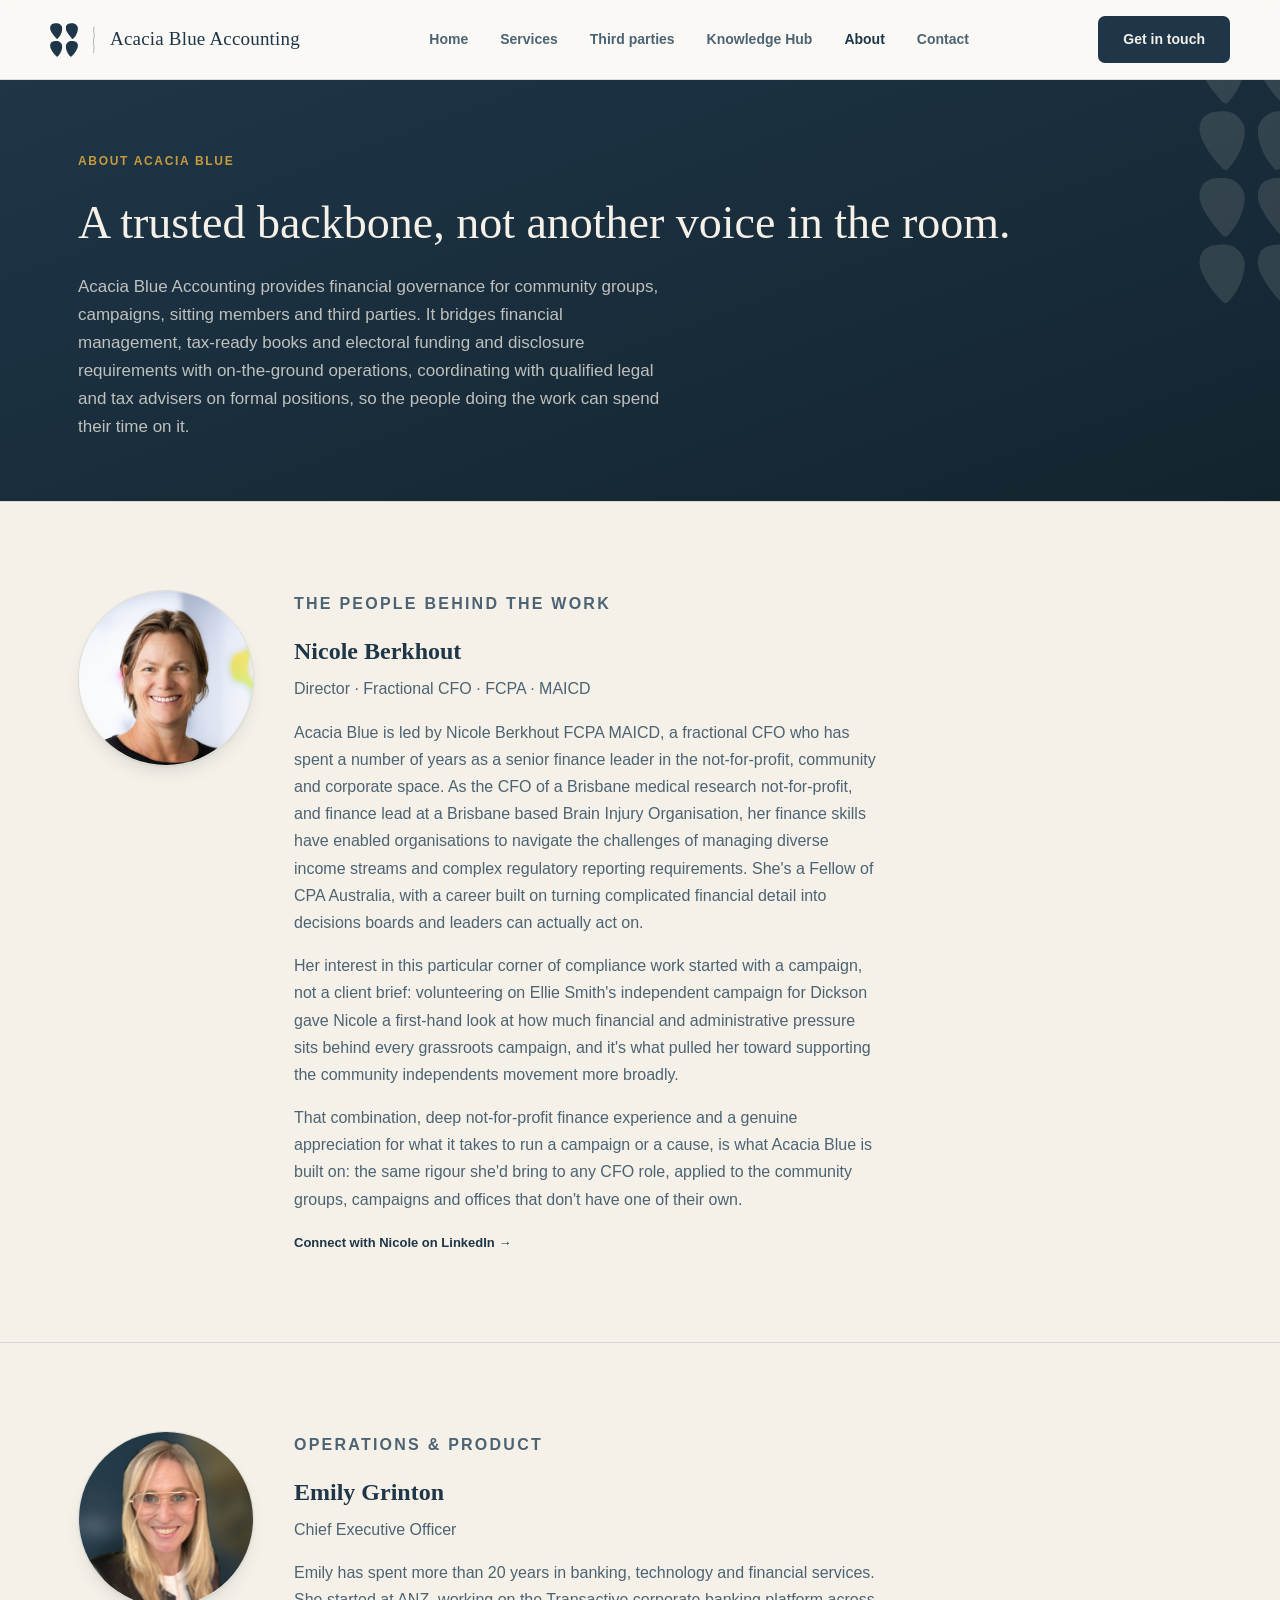
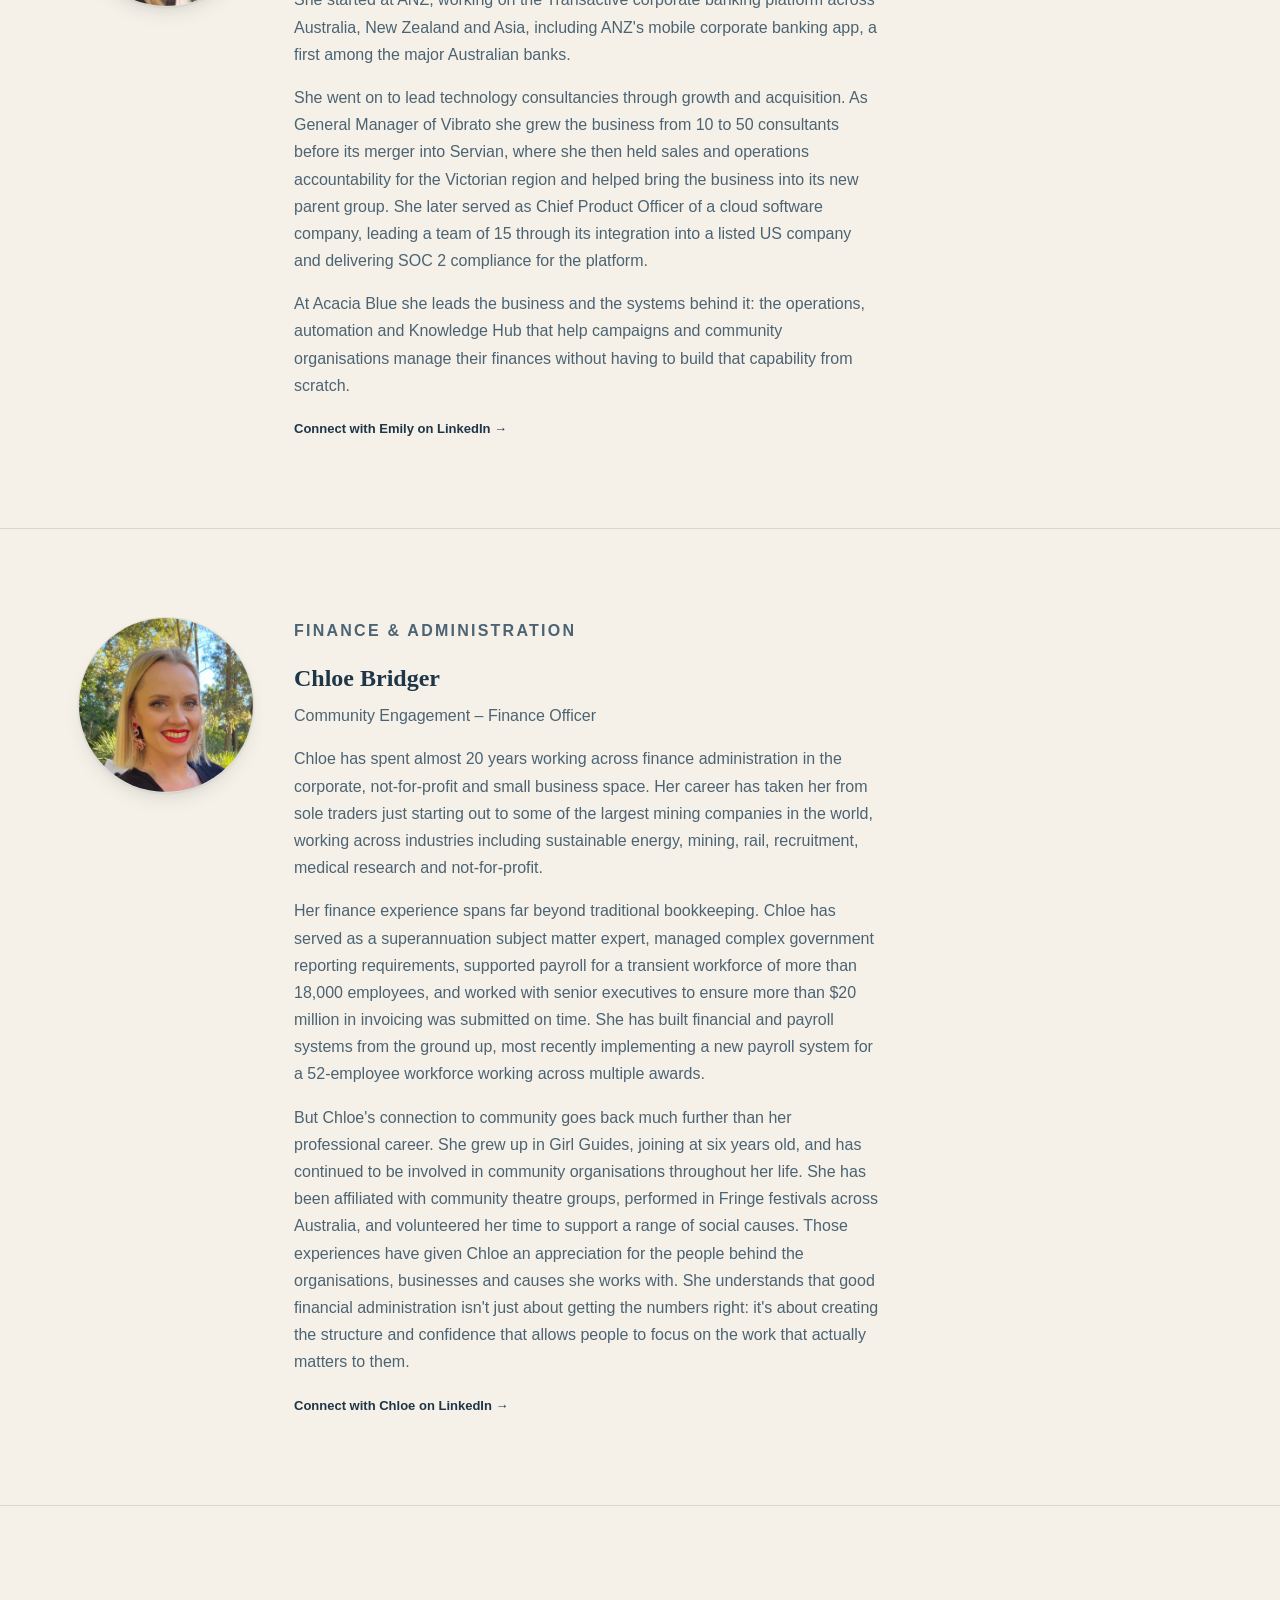
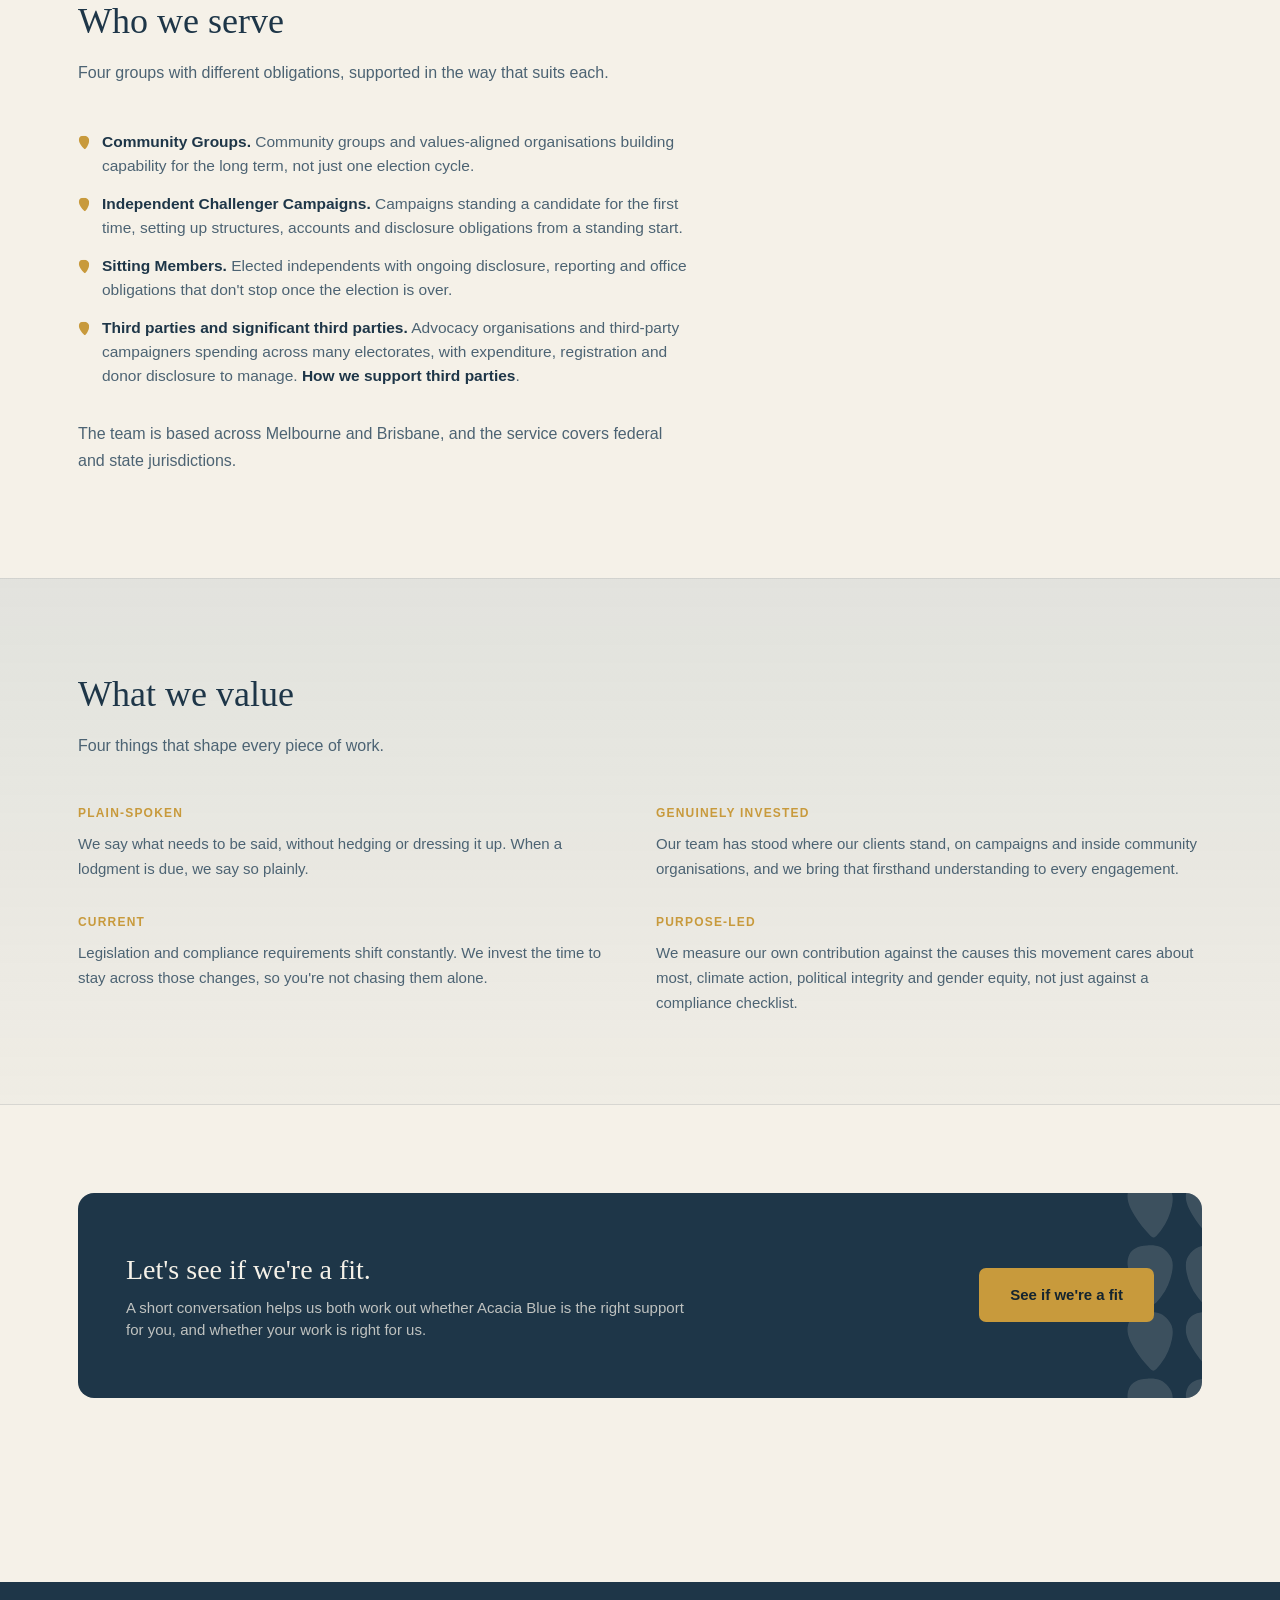
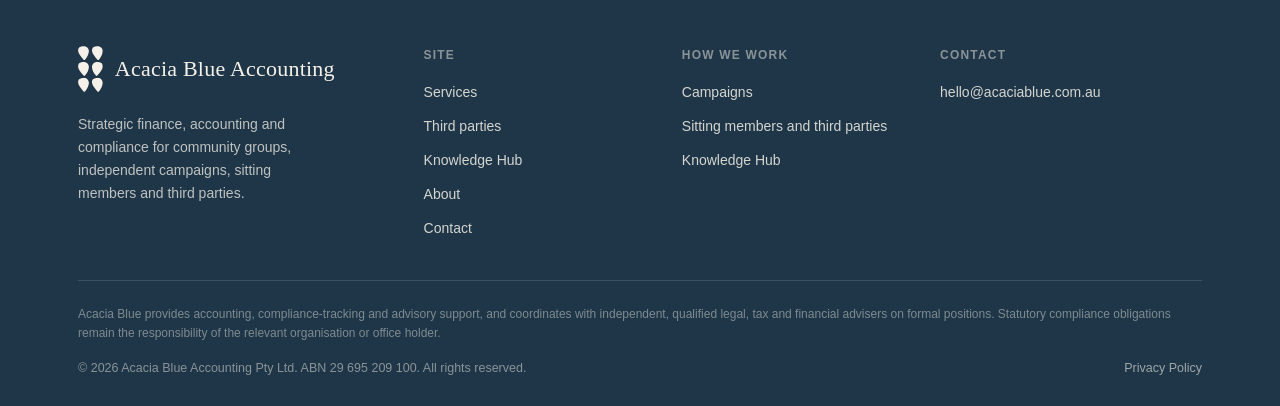
==== about.html @ 7ba52c96 "Add Emily Grinton bio and photo to the About page Drafted from her LinkedIn experience, keeping to t" ====
<!DOCTYPE html>
<html lang="en">
<head>
<meta charset="UTF-8">
<meta name="viewport" content="width=device-width, initial-scale=1.0">
<title>About &middot; Acacia Blue Accounting</title>
<meta name="description" content="Acacia Blue's mission, positioning and approach: strategic finance, accounting and compliance for community groups, campaigns, sitting members and third parties.">
<link rel="icon" type="image/svg+xml" href="assets/img/favicon.svg">
<link rel="icon" type="image/png" href="assets/img/favicon-32.png">
<link rel="apple-touch-icon" href="assets/img/apple-touch-icon.png">
<link rel="stylesheet" href="assets/css/style.css">
</head>
<body>

<svg width="0" height="0" style="position:absolute" aria-hidden="true">
  <defs>
    <symbol id="petal" viewBox="-6 -6 112 142">
      <path d="M42.780,-5.831 c-22.772 1.040 -37.005 8.485 -43.300 22.717 -8.485 19.159 -4.379 38.975 13.959 68.042 10.674 16.915 21.458 30.600 35.034 44.559 10.182 10.510 12.481 9.580 28.903 -12.317 12.590 -16.696 21.568 -36.950 25.509 -57.696 4.106 -21.349 1.642 -33.392 -9.580 -46.803 -12.645 -15.108 -24.962 -19.652 -50.525 -18.502Z"/>
    </symbol>
    <symbol id="petal-b" viewBox="-6 -6 112 142">
      <path d="M42.780,-5.831 c-22.772 1.040 -37.005 8.485 -43.300 22.717 -8.485 19.159 -4.379 38.975 13.959 68.042 10.674 16.915 21.458 30.600 35.034 44.559 10.182 10.510 12.481 9.580 28.903 -12.317 12.590 -16.696 21.568 -36.950 25.509 -57.696 4.106 -21.349 1.642 -33.392 -9.580 -46.803 -12.645 -15.108 -24.962 -19.652 -50.525 -18.502Z"/>
    </symbol>
    <symbol id="petal-c" viewBox="-6 -6 112 142">
      <path d="M42.780,-5.831 c-22.772 1.040 -37.005 8.485 -43.300 22.717 -8.485 19.159 -4.379 38.975 13.959 68.042 10.674 16.915 21.458 30.600 35.034 44.559 10.182 10.510 12.481 9.580 28.903 -12.317 12.590 -16.696 21.568 -36.950 25.509 -57.696 4.106 -21.349 1.642 -33.392 -9.580 -46.803 -12.645 -15.108 -24.962 -19.652 -50.525 -18.502Z"/>
    </symbol>
    <symbol id="petal-c2" viewBox="-6 -6 112 142">
      <path d="M42.780,-5.831 c-22.772 1.040 -37.005 8.485 -43.300 22.717 -8.485 19.159 -4.379 38.975 13.959 68.042 10.674 16.915 21.458 30.600 35.034 44.559 10.182 10.510 12.481 9.580 28.903 -12.317 12.590 -16.696 21.568 -36.950 25.509 -57.696 4.106 -21.349 1.642 -33.392 -9.580 -46.803 -12.645 -15.108 -24.962 -19.652 -50.525 -18.502Z"/>
    </symbol>
    <symbol id="petal-flat" viewBox="-6 -6 112 142">
      <path d="M42.780,-5.831 c-22.772 1.040 -37.005 8.485 -43.300 22.717 -8.485 19.159 -4.379 38.975 13.959 68.042 10.674 16.915 21.458 30.600 35.034 44.559 10.182 10.510 12.481 9.580 28.903 -12.317 12.590 -16.696 21.568 -36.950 25.509 -57.696 4.106 -21.349 1.642 -33.392 -9.580 -46.803 -12.645 -15.108 -24.962 -19.652 -50.525 -18.502Z"/>
    </symbol>
    <symbol id="petal-b-flat" viewBox="-6 -6 112 142">
      <path d="M42.780,-5.831 c-22.772 1.040 -37.005 8.485 -43.300 22.717 -8.485 19.159 -4.379 38.975 13.959 68.042 10.674 16.915 21.458 30.600 35.034 44.559 10.182 10.510 12.481 9.580 28.903 -12.317 12.590 -16.696 21.568 -36.950 25.509 -57.696 4.106 -21.349 1.642 -33.392 -9.580 -46.803 -12.645 -15.108 -24.962 -19.652 -50.525 -18.502Z"/>
    </symbol>
    <symbol id="petal-c-flat" viewBox="-6 -6 112 142">
      <path d="M42.780,-5.831 c-22.772 1.040 -37.005 8.485 -43.300 22.717 -8.485 19.159 -4.379 38.975 13.959 68.042 10.674 16.915 21.458 30.600 35.034 44.559 10.182 10.510 12.481 9.580 28.903 -12.317 12.590 -16.696 21.568 -36.950 25.509 -57.696 4.106 -21.349 1.642 -33.392 -9.580 -46.803 -12.645 -15.108 -24.962 -19.652 -50.525 -18.502Z"/>
    </symbol>
    <symbol id="petal-c2-flat" viewBox="-6 -6 112 142">
      <path d="M42.780,-5.831 c-22.772 1.040 -37.005 8.485 -43.300 22.717 -8.485 19.159 -4.379 38.975 13.959 68.042 10.674 16.915 21.458 30.600 35.034 44.559 10.182 10.510 12.481 9.580 28.903 -12.317 12.590 -16.696 21.568 -36.950 25.509 -57.696 4.106 -21.349 1.642 -33.392 -9.580 -46.803 -12.645 -15.108 -24.962 -19.652 -50.525 -18.502Z"/>
    </symbol>
    <symbol id="divider-organic" viewBox="0 0 14 56">
      <path d="M7,2 C4.5,10 9.5,17 6.5,26 C4,34 9,41 6.5,49 C5.3,52.5 7,54 7,54" fill="none" stroke="currentColor" stroke-width="1.6" stroke-linecap="round"/>
    </symbol>
  </defs>
</svg>

<header class="site-header">
  <div class="container nav-row">
    <a class="brand-lockup" href="index.html">
      <svg class="mark mark-compact" viewBox="0 0 226 274" fill="currentColor" aria-hidden="true">
        <use href="#petal" width="100" height="130" x="0" y="0"/><use href="#petal-b" width="100" height="130" x="126" y="0"/>
        <use href="#petal-c" width="100" height="130" x="0" y="144"/><use href="#petal" width="100" height="130" x="126" y="144" transform="translate(352,0) scale(-1,1)"/>
      </svg>
      <svg class="divider" viewBox="0 0 14 56" preserveAspectRatio="none"><use href="#divider-organic"/></svg>
      <span class="word">Acacia Blue Accounting</span>
    </a>
    <nav class="nav-links" id="nav-links">
      <a href="index.html">Home</a>
      <a href="services.html">Services</a>
      <a href="third-parties.html">Third parties</a>
      <a href="knowledge-hub.html">Knowledge Hub</a>
      <a href="about.html" aria-current="page">About</a>
      <a href="contact.html">Contact</a>
    </nav>
    <div class="nav-actions">
      <a class="btn btn-primary" href="contact.html">Get in touch</a>
      <button class="nav-toggle" aria-label="Toggle menu" aria-expanded="false"><span></span><span></span><span></span></button>
    </div>
  </div>
</header>

<section class="page-hero">
      <svg class="ph-watermark mark" viewBox="0 0 226 562" fill="currentColor" aria-hidden="true">
        <use href="#petal-flat" width="100" height="130" x="0" y="0"/><use href="#petal-b-flat" width="100" height="130" x="126" y="0"/>
        <use href="#petal-c-flat" width="100" height="130" x="0" y="144"/><use href="#petal-flat" width="100" height="130" x="126" y="144" transform="translate(352,0) scale(-1,1)"/>
        <use href="#petal-b-flat" width="100" height="130" x="0" y="288"/><use href="#petal-c2-flat" width="100" height="130" x="126" y="288"/>
        <use href="#petal-flat" width="100" height="130" x="0" y="432"/><use href="#petal-b-flat" width="100" height="130" x="126" y="432"/>
      </svg>
  <div class="container">
    <p class="eyebrow">About Acacia Blue</p>
    <h1 class="serif">A trusted backbone, not another voice in the room.</h1>
    <p class="dek">Acacia Blue Accounting provides financial governance for community groups, campaigns, sitting members and third parties. It bridges financial management, tax-ready books and electoral funding and disclosure requirements with on-the-ground operations, coordinating with qualified legal and tax advisers on formal positions, so the people doing the work can spend their time on it.</p>
  </div>
</section>

<section class="section section-border-top">
  <div class="container">
    <div class="profile-row">
      <img class="profile-photo" src="assets/img/nicole-berkhout.jpg" alt="Nicole Berkhout">
      <div class="profile-info">
        <p class="eyebrow">The people behind the work</p>
        <h2 class="serif">Nicole Berkhout</h2>
        <p class="profile-title">Director &middot; Fractional CFO &middot; FCPA &middot; MAICD</p>
        <p>Acacia Blue is led by Nicole Berkhout FCPA MAICD, a fractional CFO who has spent a number of years as a senior finance leader in the not-for-profit, community and corporate space. As the CFO of a Brisbane medical research not-for-profit, and finance lead at a Brisbane based Brain Injury Organisation, her finance skills have enabled organisations to navigate the challenges of managing diverse income streams and complex regulatory reporting requirements. She's a Fellow of CPA Australia, with a career built on turning complicated financial detail into decisions boards and leaders can actually act on.</p>
        <p>Her interest in this particular corner of compliance work started with a campaign, not a client brief: volunteering on Ellie Smith's independent campaign for Dickson gave Nicole a first-hand look at how much financial and administrative pressure sits behind every grassroots campaign, and it's what pulled her toward supporting the community independents movement more broadly.</p>
        <p>That combination, deep not-for-profit finance experience and a genuine appreciation for what it takes to run a campaign or a cause, is what Acacia Blue is built on: the same rigour she'd bring to any CFO role, applied to the community groups, campaigns and offices that don't have one of their own.</p>
        <a class="case-link" href="https://www.linkedin.com/in/nicole-berkhout-36295417a/" target="_blank" rel="noopener">Connect with Nicole on LinkedIn &rarr;</a>
      </div>
    </div>
  </div>
</section>

<section class="section section-border-top">
  <div class="container">
    <div class="profile-row">
      <img class="profile-photo" src="assets/img/emily-grinton.jpg" alt="Emily Grinton">
      <div class="profile-info">
        <p class="eyebrow">Operations &amp; product</p>
        <h2 class="serif">Emily Grinton</h2>
        <p class="profile-title">Chief Executive Officer</p>
        <p>Emily has spent more than 20 years in banking, technology and financial services. She started at ANZ, working on the Transactive corporate banking platform across Australia, New Zealand and Asia, including ANZ's mobile corporate banking app, a first among the major Australian banks.</p>
        <p>She went on to lead technology consultancies through growth and acquisition. As General Manager of Vibrato she grew the business from 10 to 50 consultants before its merger into Servian, where she then held sales and operations accountability for the Victorian region and helped bring the business into its new parent group. She later served as Chief Product Officer of a cloud software company, leading a team of 15 through its integration into a listed US company and delivering SOC 2 compliance for the platform.</p>
        <p>At Acacia Blue she leads the business and the systems behind it: the operations, automation and Knowledge Hub that help campaigns and community organisations manage their finances without having to build that capability from scratch.</p>
        <a class="case-link" href="https://www.linkedin.com/in/emilygrinton/" target="_blank" rel="noopener">Connect with Emily on LinkedIn &rarr;</a>
      </div>
    </div>
  </div>
</section>


<section class="section section-border-top">
  <div class="container">
    <div class="profile-row">
      <img class="profile-photo" src="assets/img/chloe-bridger.jpg" alt="Chloe Bridger">
      <div class="profile-info">
        <p class="eyebrow">Finance &amp; administration</p>
        <h2 class="serif">Chloe Bridger</h2>
        <p class="profile-title">Community Engagement &ndash; Finance Officer</p>
        <p>Chloe has spent almost 20 years working across finance administration in the corporate, not-for-profit and small business space. Her career has taken her from sole traders just starting out to some of the largest mining companies in the world, working across industries including sustainable energy, mining, rail, recruitment, medical research and not-for-profit.</p>
        <p>Her finance experience spans far beyond traditional bookkeeping. Chloe has served as a superannuation subject matter expert, managed complex government reporting requirements, supported payroll for a transient workforce of more than 18,000 employees, and worked with senior executives to ensure more than $20 million in invoicing was submitted on time. She has built financial and payroll systems from the ground up, most recently implementing a new payroll system for a 52-employee workforce working across multiple awards.</p>
        <p>But Chloe's connection to community goes back much further than her professional career. She grew up in Girl Guides, joining at six years old, and has continued to be involved in community organisations throughout her life. She has been affiliated with community theatre groups, performed in Fringe festivals across Australia, and volunteered her time to support a range of social causes. Those experiences have given Chloe an appreciation for the people behind the organisations, businesses and causes she works with. She understands that good financial administration isn't just about getting the numbers right: it's about creating the structure and confidence that allows people to focus on the work that actually matters to them.</p>
        <a class="case-link" href="https://www.linkedin.com/in/chloe-bridger-239b80133/" target="_blank" rel="noopener">Connect with Chloe on LinkedIn &rarr;</a>
      </div>
    </div>
  </div>
</section>


<section class="section section-border-top">
  <div class="container">
    <div class="sec-head">
      <h2 class="serif">Who we serve</h2>
      <p>Four groups with different obligations, supported in the way that suits each.</p>
    </div>
    <ul class="leaf-list" style="max-width:70ch; margin-bottom:32px;">
      <li><svg viewBox="-6 -6 112 142" fill="currentColor" aria-hidden="true"><use href="#petal" width="100" height="130"/></svg><span><strong>Community Groups.</strong> Community groups and values-aligned organisations building capability for the long term, not just one election cycle.</span></li>
      <li><svg viewBox="-6 -6 112 142" fill="currentColor" aria-hidden="true"><use href="#petal" width="100" height="130"/></svg><span><strong>Independent Challenger Campaigns.</strong> Campaigns standing a candidate for the first time, setting up structures, accounts and disclosure obligations from a standing start.</span></li>
      <li><svg viewBox="-6 -6 112 142" fill="currentColor" aria-hidden="true"><use href="#petal" width="100" height="130"/></svg><span><strong>Sitting Members.</strong> Elected independents with ongoing disclosure, reporting and office obligations that don't stop once the election is over.</span></li>
      <li><svg viewBox="-6 -6 112 142" fill="currentColor" aria-hidden="true"><use href="#petal" width="100" height="130"/></svg><span><strong>Third parties and significant third parties.</strong> Advocacy organisations and third-party campaigners spending across many electorates, with expenditure, registration and donor disclosure to manage. <a href="third-parties.html">How we support third parties</a>.</span></li>
    </ul>
    <p style="max-width:66ch; font-size:16px; line-height:1.7; color:var(--ink-soft);">The team is based across Melbourne and Brisbane, and the service covers federal and state jurisdictions.</p>
  </div>
</section>

<section class="section section-border-top section-slate">
  <div class="container">
    <div class="sec-head">
      <h2 class="serif">What we value</h2>
      <p>Four things that shape every piece of work.</p>
    </div>
    <div class="found-grid">
      <div class="fg-item">
        <h4>Plain-spoken</h4>
        <p>We say what needs to be said, without hedging or dressing it up. When a lodgment is due, we say so plainly.</p>
      </div>
      <div class="fg-item">
        <h4>Genuinely invested</h4>
        <p>Our team has stood where our clients stand, on campaigns and inside community organisations, and we bring that firsthand understanding to every engagement.</p>
      </div>
      <div class="fg-item">
        <h4>Current</h4>
        <p>Legislation and compliance requirements shift constantly. We invest the time to stay across those changes, so you're not chasing them alone.</p>
      </div>
      <div class="fg-item">
        <h4>Purpose-led</h4>
        <p>We measure our own contribution against the causes this movement cares about most, climate action, political integrity and gender equity, not just against a compliance checklist.</p>
      </div>
    </div>
  </div>
</section>

<section class="section section-border-top">
  <div class="container">
    <div class="cta-band">
      <svg class="cb-watermark mark" viewBox="0 0 226 562" fill="currentColor" aria-hidden="true">
        <use href="#petal-flat" width="100" height="130" x="0" y="0"/><use href="#petal-b-flat" width="100" height="130" x="126" y="0"/>
        <use href="#petal-c-flat" width="100" height="130" x="0" y="144"/><use href="#petal-flat" width="100" height="130" x="126" y="144" transform="translate(352,0) scale(-1,1)"/>
        <use href="#petal-b-flat" width="100" height="130" x="0" y="288"/><use href="#petal-c2-flat" width="100" height="130" x="126" y="288"/>
        <use href="#petal-flat" width="100" height="130" x="0" y="432"/><use href="#petal-b-flat" width="100" height="130" x="126" y="432"/>
      </svg>
      <div class="cb-content">
        <div>
          <h3 class="serif">Let's see if we're a fit.</h3>
          <p>A short conversation helps us both work out whether Acacia Blue is the right support for you, and whether your work is right for us.</p>
        </div>
        <a class="btn btn-on-dark btn-lg" href="contact.html">See if we're a fit</a>
      </div>
    </div>
  </div>
</section>

<footer class="site-footer">
  <div class="container">
    <div class="footer-grid">
      <div class="footer-col">
        <a class="brand-lockup footer-mark on-dark" href="index.html">
          <svg class="mark mark-signature" viewBox="0 0 226 418" fill="currentColor" aria-hidden="true">
            <use href="#petal" width="100" height="130" x="0" y="0"/><use href="#petal-b" width="100" height="130" x="126" y="0"/>
            <use href="#petal-c" width="100" height="130" x="0" y="144"/><use href="#petal" width="100" height="130" x="126" y="144" transform="translate(352,0) scale(-1,1)"/>
            <use href="#petal-b" width="100" height="130" x="0" y="288"/><use href="#petal-c2" width="100" height="130" x="126" y="288"/>
          </svg>
          <span class="word">Acacia Blue Accounting</span>
        </a>
        <p>Strategic finance, accounting and compliance for community groups, independent campaigns, sitting members and third parties.</p>
      </div>
      <div class="footer-col">
        <h5>Site</h5>
        <ul>
          <li><a href="services.html">Services</a></li>
          <li><a href="third-parties.html">Third parties</a></li>
          <li><a href="knowledge-hub.html">Knowledge Hub</a></li>
          <li><a href="about.html">About</a></li>
          <li><a href="contact.html">Contact</a></li>
        </ul>
      </div>
      <div class="footer-col">
        <h5>How we work</h5>
        <ul>
          <li><a href="services.html#campaigns">Campaigns</a></li>
          <li><a href="services.html#ongoing">Sitting members and third parties</a></li>
          <li><a href="knowledge-hub.html">Knowledge Hub</a></li>
        </ul>
      </div>
      <div class="footer-col">
        <h5>Contact</h5>
        <ul>
          <li><a href="mailto:hello@acaciablue.com.au">hello@acaciablue.com.au</a></li>
        </ul>
      </div>
    </div>
    <div class="footer-bottom">
      <p class="footer-legal">Acacia Blue provides accounting, compliance-tracking and advisory support, and coordinates with independent, qualified legal, tax and financial advisers on formal positions. Statutory compliance obligations remain the responsibility of the relevant organisation or office holder.</p>
      <div class="footer-bottom-row">
        <span>&copy; 2026 Acacia Blue Accounting Pty Ltd. ABN 29 695 209 100. All rights reserved.</span>
        <a href="privacy-policy.html">Privacy Policy</a>
      </div>
    </div>
  </div>
</footer>

<script src="assets/js/main.js"></script>
</body>
</html>
---- assets/css/style.css ----
/* Acacia Blue - site stylesheet
   Built from the hand-drawn brand guide (assets/brand-guide/acacia-blue-brand-guide-hand-drawn.html).
   Tokens, logo construction and component patterns below are drawn directly from that guide;
   keep this file in sync with it if the brand system changes. */

:root {
  --paper: #f5f1e8;
  --paper-raised: #fbfaf6;
  --navy: #1e3648;
  --navy-deep: #14242f;
  --gold: #c89a3c;
  --slate: #7e97a6;
  --grey: #c6cbce;
  --ink: #1e3648;
  --ink-soft: #4c6373;
  --ink-faint: #7c8d97;
  --line: rgba(30,54,72,0.14);
  --card-line: rgba(30,54,72,0.11);
  --shadow: 0 1px 2px rgba(20,36,47,0.06), 0 10px 24px -14px rgba(20,36,47,0.28);

  --display: "Iowan Old Style", "Palatino Linotype", "Book Antiqua", Palatino, Georgia, serif;
  --body-font: -apple-system, BlinkMacSystemFont, "Segoe UI", Roboto, Helvetica, Arial, sans-serif;
}

* { box-sizing: border-box; }
html { scroll-behavior: smooth; }
body {
  margin: 0;
  background: var(--paper);
  color: var(--ink);
  font-family: var(--body-font);
  -webkit-font-smoothing: antialiased;
  line-height: 1.5;
}
a { color: inherit; }
a:focus-visible, button:focus-visible, input:focus-visible, textarea:focus-visible, select:focus-visible {
  outline: 2px solid var(--gold); outline-offset: 2px;
}
img { max-width: 100%; display: block; }
.serif { font-family: var(--display); }

.container { max-width: 1180px; margin: 0 auto; padding: 0 28px; }
.section { padding: 88px 0; }
.section-tight { padding: 56px 0; }
.section-border-top { border-top: 1px solid var(--line); }

.eyebrow {
  font-size: 12px; letter-spacing: 0.14em; text-transform: uppercase;
  color: var(--gold); font-weight: 700; margin: 0 0 18px;
}

/* ---------- logo mark (six-leaflet, hand-drawn) ---------- */
.mark { width: auto; height: auto; display: block; }
.brand-lockup { display: inline-flex; align-items: center; gap: 12px; text-decoration: none; }
.brand-lockup .divider { width: 8px; height: 28px; color: rgba(30,54,72,0.4); flex: 0 0 auto; }
.brand-lockup .word { font-family: var(--display); font-size: 19px; color: var(--navy); letter-spacing: 0.01em; }
.brand-lockup.on-dark .word { color: var(--paper); }
.brand-lockup.on-dark .divider { color: rgba(245,241,232,0.5); }
.brand-lockup .mark-compact { height: 34px; color: var(--navy); }
.brand-lockup.on-dark .mark-compact { color: var(--paper); }
.brand-lockup.footer-mark .mark-signature { height: 46px; color: var(--paper); }
.brand-lockup.footer-mark .word { font-size: 22px; }

/* ---------- header / nav ---------- */
.site-header {
  position: sticky; top: 0; z-index: 40;
  background: rgba(251,250,246,0.92); backdrop-filter: blur(6px);
  border-bottom: 1px solid var(--line);
}
.nav-row { display: flex; align-items: center; justify-content: space-between; padding: 16px 0; }
.nav-links { display: flex; align-items: center; gap: 32px; }
.nav-links a {
  font-size: 14px; text-decoration: none; color: var(--ink-soft); font-weight: 600;
  transition: color 0.15s ease;
}
.nav-links a:hover, .nav-links a[aria-current="page"] { color: var(--navy); }
.nav-actions { display: flex; align-items: center; gap: 22px; }
.nav-toggle {
  display: none; background: none; border: none; cursor: pointer; padding: 6px;
  flex-direction: column; gap: 4px;
}
.nav-toggle span { width: 22px; height: 2px; background: var(--navy); display: block; }

@media (max-width: 820px) {
  .nav-links { position: absolute; top: 100%; left: 0; right: 0; background: var(--paper-raised);
    flex-direction: column; align-items: flex-start; gap: 0; border-bottom: 1px solid var(--line);
    box-shadow: var(--shadow); display: none; padding: 8px 28px 20px; }
  .nav-links.open { display: flex; }
  .nav-links a { padding: 12px 0; width: 100%; border-bottom: 1px solid var(--line); }
  .nav-actions .btn { display: none; }
  .nav-toggle { display: flex; }
}

/* ---------- buttons ---------- */
.btn {
  font-family: var(--body-font); font-size: 14px; font-weight: 600; padding: 12px 24px;
  border-radius: 7px; border: 1px solid transparent; cursor: pointer; text-decoration: none;
  display: inline-flex; align-items: center; gap: 8px; transition: opacity 0.15s ease, background 0.15s ease;
}
.btn-primary { background: var(--navy); color: var(--paper); }
.btn-primary:hover { opacity: 0.88; }
.btn-secondary { background: transparent; color: var(--navy); border-color: var(--navy); }
.btn-secondary:hover { background: rgba(30,54,72,0.06); }
.btn-on-dark { background: var(--gold); color: var(--navy-deep); }
.btn-on-dark:hover { opacity: 0.9; }
.btn-ghost-on-dark { background: transparent; color: var(--paper); border-color: rgba(245,241,232,0.4); }
.btn-ghost-on-dark:hover { border-color: var(--paper); }
.btn-lg { padding: 15px 30px; font-size: 15px; }

/* ---------- hero (home) ---------- */
.hero {
  position: relative; overflow: hidden; background: var(--navy);
}
.hero .hero-bg {
  position: absolute; inset: 0;
}
.hero .hero-content { position: relative; z-index: 1; padding: 120px 0 96px; max-width: 720px; }
.hero .dek { font-size: 19px; line-height: 1.6; color: rgba(245,241,232,0.82); max-width: 56ch; margin: 0 0 36px; }
.hero h1 {
  font-family: var(--display); font-weight: 400; color: var(--paper);
  font-size: clamp(38px, 6vw, 58px); line-height: 1.06; margin: 0 0 24px; letter-spacing: -0.01em;
}
.hero-actions { display: flex; gap: 14px; flex-wrap: wrap; }
@media (max-width: 820px) {
  .hero .hero-content { padding: 72px 20px 64px; }
  .hero h1 { font-size: 34px; line-height: 1.12; margin-bottom: 20px; }
  .hero .dek { font-size: 17px; margin-bottom: 28px; }
}

/* ---------- page hero (inner pages) ---------- */
.page-hero {
  position: relative; overflow: hidden;
  background: linear-gradient(160deg, var(--navy) 0%, var(--navy-deep) 100%);
  padding: 72px 0 60px;
}
.page-hero .container { position: relative; z-index: 1; }
.page-hero .ph-watermark { position: absolute; right: -24px; top: -36px; height: 260px; opacity: 0.12; color: var(--paper); }
.page-hero h1 { font-family: var(--display); font-weight: 400; font-size: clamp(32px, 5vw, 46px); margin: 0 0 16px; color: var(--paper); }
.page-hero .dek { font-size: 17px; line-height: 1.65; color: rgba(245,241,232,0.75); max-width: 62ch; margin: 0; }
.page-hero .hero-actions { margin-top: 32px; }

/* ---------- attribute chips ---------- */
.attr-row { display: flex; flex-wrap: wrap; gap: 12px; }
.attr-chip {
  font-size: 14px; padding: 10px 18px; border-radius: 100px;
  background: var(--navy); color: var(--paper); font-family: var(--display);
}

/* ---------- pillar cards ---------- */
.section-slate { background: linear-gradient(180deg, rgba(126,151,166,0.16) 0%, rgba(126,151,166,0.05) 100%); }
.pillar-grid { display: grid; grid-template-columns: repeat(3, 1fr); gap: 24px; }
.pillar-card {
  background: var(--paper-raised); border: 1px solid var(--card-line); border-radius: 12px;
  padding: 32px 28px; box-shadow: var(--shadow); display: flex; flex-direction: column; gap: 14px;
}
.pillar-card .pc-mark { height: 30px; color: var(--gold); }
.pillar-card h3 { font-family: var(--display); font-weight: 400; font-size: 22px; margin: 0; }
.pillar-card p { font-size: 14.5px; line-height: 1.65; color: var(--ink-soft); margin: 0; flex: 1; }
.pillar-card .pc-link { font-size: 13.5px; font-weight: 700; color: var(--navy); text-decoration: none; }
.pillar-card .pc-link:hover { text-decoration: underline; }

@media (max-width: 900px) { .pillar-grid { grid-template-columns: 1fr; } }

/* ---------- leaf list ---------- */
.leaf-list { list-style: none; margin: 0; padding: 0; display: flex; flex-direction: column; gap: 14px; }
.leaf-list li { display: flex; align-items: flex-start; gap: 12px; font-size: 15.5px; line-height: 1.55; color: var(--ink-soft); }
.leaf-list li svg { width: 12px; height: 15px; flex-shrink: 0; margin-top: 5px; color: var(--gold); }
.leaf-list li strong { color: var(--ink); }

/* ---------- section heads ---------- */
.sec-head { max-width: 62ch; margin-bottom: 44px; }
.sec-head h2 { font-family: var(--display); font-weight: 400; font-size: clamp(26px, 3.6vw, 36px); margin: 0 0 12px; }
.sec-head p { font-size: 16px; line-height: 1.65; color: var(--ink-soft); margin: 0; }
.sec-head.center { text-align: center; margin-left: auto; margin-right: auto; }

/* ---------- leaf divider ---------- */
.leaf-divider { display: flex; align-items: center; gap: 14px; margin: 0 0 56px; }
.leaf-divider .ld-line { flex: 1; height: 1px; background: var(--line); }
.leaf-divider .ld-leaves { display: flex; gap: 6px; }
.leaf-divider .ld-leaves svg { width: 12px; height: 15px; color: var(--gold); }

/* ---------- two-column feature rows (services page) ---------- */
.feature-row { display: grid; grid-template-columns: 1fr 1fr; gap: 56px; align-items: center; }
.feature-row.reverse { direction: rtl; }
.feature-row.reverse > * { direction: ltr; }
.feature-row .fr-photo { border-radius: 14px; overflow: hidden; box-shadow: var(--shadow); aspect-ratio: 4/3; }
.feature-row .fr-photo img { width: 100%; height: 100%; object-fit: cover; }
.feature-row .fr-eyebrow { font-family: var(--display); font-size: 14px; color: var(--gold); margin: 0 0 8px; }
.feature-row h3 { font-family: var(--display); font-weight: 400; font-size: 28px; margin: 0 0 14px; }
.feature-row > div > p.fr-lede { font-size: 16px; line-height: 1.65; color: var(--ink-soft); margin: 0 0 24px; }

@media (max-width: 900px) {
  .feature-row, .feature-row.reverse { grid-template-columns: 1fr; direction: ltr; }
}

/* ---------- stepper (how it works) ---------- */
.stepper { display: flex; align-items: flex-start; gap: 0; }
.stepper .step { display: flex; flex-direction: column; align-items: center; gap: 12px; flex: 1; text-align: center; padding: 0 12px; }
.stepper .step svg { width: 20px; height: 25px; color: var(--navy); }
.stepper .step .st-num { font-family: var(--display); font-size: 13px; color: var(--gold); }
.stepper .step .st-label { font-size: 15px; font-weight: 600; color: var(--navy); }
.stepper .step .st-desc { font-size: 13.5px; color: var(--ink-faint); line-height: 1.5; }
.stepper .st-line { flex: 0 0 auto; width: 60px; height: 14px; color: var(--slate); margin-top: 4px; }

@media (max-width: 760px) {
  .stepper { flex-direction: column; align-items: stretch; }
  .stepper .st-line { display: none; }
  .stepper .step { text-align: left; flex-direction: row; align-items: flex-start; padding: 14px 0; border-bottom: 1px solid var(--line); }
  .stepper .step > div { text-align: left; }
}

/* ---------- callout ---------- */
.callout {
  background: var(--paper-raised); border: 1px solid var(--card-line); border-left: 3px solid var(--gold);
  border-radius: 8px; padding: 22px 26px; display: flex; gap: 16px; align-items: flex-start;
}
.callout p { margin: 0; font-size: 14.5px; line-height: 1.65; color: var(--ink-soft); }
.callout strong { color: var(--ink); }

/* ---------- quote / mission statement ---------- */
.mission-statement {
  font-family: var(--display); font-weight: 400; font-size: clamp(24px, 3.2vw, 32px);
  line-height: 1.4; color: var(--navy); max-width: 46ch; margin: 0;
}

/* ---------- found grid (values) ---------- */
.found-grid { display: grid; grid-template-columns: repeat(2, 1fr); gap: 32px; }
.found-grid .fg-item h4 { font-size: 12px; letter-spacing: 0.1em; text-transform: uppercase; color: var(--gold); margin: 0 0 10px; }
.found-grid .fg-item p { font-size: 15px; line-height: 1.65; color: var(--ink-soft); margin: 0; }
@media (max-width: 760px) { .found-grid { grid-template-columns: 1fr; } }

/* ---------- CTA band ---------- */
.cta-band {
  position: relative; background: var(--navy); overflow: hidden; border-radius: 16px;
}
.cta-band .cb-watermark { position: absolute; right: -30px; bottom: -40px; height: 260px; opacity: 0.14; color: var(--paper); }
.cta-band .cb-content { position: relative; z-index: 1; padding: 56px 48px; display: flex; align-items: center; justify-content: space-between; gap: 32px; flex-wrap: wrap; }
.cta-band h3 { font-family: var(--display); font-weight: 400; color: var(--paper); font-size: 28px; margin: 0 0 6px; }
.cta-band p { color: rgba(245,241,232,0.75); margin: 0; font-size: 15px; }

/* ---------- footer ---------- */
.site-footer { background: var(--navy); color: rgba(245,241,232,0.75); padding: 64px 0 28px; margin-top: 96px; }
.footer-grid { display: grid; grid-template-columns: 1.4fr 1fr 1fr 1.2fr; gap: 40px; padding-bottom: 40px; border-bottom: 1px solid rgba(245,241,232,0.14); }
.footer-grid p { font-size: 14px; line-height: 1.65; margin: 14px 0 0; max-width: 32ch; }
.footer-col h5 { font-size: 12px; letter-spacing: 0.1em; text-transform: uppercase; color: rgba(245,241,232,0.5); margin: 0 0 16px; }
.footer-col ul { list-style: none; margin: 0; padding: 0; display: flex; flex-direction: column; gap: 10px; }
.footer-col a { color: rgba(245,241,232,0.85); text-decoration: none; font-size: 14px; }
.footer-col a:hover { text-decoration: underline; }
.footer-bottom { display: flex; flex-direction: column; gap: 16px; padding-top: 24px; font-size: 12.5px; color: rgba(245,241,232,0.5); }
.footer-legal { font-size: 12px; line-height: 1.6; color: rgba(245,241,232,0.45); max-width: none; margin: 0; }
.footer-bottom-row { display: flex; justify-content: space-between; align-items: center; flex-wrap: wrap; gap: 12px; }
.footer-bottom-row a { color: rgba(245,241,232,0.6); text-decoration: none; }
.footer-bottom-row a:hover { color: rgba(245,241,232,0.9); text-decoration: underline; }
@media (max-width: 900px) { .footer-grid { grid-template-columns: 1fr 1fr; } }

/* ---------- legal content (privacy policy, etc.) ---------- */
.legal-content { max-width: 760px; }
.legal-content .legal-meta { font-size: 13px; color: var(--ink-faint); margin: 0 0 32px; }
.legal-content h2 { font-family: var(--display); font-weight: 400; font-size: 23px; color: var(--navy); margin: 40px 0 14px; }
.legal-content h2:first-of-type { margin-top: 0; }
.legal-content p { font-size: 15.5px; line-height: 1.7; color: var(--ink-soft); margin: 0 0 16px; }
.legal-content ul { margin: 0 0 16px; padding-left: 22px; }
.legal-content li { font-size: 15.5px; line-height: 1.7; color: var(--ink-soft); margin-bottom: 6px; }
.legal-content strong { color: var(--ink); }
.legal-content a { color: var(--navy); font-weight: 600; }
@media (max-width: 560px) { .footer-grid { grid-template-columns: 1fr; } }

/* ---------- contact page ---------- */
.contact-grid { display: grid; grid-template-columns: 1fr 1.2fr; gap: 56px; }
.contact-info h3 { font-family: var(--display); font-weight: 400; font-size: 22px; margin: 24px 0 8px; }
.contact-info h3:first-child { margin-top: 0; }
.contact-info p, .contact-info a { font-size: 15px; line-height: 1.6; color: var(--ink-soft); }
.contact-info a { text-decoration: none; color: var(--navy); font-weight: 600; }

.form-card { background: var(--paper-raised); border: 1px solid var(--card-line); border-radius: 14px; padding: 36px; box-shadow: var(--shadow); }
.field-row { display: grid; grid-template-columns: 1fr 1fr; gap: 18px; }
.field { display: flex; flex-direction: column; gap: 7px; margin-bottom: 20px; }
.field label { font-size: 12.5px; font-weight: 600; color: var(--navy); }
.field input, .field textarea, .field select {
  font-family: var(--body-font); font-size: 14.5px; padding: 11px 13px; border-radius: 7px;
  border: 1px solid var(--card-line); background: var(--paper); color: var(--ink); width: 100%;
}
.field input:focus, .field textarea:focus, .field select:focus {
  border-color: var(--gold); box-shadow: 0 0 0 3px rgba(200,154,60,0.18); outline: none;
}
.field textarea { resize: vertical; min-height: 120px; font-family: var(--body-font); }
.field .helper { font-size: 11.5px; color: var(--ink-faint); }
.field-checkbox { display: flex; align-items: flex-start; gap: 10px; margin-bottom: 22px; }
.field-checkbox input[type="checkbox"] { width: 17px; height: 17px; margin-top: 2px; flex-shrink: 0; accent-color: var(--navy); }
.field-checkbox label { font-size: 13.5px; color: var(--ink-soft); font-weight: 500; }
.form-status { margin-top: 16px; font-family: var(--body-font); font-size: 14px; line-height: 1.5; }
.form-status:empty { display: none; }
.form-status-success { padding: 14px 16px; border-radius: 8px; background: rgba(200,154,60,0.12); border: 1px solid rgba(200,154,60,0.35); color: var(--navy); font-weight: 600; }
.form-status-error { padding: 14px 16px; border-radius: 8px; background: rgba(163,56,44,0.08); border: 1px solid rgba(163,56,44,0.3); color: #a3382c; }
@media (max-width: 760px) { .contact-grid { grid-template-columns: 1fr; } .field-row { grid-template-columns: 1fr; } }

@media (max-width: 760px) {
  .section { padding: 60px 0; }
  .container { padding: 0 20px; }
}


/* ---------- audience grid (who we work with) ---------- */
.audience-grid { display: grid; grid-template-columns: repeat(4, 1fr); gap: 32px; }
.audience-item h3 { font-family: var(--display); font-weight: 400; font-size: 20px; margin: 0 0 10px; color: var(--navy); }
.audience-item p { font-size: 14.5px; line-height: 1.6; color: var(--ink-soft); margin: 0; }
@media (max-width: 1100px) { .audience-grid { grid-template-columns: repeat(2, 1fr); } }
@media (max-width: 900px) { .audience-grid { grid-template-columns: 1fr; gap: 24px; } }


/* ---------- partner strip ---------- */
.partner-grid { display: flex; align-items: center; justify-content: center; padding: 12px 0; }
.partner-item { flex: 1; padding: 28px 24px; text-align: center; }
.partner-divider { width: 14px; height: 96px; color: var(--slate); flex: 0 0 auto; opacity: 0.55; }
.partner-logo { display: block; height: 60px; width: auto; max-width: 190px; margin: 0 auto 16px; object-fit: contain; }
.partner-name { font-family: var(--display); font-weight: 400; font-size: 20px; color: var(--navy); margin: 0 0 6px; }
.partner-desc { font-size: 13px; color: var(--ink-soft); margin: 0; }
@media (max-width: 760px) {
  .partner-grid { flex-direction: column; padding: 0; }
  .partner-item { width: 100%; }
  .partner-divider { width: 56px; height: 14px; transform: rotate(90deg); margin: 6px auto; }
}


/* ---------- case studies ---------- */
.case-grid { display: grid; grid-template-columns: repeat(3, 1fr); gap: 28px; }
.case-item { background: var(--paper-raised); border: 1px solid var(--card-line); border-radius: 12px; padding: 28px 26px; box-shadow: var(--shadow); }
.case-media {
  width: 100%;
  height: 150px;
  border-radius: 8px;
  overflow: hidden;
  margin: 0 0 18px;
  background: var(--paper-raised);
  border: 1px solid var(--card-line);
  display: flex;
  align-items: center;
  justify-content: center;
}
.case-media img {
  width: 100%;
  height: 100%;
  object-fit: contain;
  padding: 14px;
}
.case-media.media-cover img { object-fit: cover; padding: 0; object-position: left center; }
.case-media.media-dark { background: var(--navy); }
.case-media.media-fill-cyan { background: #3bc6e4; }
.case-tag { font-size: 11.5px; letter-spacing: 0.1em; text-transform: uppercase; color: var(--gold); font-weight: 700; margin: 0 0 8px; }
.case-name { font-size: 18px; font-weight: 400; color: var(--navy); margin: 0 0 10px; line-height: 1.3; }
.case-body { font-size: 14px; line-height: 1.65; color: var(--ink-soft); margin: 0 0 14px; }
.case-link { font-size: 13px; font-weight: 700; color: var(--navy); text-decoration: none; }
.case-link:hover { text-decoration: underline; }
@media (max-width: 900px) { .case-grid { grid-template-columns: 1fr; } }


/* ---------- founder profile ---------- */
.profile-row { display: flex; gap: 40px; align-items: flex-start; }
.profile-photo { width: 176px; height: 176px; border-radius: 50%; object-fit: cover; flex: 0 0 auto; border: 1px solid var(--card-line); box-shadow: var(--shadow); }
.profile-info { max-width: 66ch; }
.profile-info h2 { margin: 4px 0 6px; }
.profile-title { font-size: 14px; color: var(--ink-faint); margin: 0 0 18px; }
.profile-info p { font-size: 16px; line-height: 1.7; color: var(--ink-soft); margin: 0 0 16px; }
.profile-info .case-link { display: inline-block; margin-top: 4px; }
@media (max-width: 760px) {
  .profile-row { flex-direction: column; align-items: center; text-align: center; }
  .profile-info { max-width: 100%; }
}

/* ---------- segment links ---------- */
.audience-link { display: inline-block; margin-top: 12px; font-size: 13.5px; font-weight: 700; color: var(--navy); text-decoration: none; }
.audience-link:hover { text-decoration: underline; }
.segment-links { text-align: center; margin: 48px 0 0; font-size: 15px; color: var(--ink-soft); }
.segment-links a { color: var(--navy); font-weight: 700; text-decoration: none; }
.segment-links a:hover { text-decoration: underline; }
.leaf-list li a { color: var(--navy); font-weight: 700; text-decoration: none; }
.leaf-list li a:hover { text-decoration: underline; }

/* ---------- tiers table (third parties) ---------- */
.table-wrap { overflow-x: auto; border: 1px solid var(--card-line); border-radius: 12px; background: var(--paper-raised); box-shadow: var(--shadow); }
.tiers-table { width: 100%; border-collapse: collapse; font-size: 14.5px; line-height: 1.55; min-width: 640px; }
.tiers-table th, .tiers-table td { text-align: left; vertical-align: top; padding: 16px 20px; border-bottom: 1px solid var(--line); }
.tiers-table th { font-size: 12px; letter-spacing: 0.1em; text-transform: uppercase; color: var(--gold); font-weight: 700; }
.tiers-table td { color: var(--ink-soft); }
.tiers-table td:first-child { color: var(--navy); font-weight: 600; }
.tiers-table tr:last-child td { border-bottom: none; }
.table-note { font-size: 13.5px; line-height: 1.6; color: var(--ink-faint); margin: 20px 0 0; max-width: 70ch; }

/* ---------- tailored retainer (services) ---------- */
.fit-grid { display: grid; grid-template-columns: repeat(2, 1fr); gap: 24px; }
.fit-grid .pillar-card h3 { margin-bottom: 4px; }
.fit-note { font-size: 14.5px; line-height: 1.6; color: var(--ink-faint); margin: 24px 0 0; max-width: 70ch; }
@media (max-width: 760px) { .fit-grid { grid-template-columns: 1fr; } }

/* ---------- brand guide status tokens (info only; used for notices and accent panels) ---------- */
:root { --info: #4F6E80; --info-bg: #E2EAEE; }

/* ---------- notice (brand guide "Notice": flat tint, 8px radius) ---------- */
.notice-panel { background: var(--info-bg); border-radius: 8px; padding: 16px 20px; }
.notice-panel p { margin: 0; font-size: 14.5px; line-height: 1.65; color: var(--ink); }
.notice-panel strong { color: var(--navy); }

/* ---------- accent panel (the Notice at section scale, with the card leaf motif at 13%) ---------- */
.accent-section { padding: 48px 0; }
.accent-panel { position: relative; overflow: hidden; display: flex; align-items: center; justify-content: space-between; gap: 28px; flex-wrap: wrap; background: var(--info-bg); border-radius: 10px; padding: 28px 32px; }
.accent-panel .ap-mark { position: absolute; right: -14px; top: -34px; height: 210px; color: var(--navy); opacity: 0.13; pointer-events: none; }
.accent-panel .ap-body { position: relative; max-width: 64ch; }
.accent-panel .ap-eyebrow { font-size: 12px; letter-spacing: 0.14em; text-transform: uppercase; font-weight: 700; color: var(--info); margin: 0 0 8px; }
.accent-panel h2, .accent-panel h3 { font-family: var(--display); font-weight: 400; font-size: 26px; line-height: 1.2; margin: 0 0 6px; color: var(--navy); }
.accent-panel .ap-text { font-size: 15px; line-height: 1.6; color: var(--ink); margin: 0; }
.accent-panel .ap-link { position: relative; font-size: 13.5px; font-weight: 700; color: var(--navy); text-decoration: underline; text-underline-offset: 3px; white-space: nowrap; margin-right: 72px; }
@media (max-width: 760px) { .accent-panel { padding: 24px; } .accent-panel .ap-link { margin-right: 0; } }

/* ---------- NSW campaign finance landing page ---------- */
.key-facts { list-style: none; display: flex; flex-wrap: wrap; gap: 12px; margin: 28px 0 0; padding: 0; }
.key-fact { display: inline-flex; align-items: baseline; gap: 10px; padding: 9px 18px; border: 1px solid rgba(245,241,232,0.28); border-radius: 100px; background: rgba(245,241,232,0.06); }
.key-fact .kf-label { font-size: 11px; letter-spacing: 0.1em; text-transform: uppercase; color: rgba(245,241,232,0.62); }
.key-fact .kf-value { font-family: var(--display); font-size: 17px; color: var(--paper); }

.inc-grid { display: grid; grid-template-columns: repeat(3, 1fr); gap: 24px; }
.inc-card { background: var(--paper-raised); border: 1px solid var(--card-line); border-radius: 12px; padding: 32px 28px; box-shadow: var(--shadow); }
.inc-card h3 { font-family: var(--display); font-weight: 400; font-size: 24px; margin: 0 0 20px; color: var(--navy); }
.inc-card h3 .inc-num { color: var(--gold); margin-right: 10px; }
.inc-card h4 { font-size: 15px; font-weight: 600; color: var(--navy); margin: 0 0 6px; }
.inc-card p { font-size: 14.5px; line-height: 1.65; color: var(--ink-soft); margin: 0 0 20px; }
.inc-card p:last-child { margin-bottom: 0; }
.tool-chips { display: flex; flex-wrap: wrap; gap: 8px; list-style: none; margin: 0; padding: 0; }
.tool-chips li { font-size: 12.5px; font-weight: 600; color: var(--ink-soft); background: rgba(126,151,166,0.2); border-radius: 100px; padding: 5px 12px; }
@media (max-width: 900px) { .inc-grid { grid-template-columns: 1fr; } }

.train-grid { display: grid; grid-template-columns: repeat(2, 1fr); gap: 24px; }
.train-card { background: var(--paper-raised); border: 1px solid var(--card-line); border-radius: 12px; padding: 32px 30px; box-shadow: var(--shadow); }
.train-card.wide { grid-column: 1 / -1; }
.train-label { font-size: 12px; letter-spacing: 0.14em; text-transform: uppercase; font-weight: 700; color: var(--gold); margin: 0 0 12px; }
.train-card h3 { font-family: var(--display); font-weight: 400; font-size: 26px; margin: 0 0 8px; color: var(--navy); }
.train-card .tc-lede { font-size: 15px; line-height: 1.6; color: var(--ink-soft); margin: 0 0 22px; }
.leaf-list.two-col { display: grid; grid-template-columns: 1fr 1fr; gap: 14px 32px; }
.train-card.dark { background: var(--navy); border-color: transparent; padding: 0; overflow: hidden; }
.train-card.dark .td-main { padding: 32px 30px; }
.train-card.dark h3 { color: var(--paper); }
.train-card.dark .tc-lede { color: rgba(245,241,232,0.75); }
.train-card.dark .leaf-list li { color: rgba(245,241,232,0.88); }
.fund-note { font-size: 12.5px; line-height: 1.6; color: rgba(245,241,232,0.62); margin: 14px 0 0; }
@media (max-width: 900px) {
  .train-grid { grid-template-columns: 1fr; }
  .leaf-list.two-col { grid-template-columns: 1fr; }
}

/* ---------- small fixes ---------- */
.sec-head .eyebrow { font-size: 12px; line-height: 1.4; letter-spacing: 0.14em; color: var(--info); margin: 0 0 14px; }
.cta-band .cb-content > div { flex: 1 1 340px; max-width: 64ch; }
.section > .container > .eyebrow { color: var(--info); }

/* ---------- election panels, form privacy line ---------- */
.election-row { display: grid; grid-template-columns: 1fr 1fr; gap: 24px; margin-top: 4px; }
.election-row .accent-panel { flex-direction: column; align-items: flex-start; justify-content: flex-start; gap: 16px; }
.election-row .accent-panel .ap-link { margin-right: 0; }
@media (max-width: 760px) { .election-row { grid-template-columns: 1fr; } }
.form-privacy { font-size: 12.5px; line-height: 1.6; color: var(--ink-faint); margin: 0 0 18px; }
.form-privacy a { color: var(--navy); font-weight: 600; }
.election-row .accent-panel .ap-mark { height: 150px; right: -22px; top: -20px; }
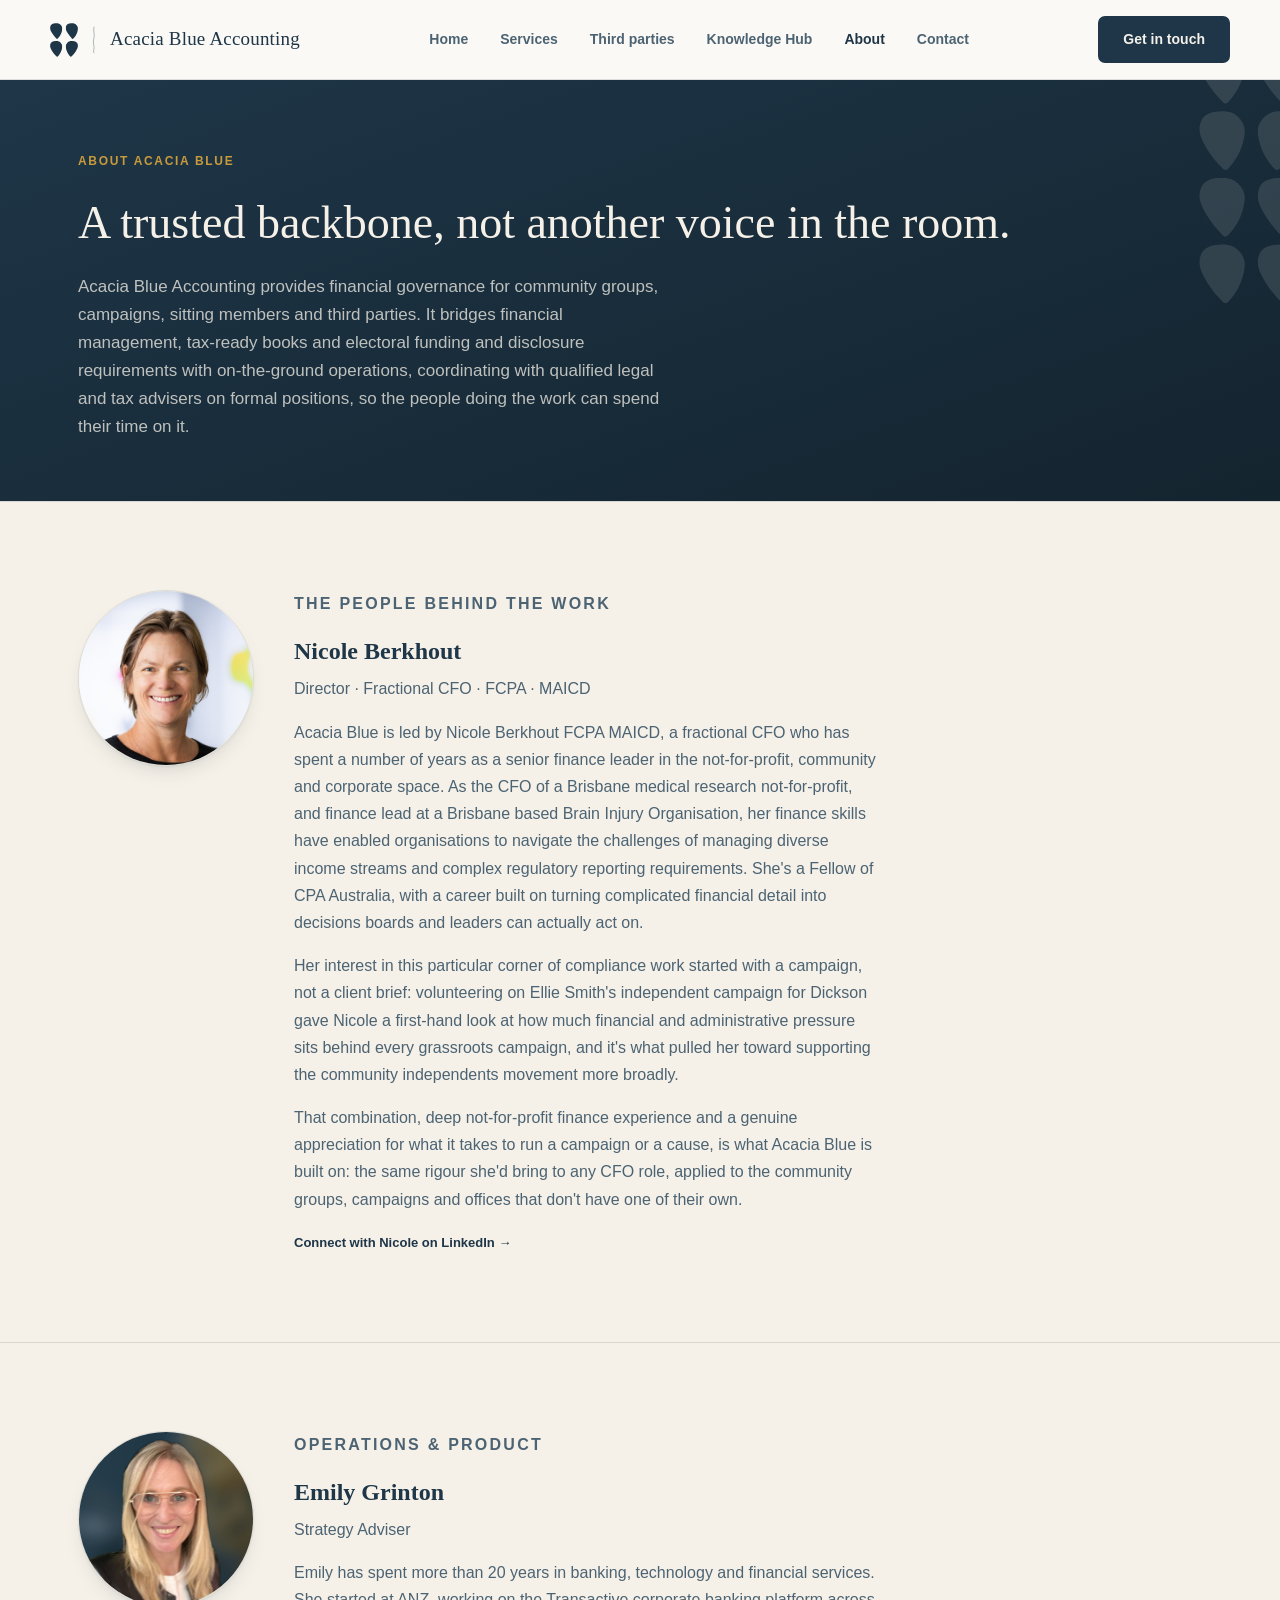
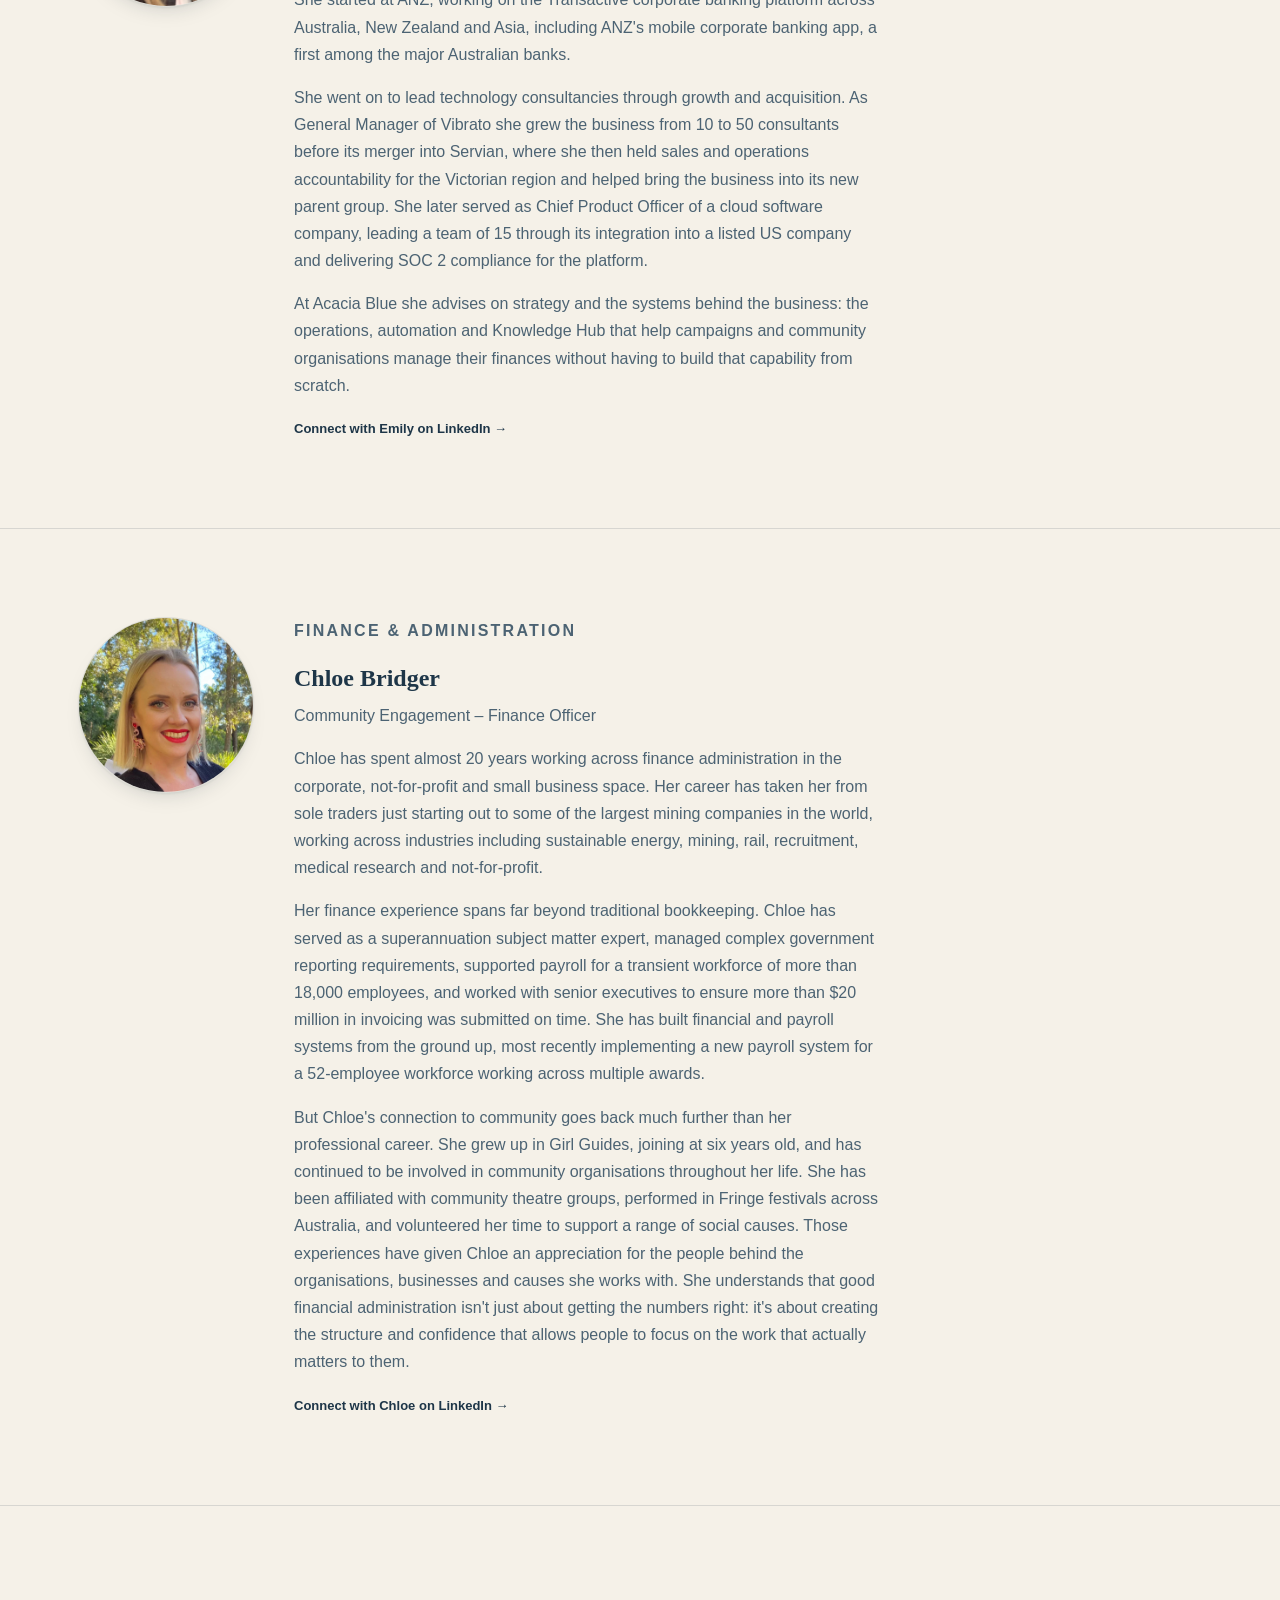
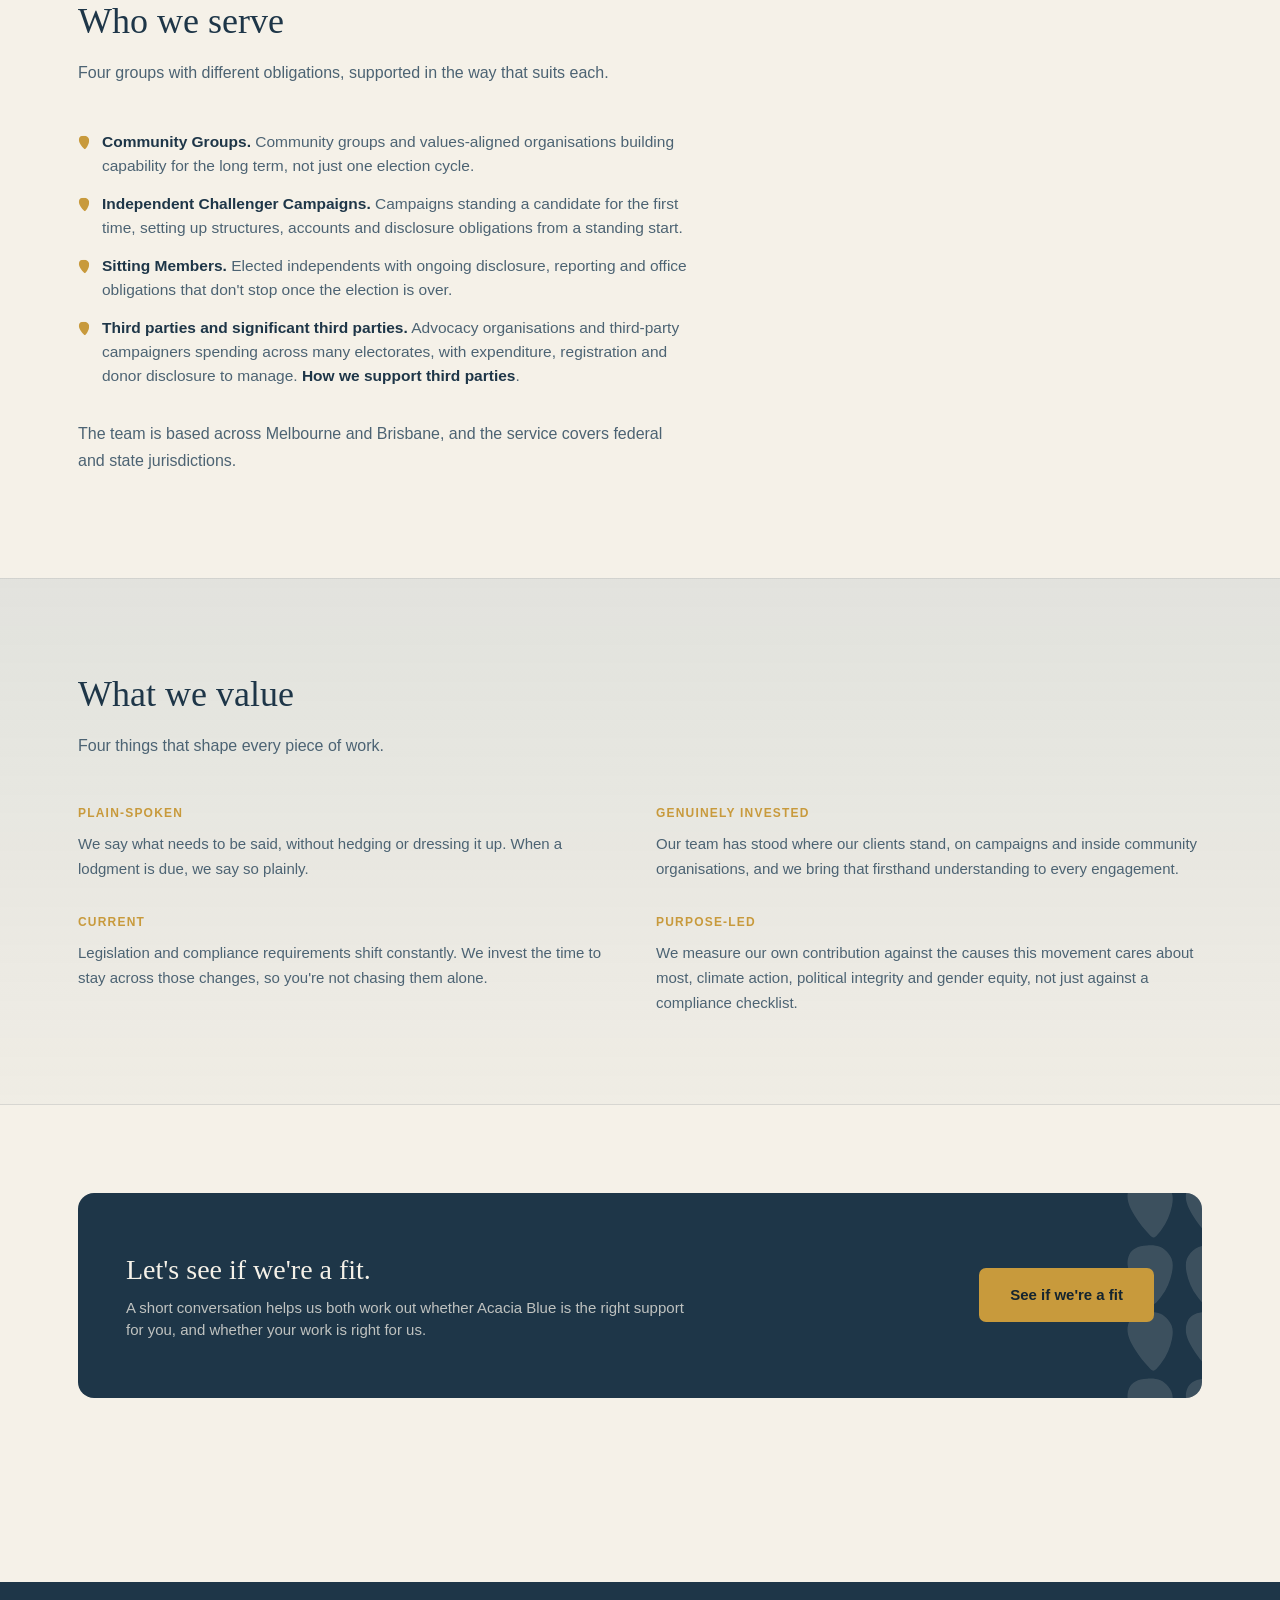
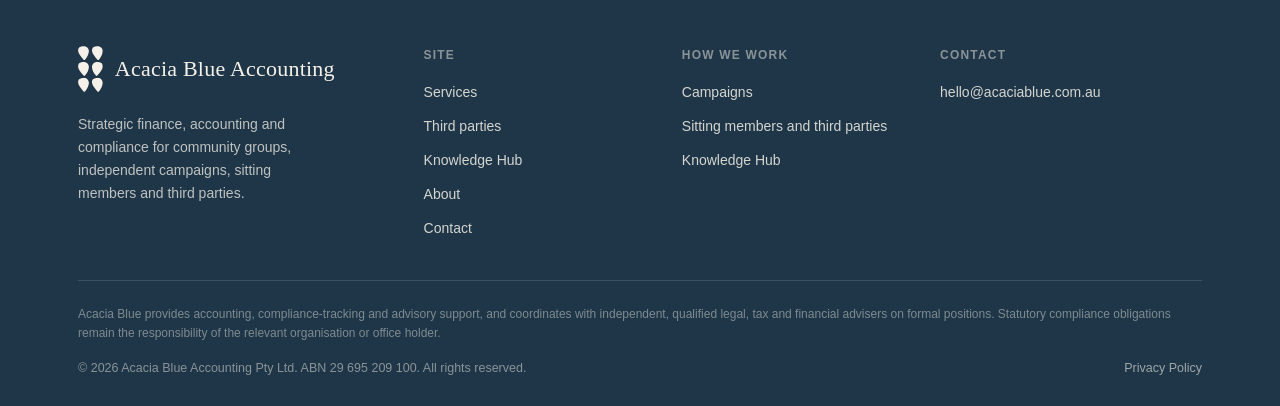
==== commit aa06ca54: "Set Emily's About title to Strategy Adviser Co-Authored-By: Claude Sonnet 5.5 <noreply@anthropic.com" ====
--- a/about.html
+++ b/about.html
@@ -107,10 +107,10 @@
       <div class="profile-info">
         <p class="eyebrow">Operations &amp; product</p>
         <h2 class="serif">Emily Grinton</h2>
-        <p class="profile-title">Chief Executive Officer</p>
+        <p class="profile-title">Strategy Adviser</p>
         <p>Emily has spent more than 20 years in banking, technology and financial services. She started at ANZ, working on the Transactive corporate banking platform across Australia, New Zealand and Asia, including ANZ's mobile corporate banking app, a first among the major Australian banks.</p>
         <p>She went on to lead technology consultancies through growth and acquisition. As General Manager of Vibrato she grew the business from 10 to 50 consultants before its merger into Servian, where she then held sales and operations accountability for the Victorian region and helped bring the business into its new parent group. She later served as Chief Product Officer of a cloud software company, leading a team of 15 through its integration into a listed US company and delivering SOC 2 compliance for the platform.</p>
-        <p>At Acacia Blue she leads the business and the systems behind it: the operations, automation and Knowledge Hub that help campaigns and community organisations manage their finances without having to build that capability from scratch.</p>
+        <p>At Acacia Blue she advises on strategy and the systems behind the business: the operations, automation and Knowledge Hub that help campaigns and community organisations manage their finances without having to build that capability from scratch.</p>
         <a class="case-link" href="https://www.linkedin.com/in/emilygrinton/" target="_blank" rel="noopener">Connect with Emily on LinkedIn &rarr;</a>
       </div>
     </div>
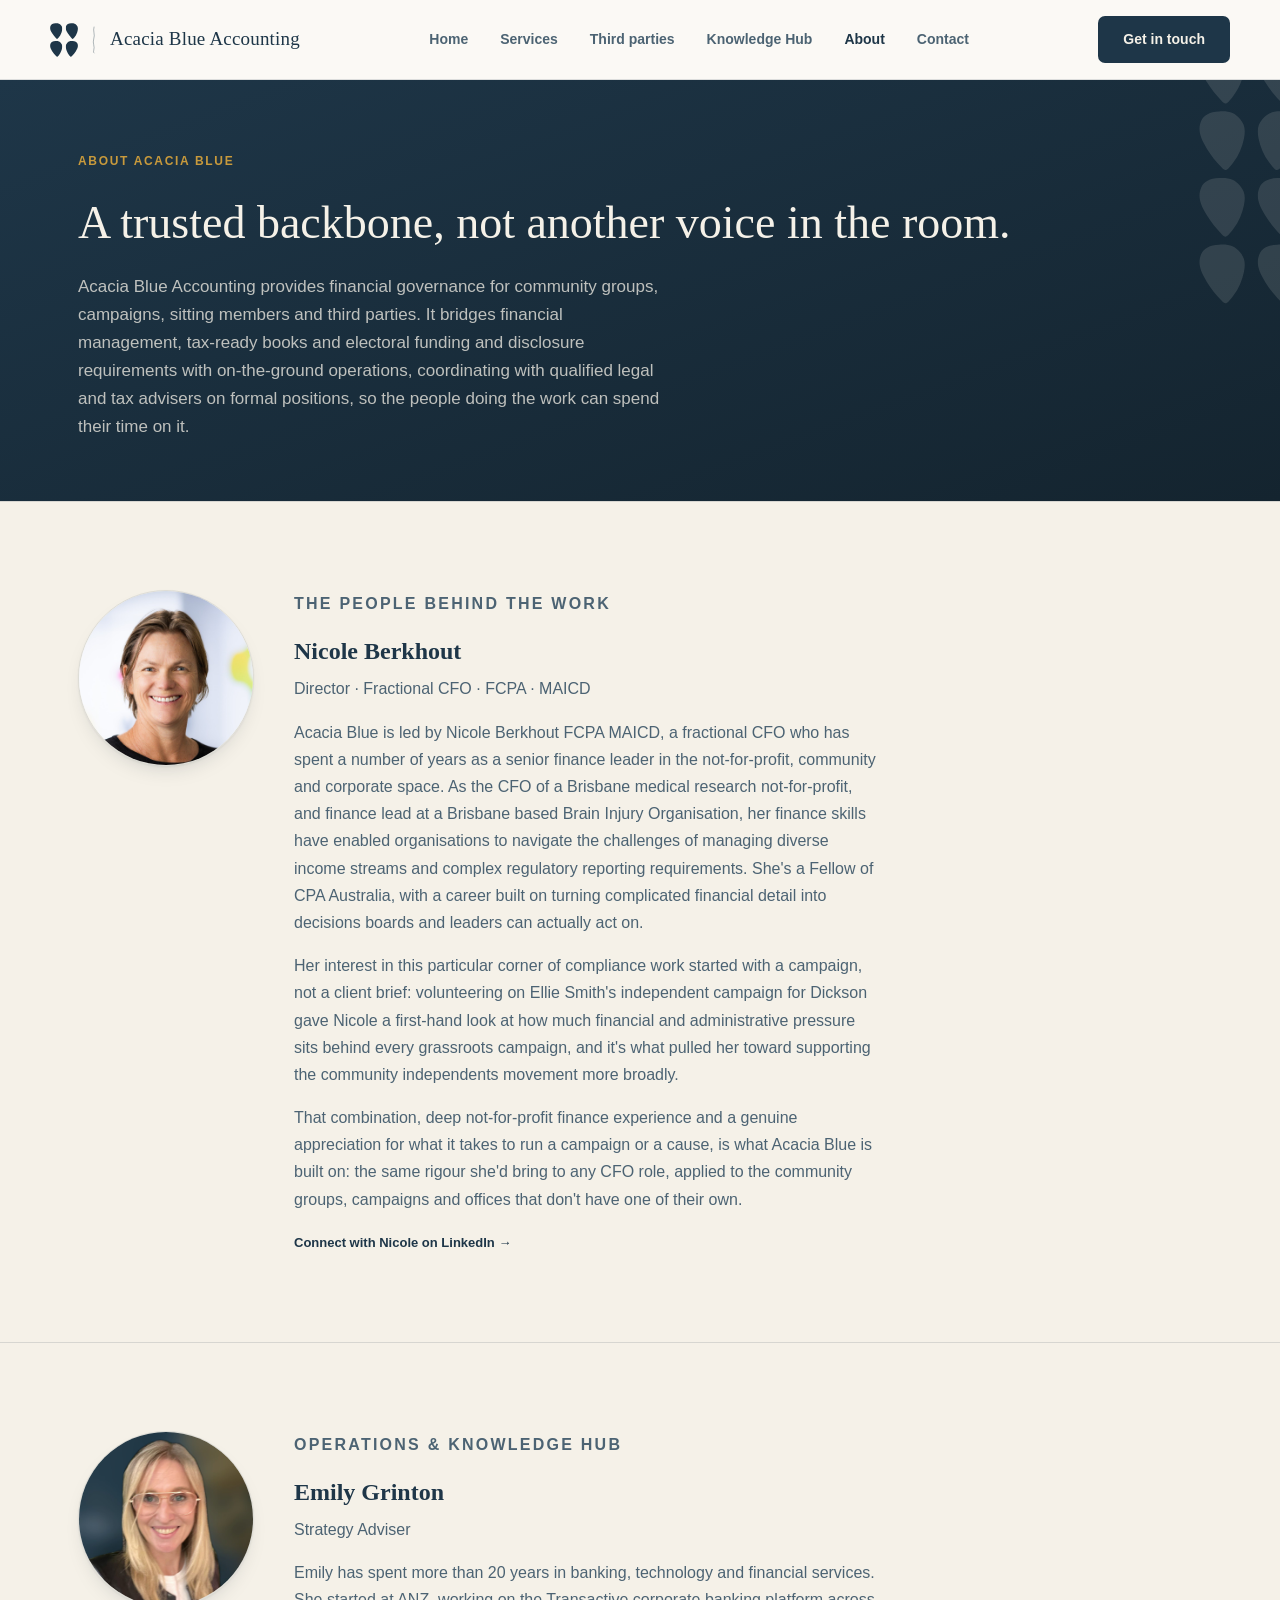
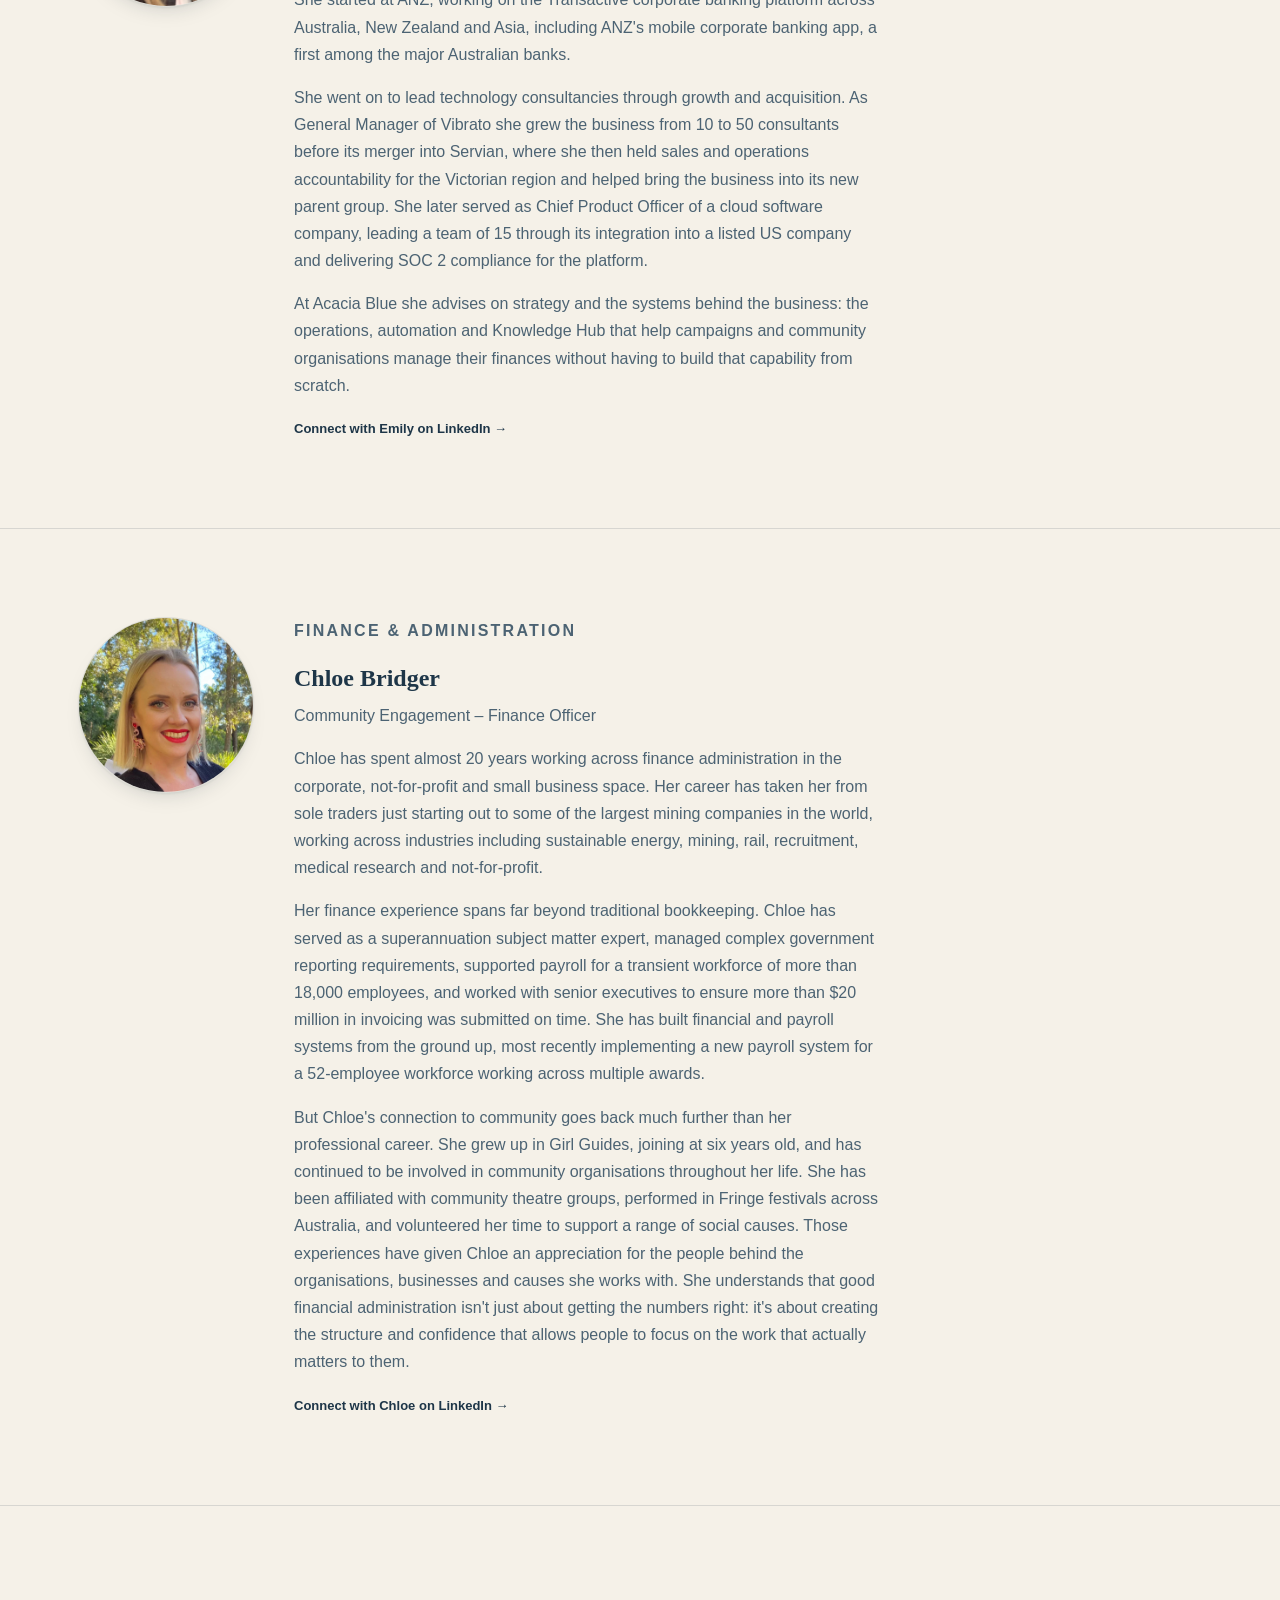
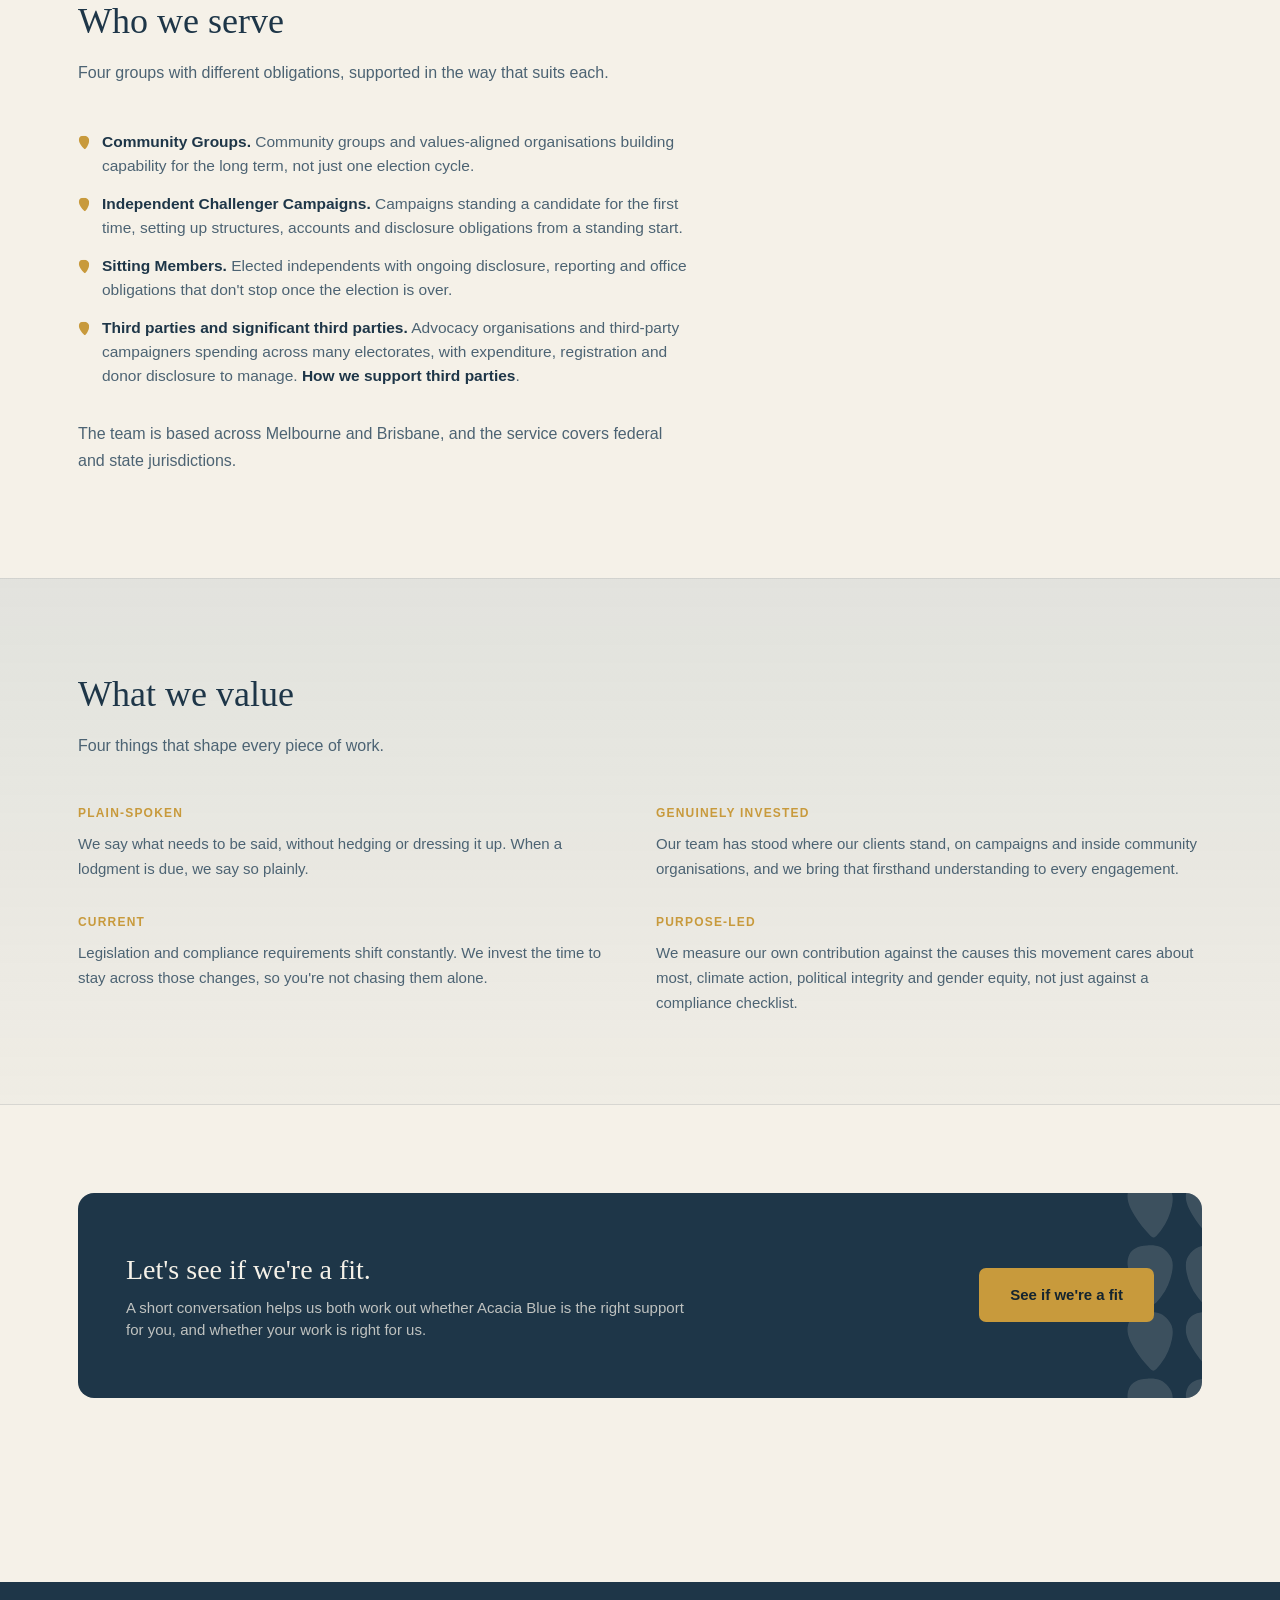
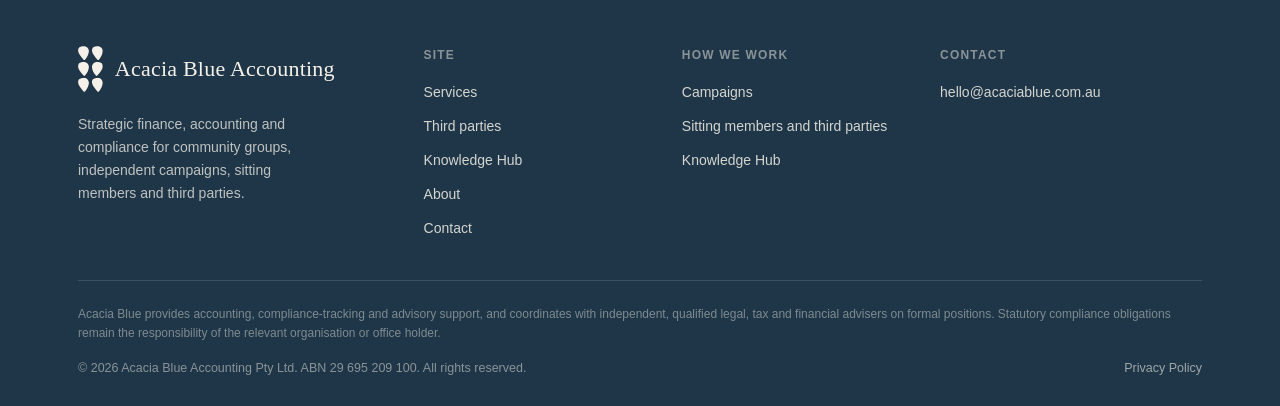
==== commit f4513f3e: "Set Emily's About label to Operations & Knowledge Hub Co-Authored-By: Claude Sonnet 5.5 <noreply@ant" ====
--- a/about.html
+++ b/about.html
@@ -105,7 +105,7 @@
     <div class="profile-row">
       <img class="profile-photo" src="assets/img/emily-grinton.jpg" alt="Emily Grinton">
       <div class="profile-info">
-        <p class="eyebrow">Operations &amp; product</p>
+        <p class="eyebrow">Operations &amp; Knowledge Hub</p>
         <h2 class="serif">Emily Grinton</h2>
         <p class="profile-title">Strategy Adviser</p>
         <p>Emily has spent more than 20 years in banking, technology and financial services. She started at ANZ, working on the Transactive corporate banking platform across Australia, New Zealand and Asia, including ANZ's mobile corporate banking app, a first among the major Australian banks.</p>
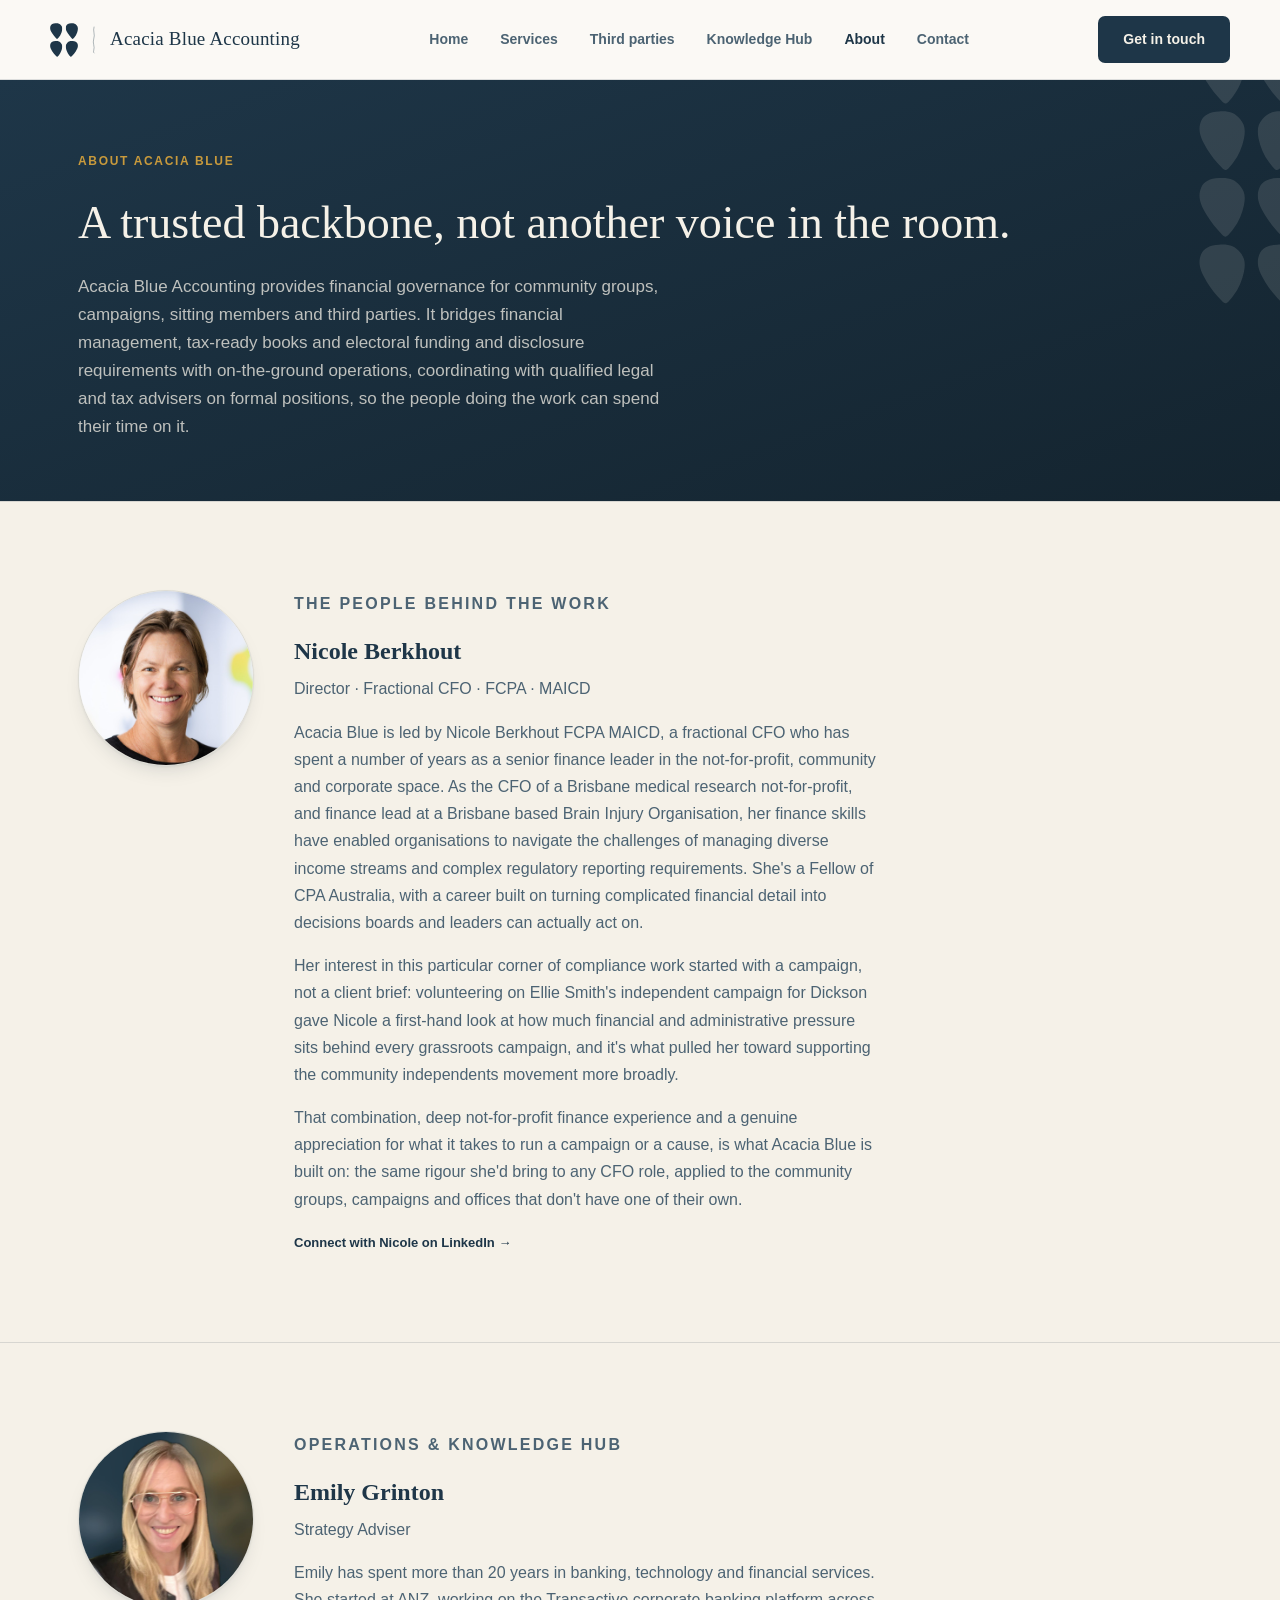
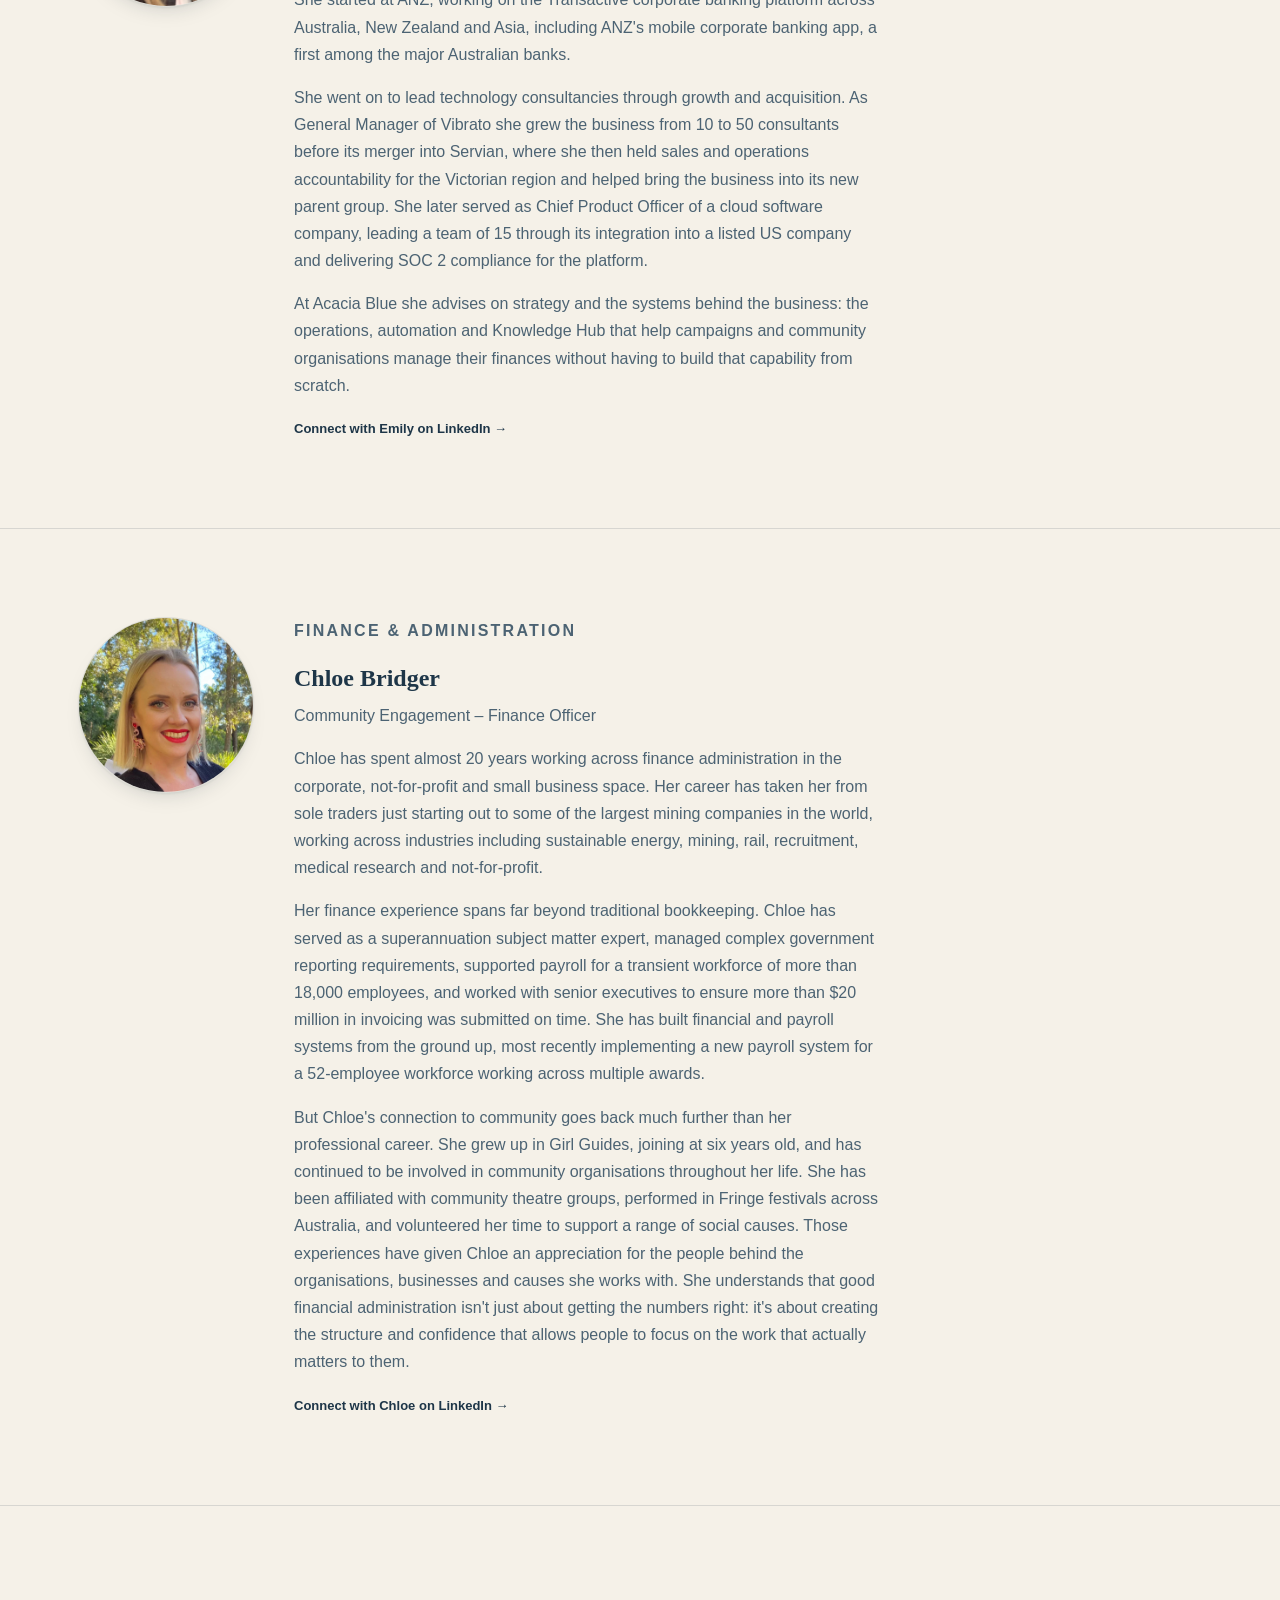
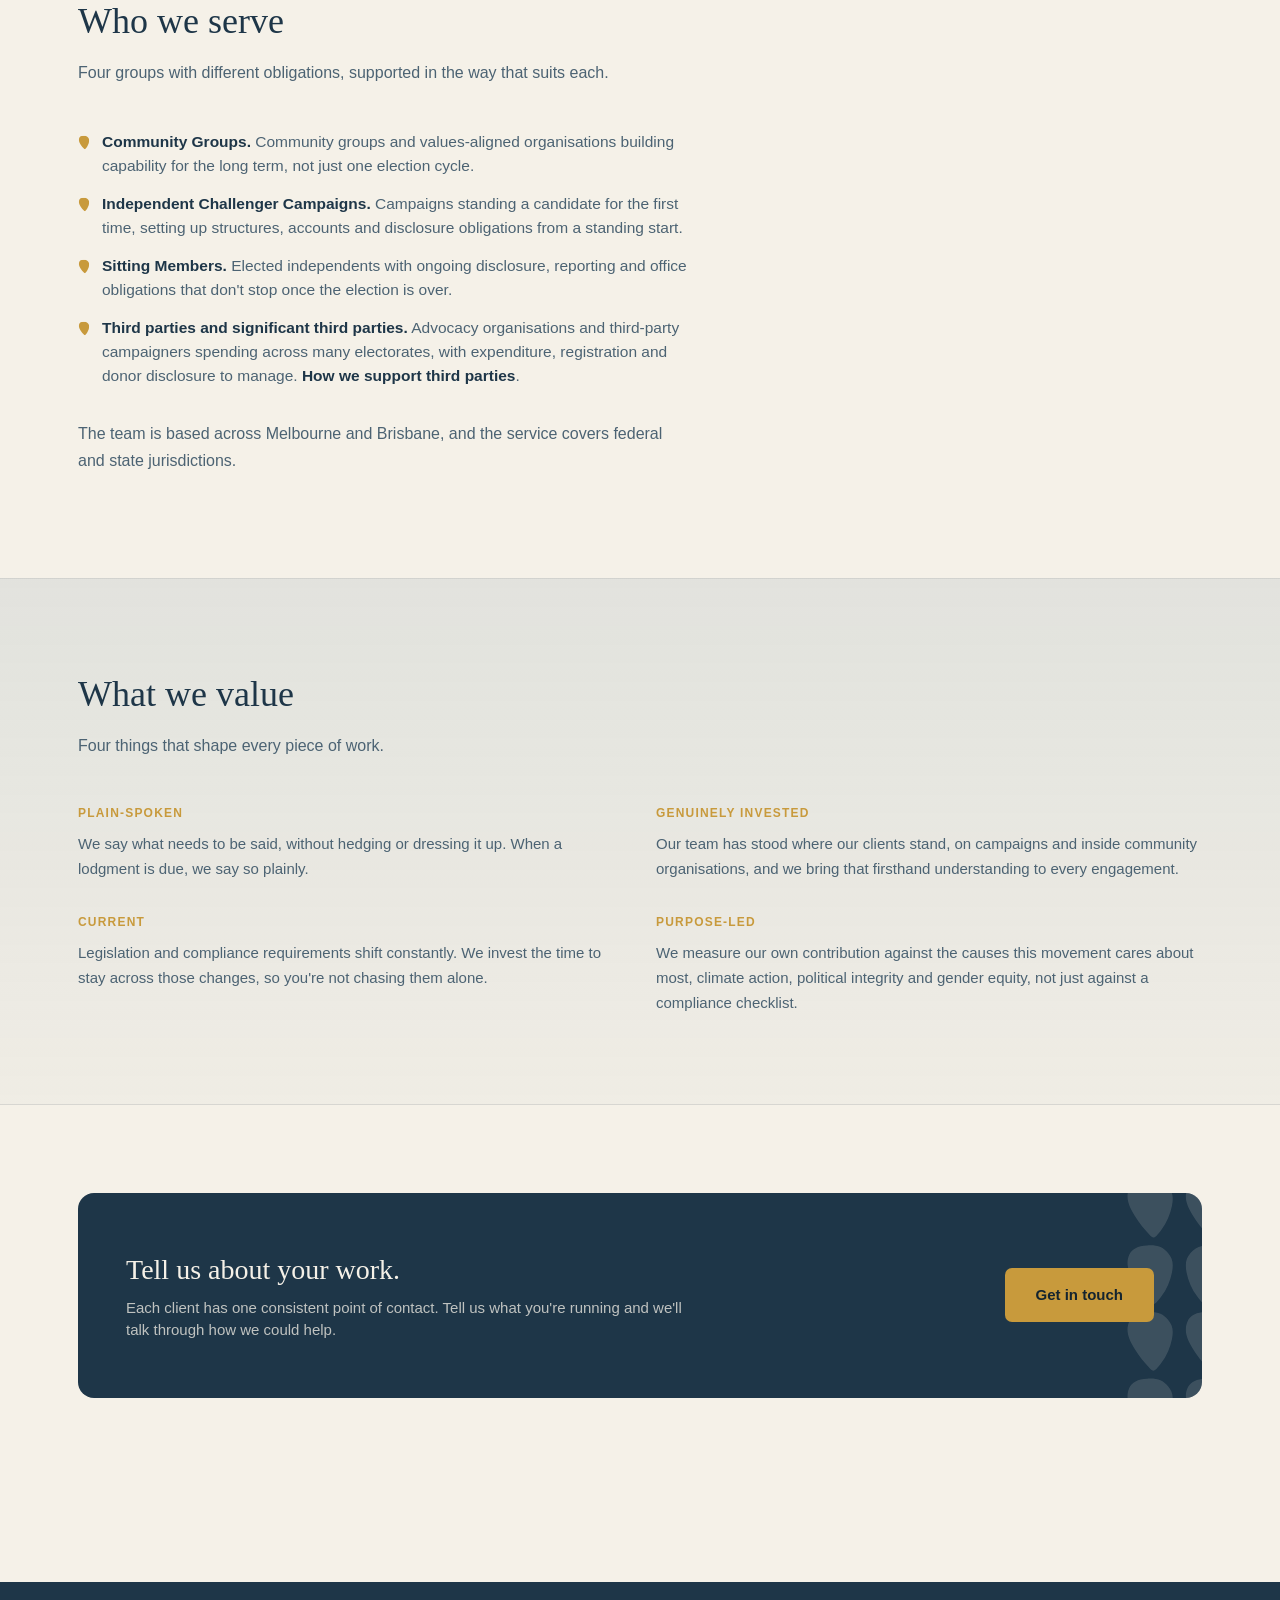
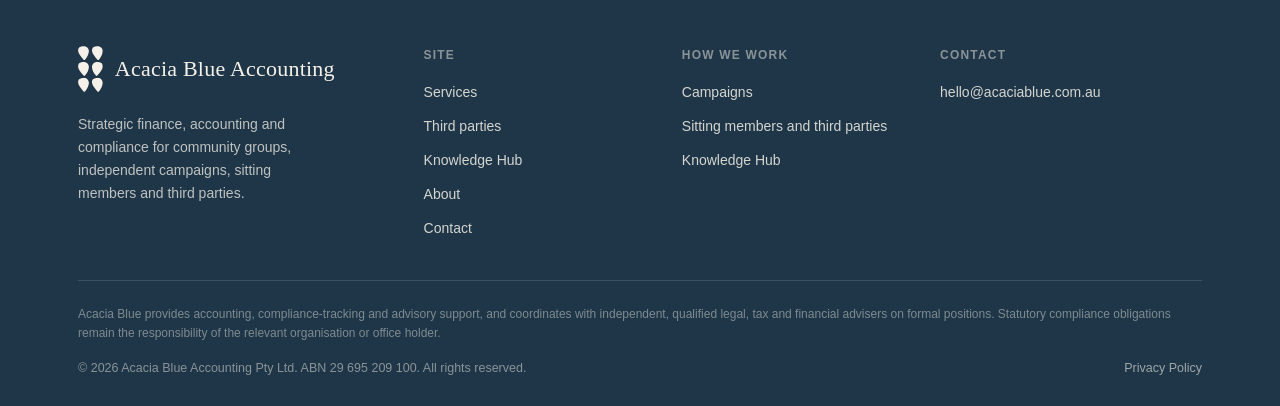
==== commit d1b204d0: "Vary the call-to-action wording so the fit message is not repeated verbatim Co-Authored-By: Claude S" ====
--- a/about.html
+++ b/about.html
@@ -190,10 +190,10 @@
       </svg>
       <div class="cb-content">
         <div>
-          <h3 class="serif">Let's see if we're a fit.</h3>
-          <p>A short conversation helps us both work out whether Acacia Blue is the right support for you, and whether your work is right for us.</p>
+          <h3 class="serif">Tell us about your work.</h3>
+          <p>Each client has one consistent point of contact. Tell us what you're running and we'll talk through how we could help.</p>
         </div>
-        <a class="btn btn-on-dark btn-lg" href="contact.html">See if we're a fit</a>
+        <a class="btn btn-on-dark btn-lg" href="contact.html">Get in touch</a>
       </div>
     </div>
   </div>
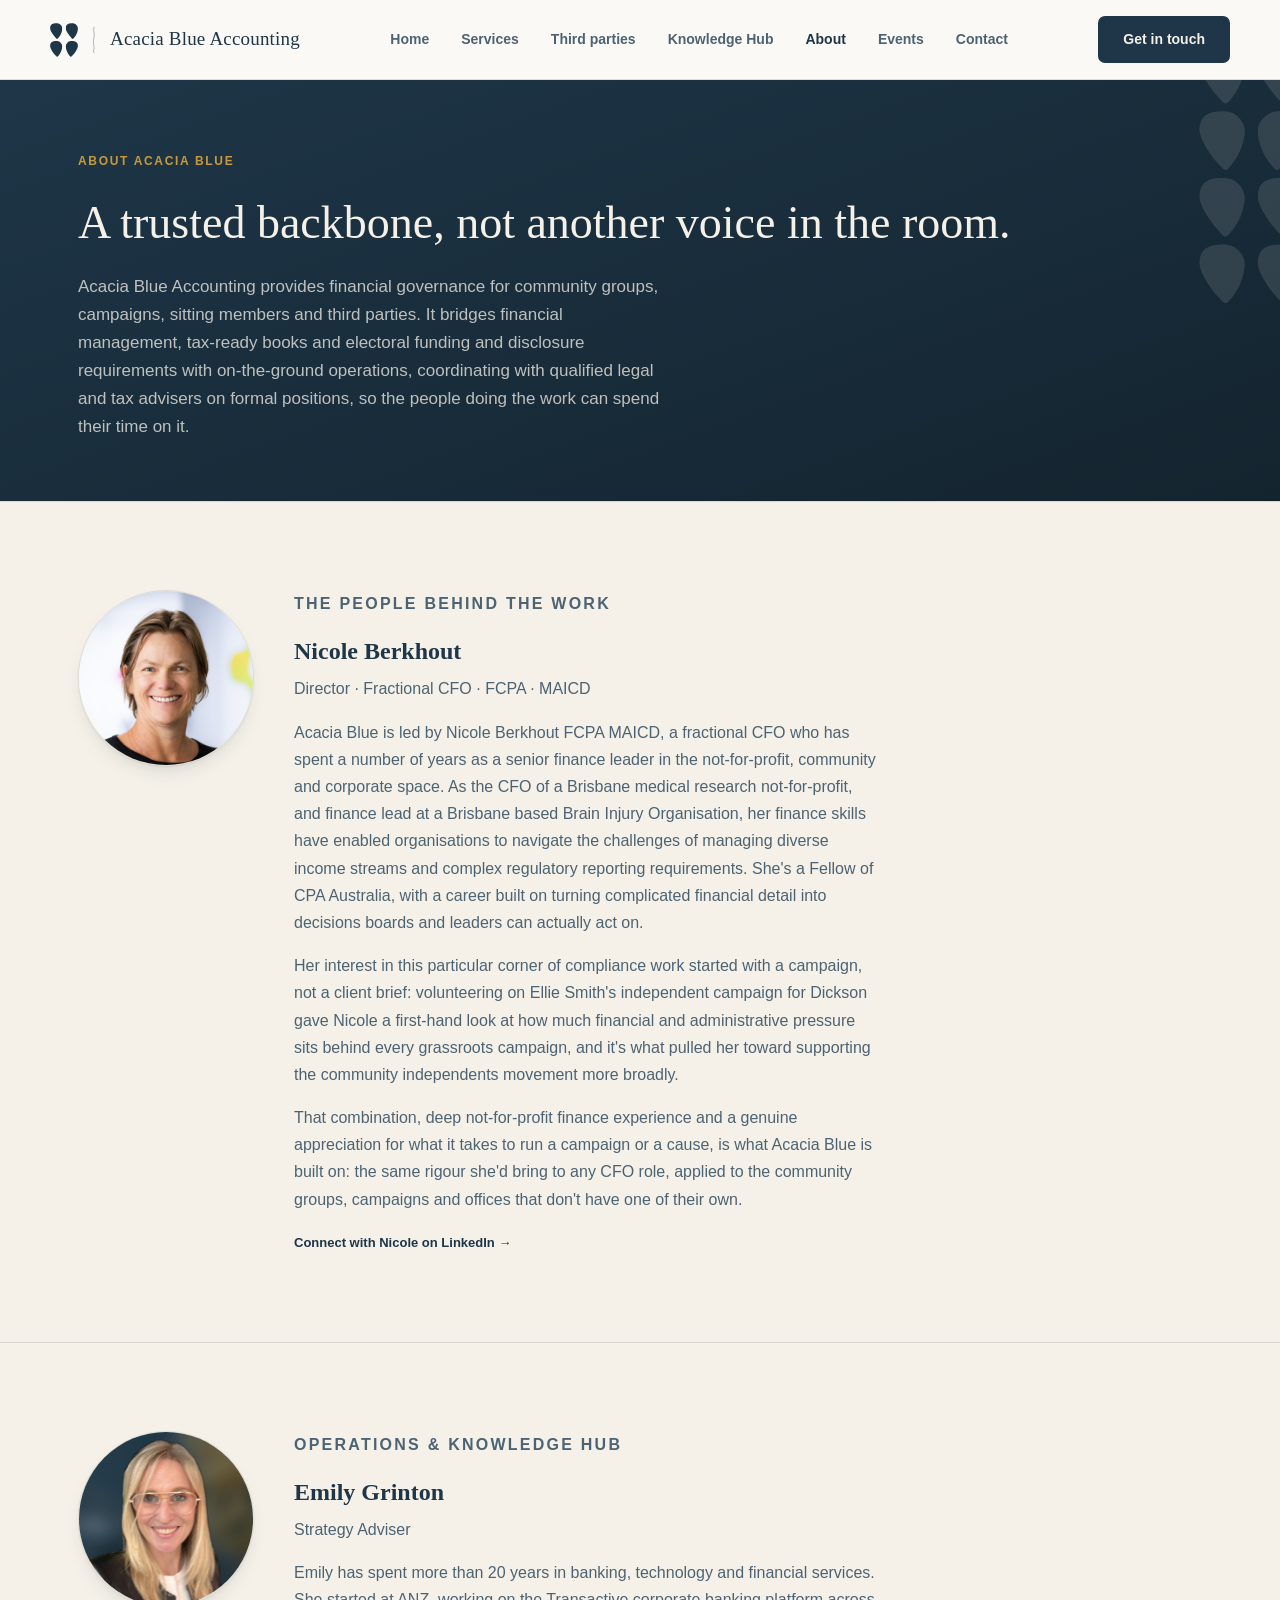
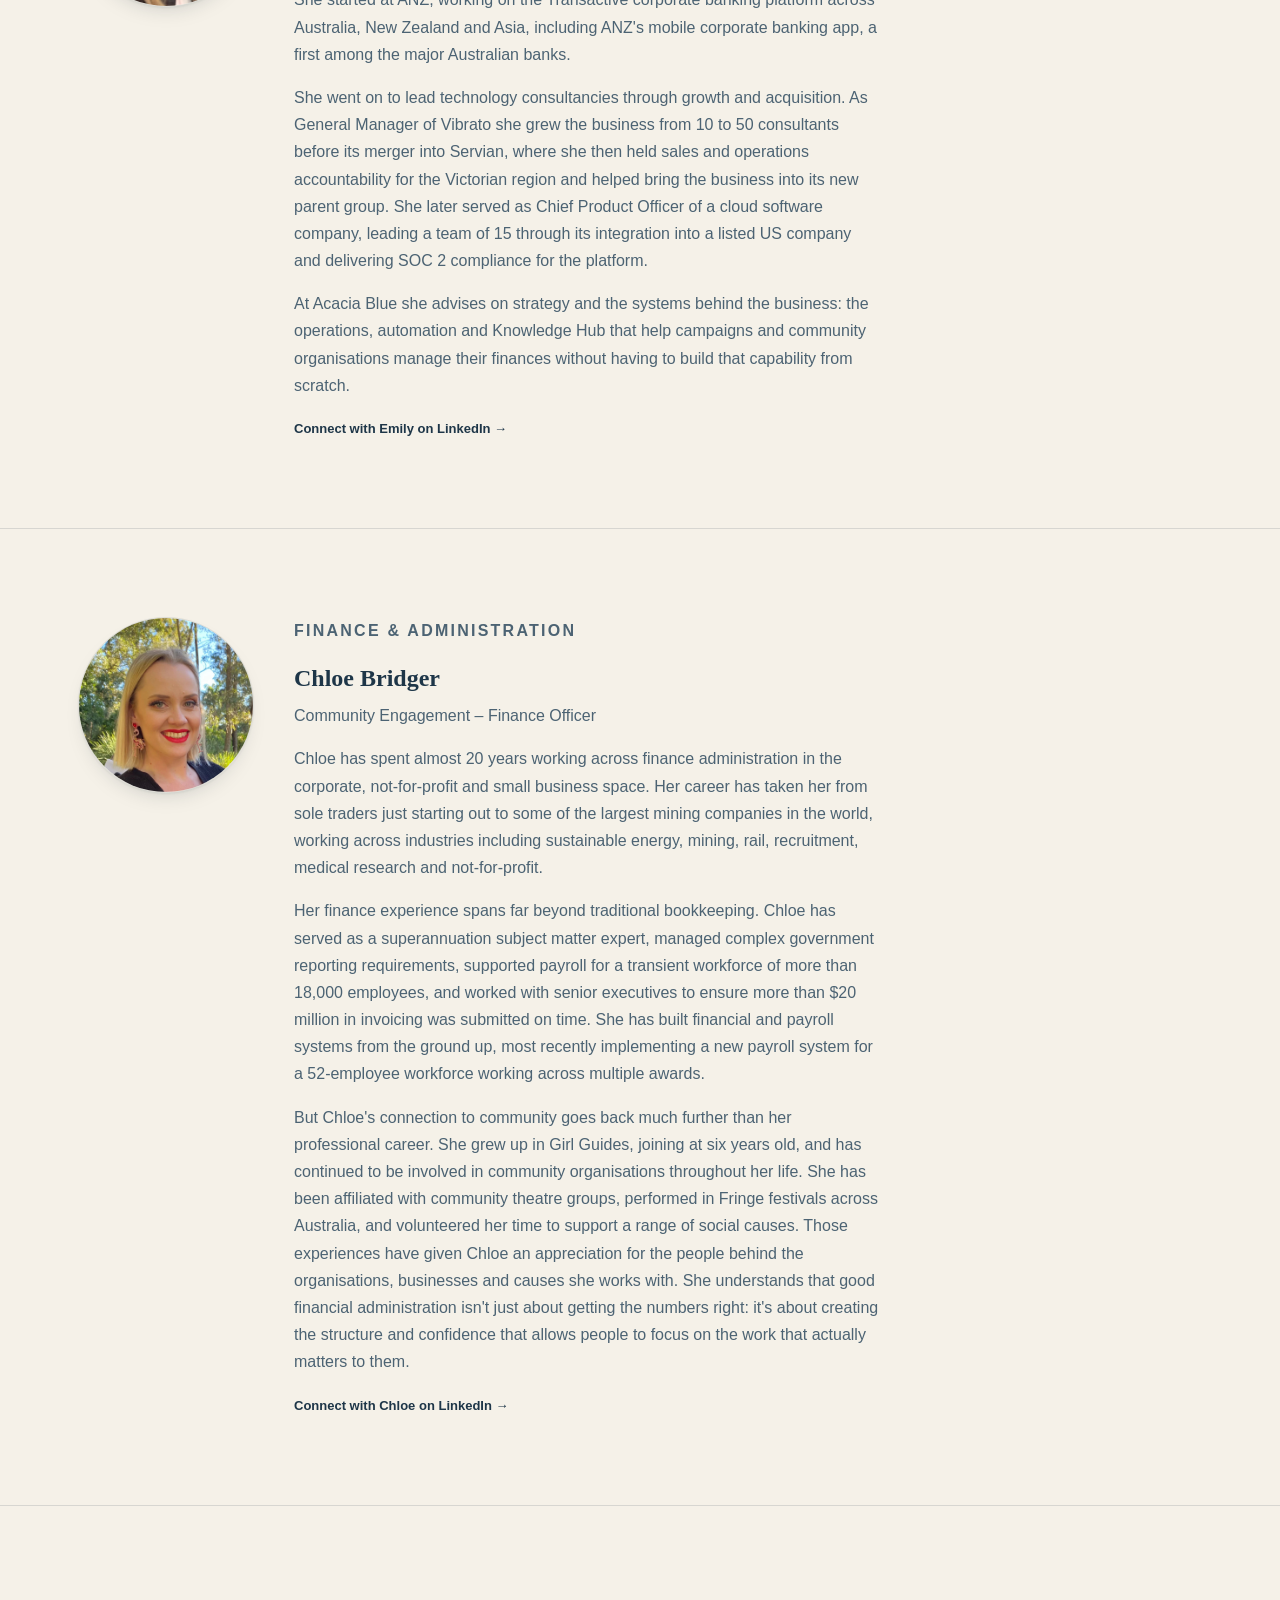
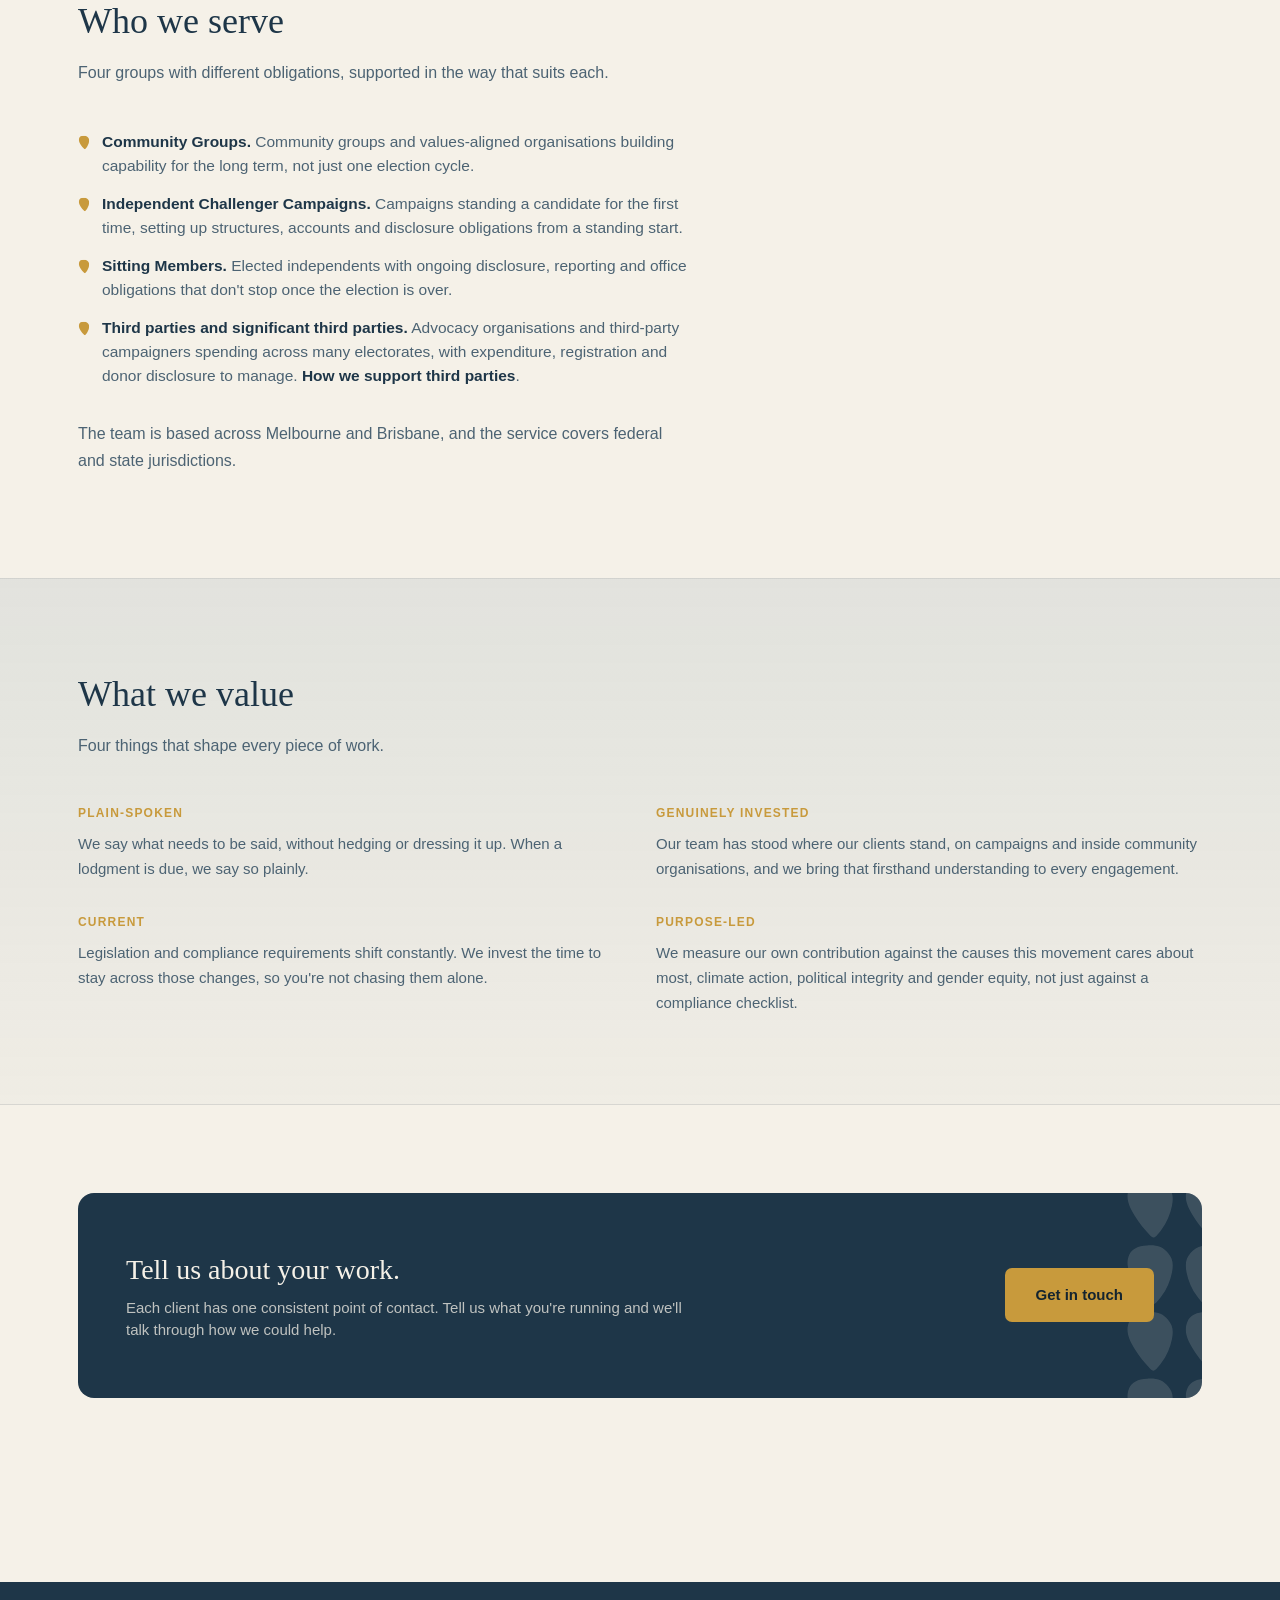
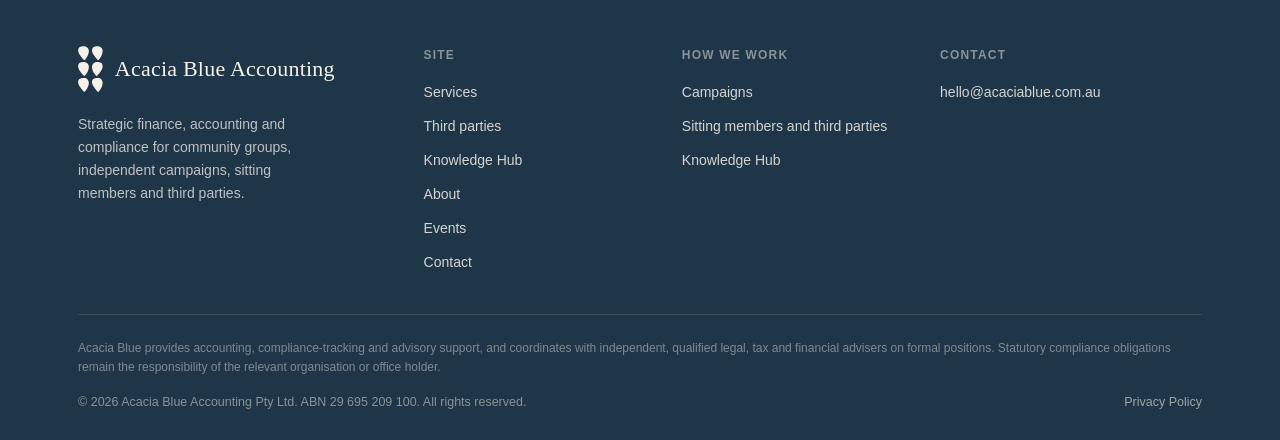
==== commit ca6d8115: "Add Events page fed by Humanitix New events.html lists upcoming public events from Humanitix, with a" ====
--- a/about.html
+++ b/about.html
@@ -60,6 +60,7 @@
       <a href="third-parties.html">Third parties</a>
       <a href="knowledge-hub.html">Knowledge Hub</a>
       <a href="about.html" aria-current="page">About</a>
+      <a href="events.html">Events</a>
       <a href="contact.html">Contact</a>
     </nav>
     <div class="nav-actions">
@@ -220,6 +221,7 @@
           <li><a href="third-parties.html">Third parties</a></li>
           <li><a href="knowledge-hub.html">Knowledge Hub</a></li>
           <li><a href="about.html">About</a></li>
+          <li><a href="events.html">Events</a></li>
           <li><a href="contact.html">Contact</a></li>
         </ul>
       </div>
--- a/assets/css/style.css
+++ b/assets/css/style.css
@@ -459,3 +459,48 @@
 .form-privacy { font-size: 12.5px; line-height: 1.6; color: var(--ink-faint); margin: 0 0 18px; }
 .form-privacy a { color: var(--navy); font-weight: 600; }
 .election-row .accent-panel .ap-mark { height: 150px; right: -22px; top: -20px; }
+
+
+/* ---------- events page ---------- */
+.events-list { display: flex; flex-direction: column; gap: 22px; }
+.events-status { color: var(--ink-faint); font-size: 15px; margin: 0; }
+.events-demo-note {
+  background: #E2EAEE; color: #4F6E80; border-radius: 8px; padding: 12px 16px;
+  font-size: 13.5px; font-weight: 600; margin: 0 0 28px;
+}
+.event-card {
+  display: grid; grid-template-columns: 88px 1fr; gap: 28px; align-items: start;
+  background: var(--paper-raised); border: 1px solid var(--card-line); border-radius: 12px;
+  padding: 28px; box-shadow: var(--shadow);
+}
+.event-card.has-image { grid-template-columns: 88px 1fr 240px; }
+.event-date {
+  display: flex; flex-direction: column; align-items: center; padding: 12px 0 14px;
+  border-radius: 10px; background: var(--navy); color: var(--paper); text-align: center;
+}
+.event-date .ed-month { font-size: 11.5px; letter-spacing: 0.12em; text-transform: uppercase; color: var(--gold); font-weight: 700; }
+.event-date .ed-day { font-family: var(--display); font-size: 34px; line-height: 1.1; }
+.event-date .ed-weekday { font-size: 12px; color: rgba(245,241,232,0.7); }
+.event-name { font-family: var(--display); font-weight: 400; font-size: 24px; line-height: 1.25; margin: 0 0 6px; color: var(--navy); }
+.event-meta { font-size: 14px; color: var(--ink-faint); margin: 0 0 12px; white-space: pre-wrap; }
+.event-summary { font-size: 15px; line-height: 1.65; color: var(--ink-soft); margin: 0 0 18px; max-width: 64ch; }
+.event-foot { display: flex; align-items: center; flex-wrap: wrap; gap: 14px; }
+.event-foot .btn { margin-left: auto; }
+.event-price { font-size: 14px; font-weight: 600; color: var(--navy); }
+.event-more { font-size: 13px; color: var(--ink-faint); }
+.event-badge { font-size: 12px; font-weight: 600; padding: 4px 10px; border-radius: 100px; background: #F3E8D2; color: #A3762B; }
+.event-image { width: 100%; aspect-ratio: 16/9; object-fit: cover; border-radius: 8px; border: 1px solid var(--card-line); }
+.events-empty { max-width: 62ch; }
+.events-empty h2 { font-weight: 400; font-size: 26px; margin: 0 0 10px; }
+.events-empty p { font-size: 16px; line-height: 1.65; color: var(--ink-soft); margin: 0; }
+.events-empty a { color: var(--navy); font-weight: 600; }
+@media (max-width: 900px) {
+  .event-card.has-image { grid-template-columns: 88px 1fr; }
+  .event-card.has-image .event-image { grid-column: 1 / -1; grid-row: 1; }
+}
+@media (max-width: 560px) {
+  .event-card, .event-card.has-image { grid-template-columns: 1fr; gap: 16px; padding: 22px; }
+  .event-date { flex-direction: row; gap: 8px; justify-content: center; padding: 8px 12px; align-self: start; justify-self: start; }
+  .event-date .ed-day { font-size: 20px; }
+  .event-foot .btn { margin-left: 0; width: 100%; justify-content: center; }
+}
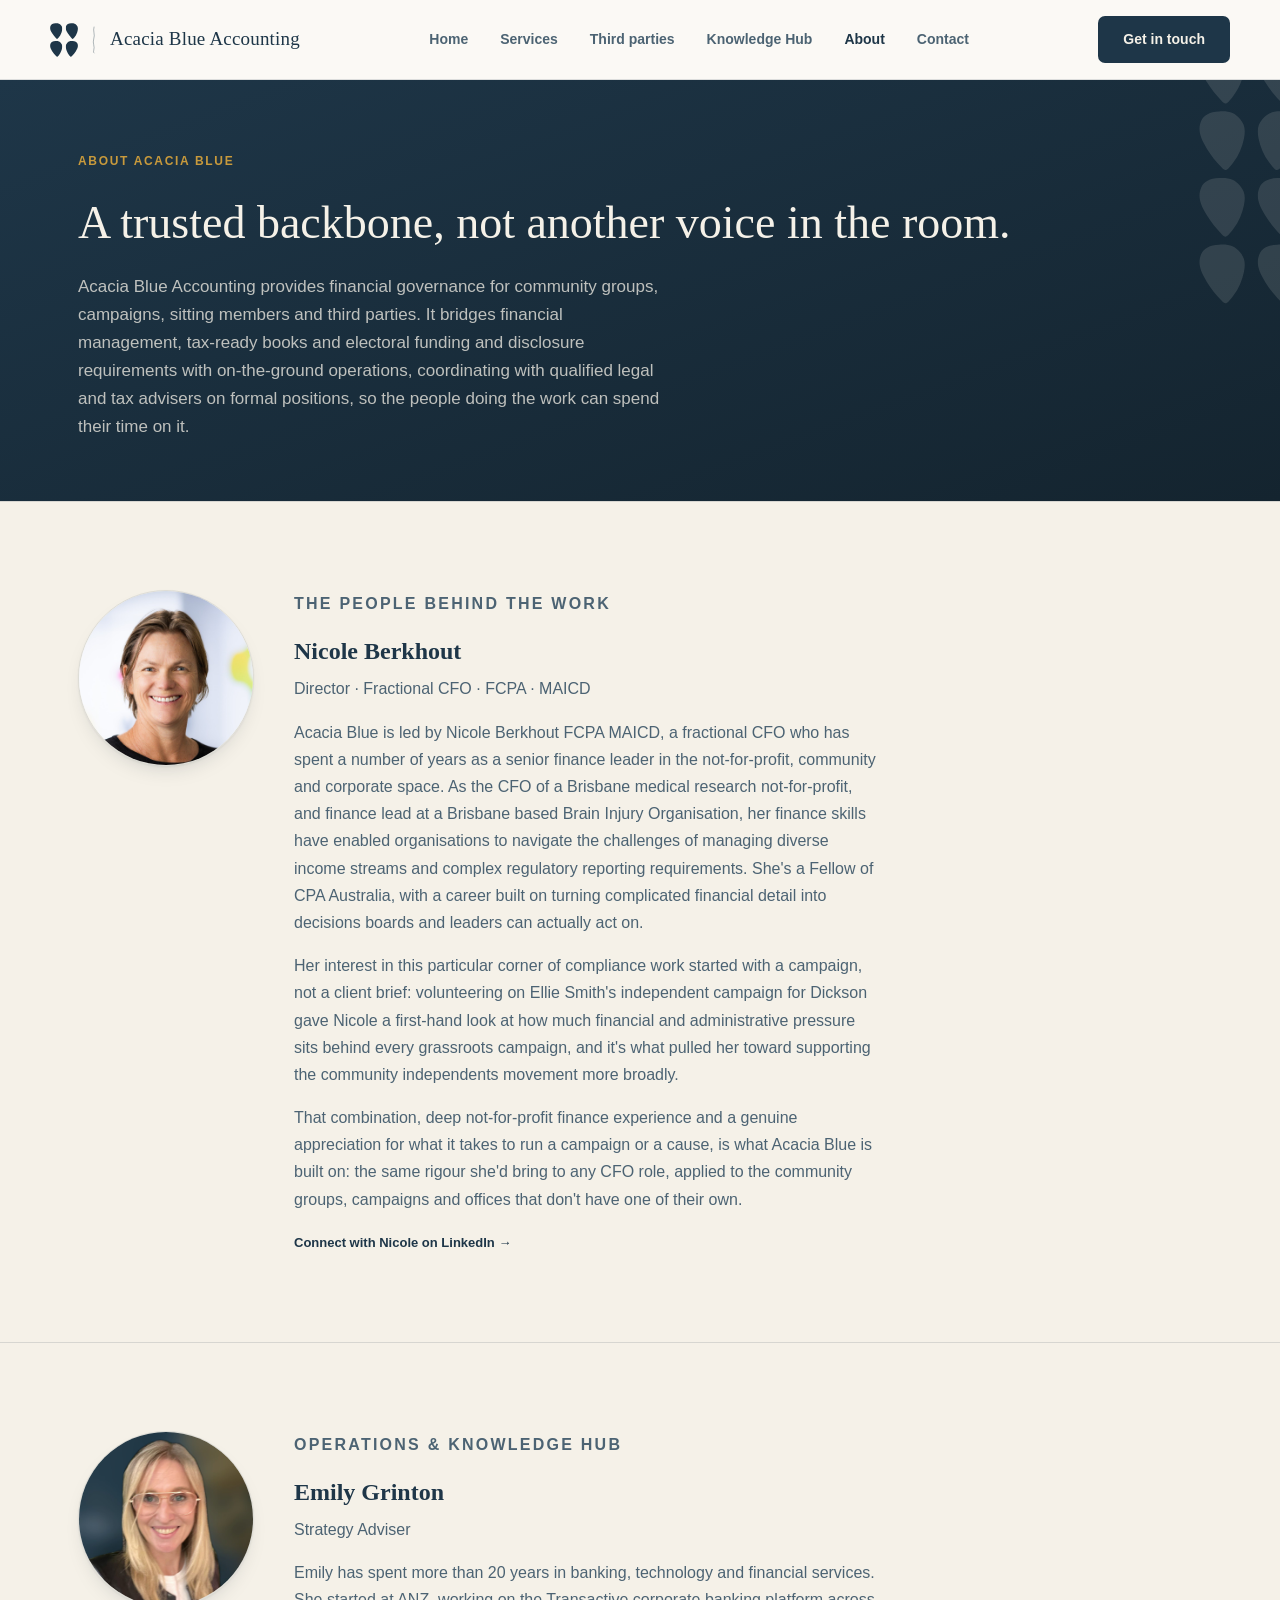
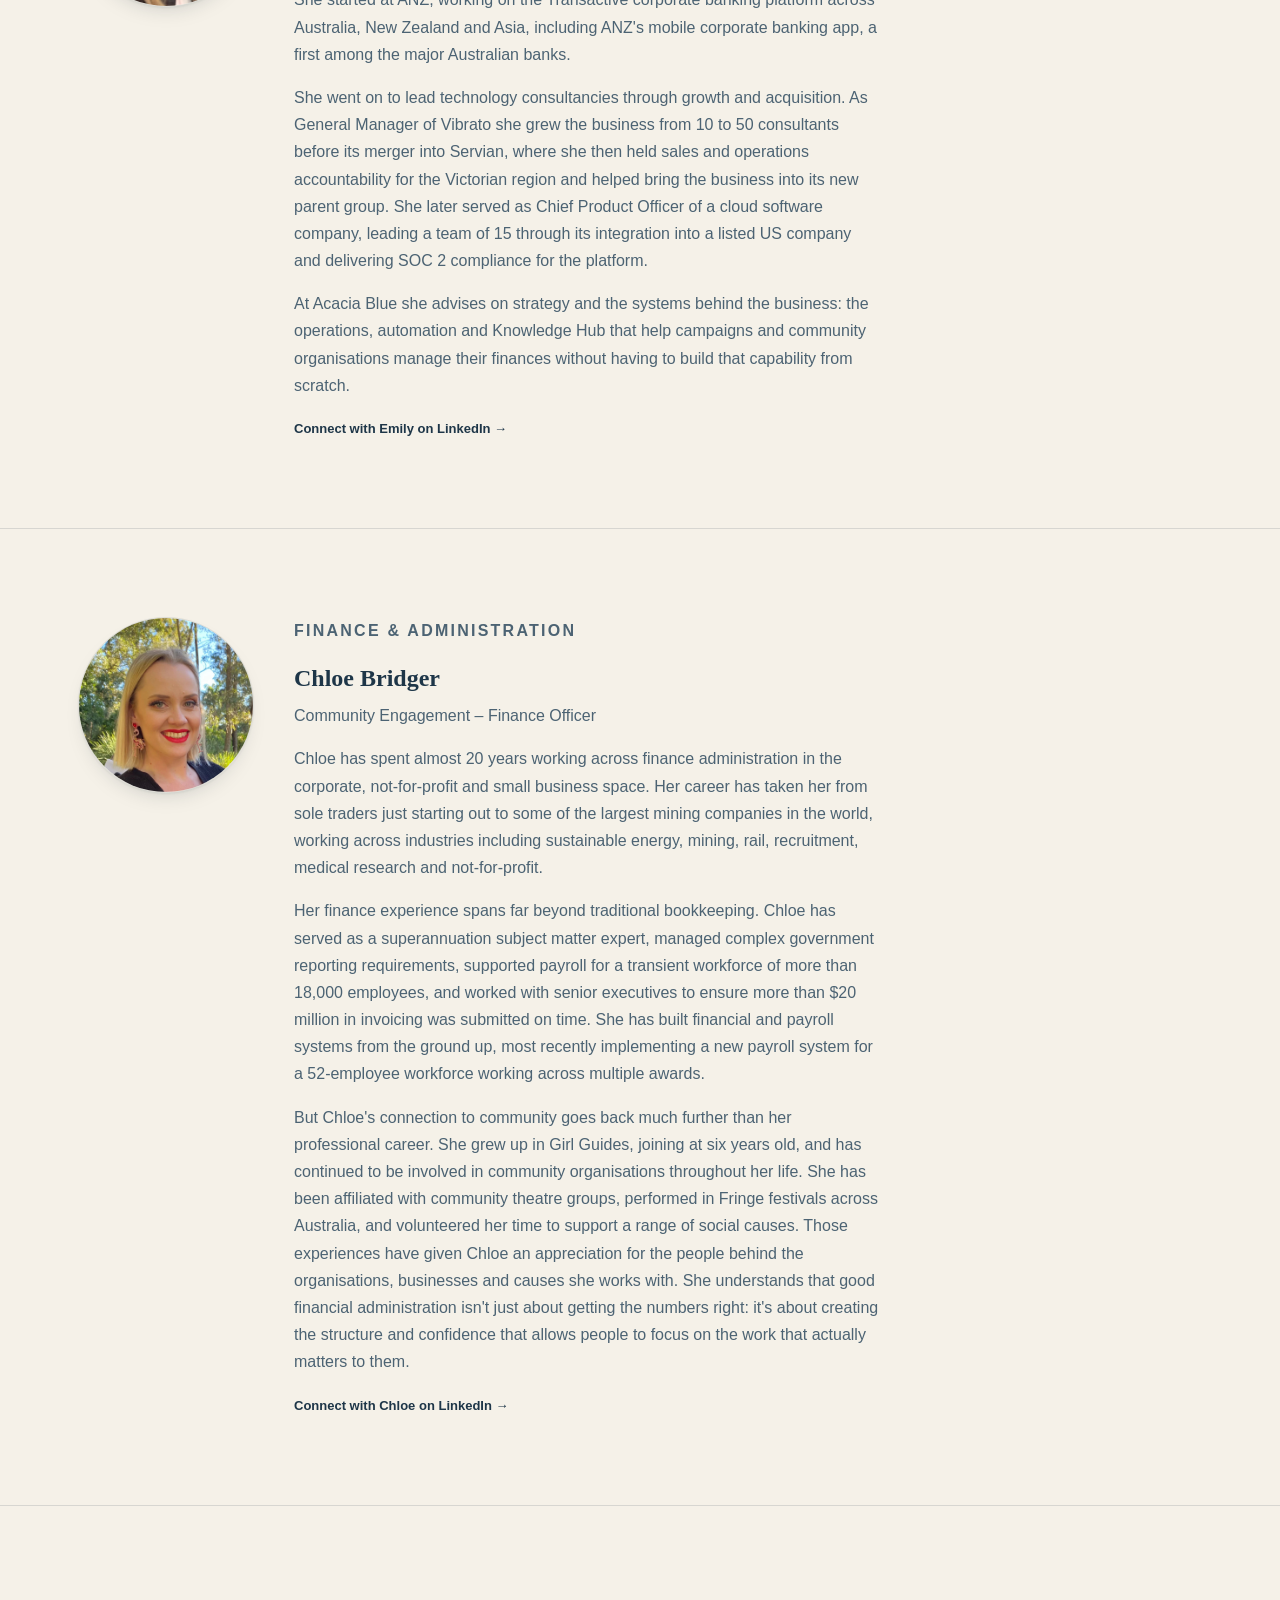
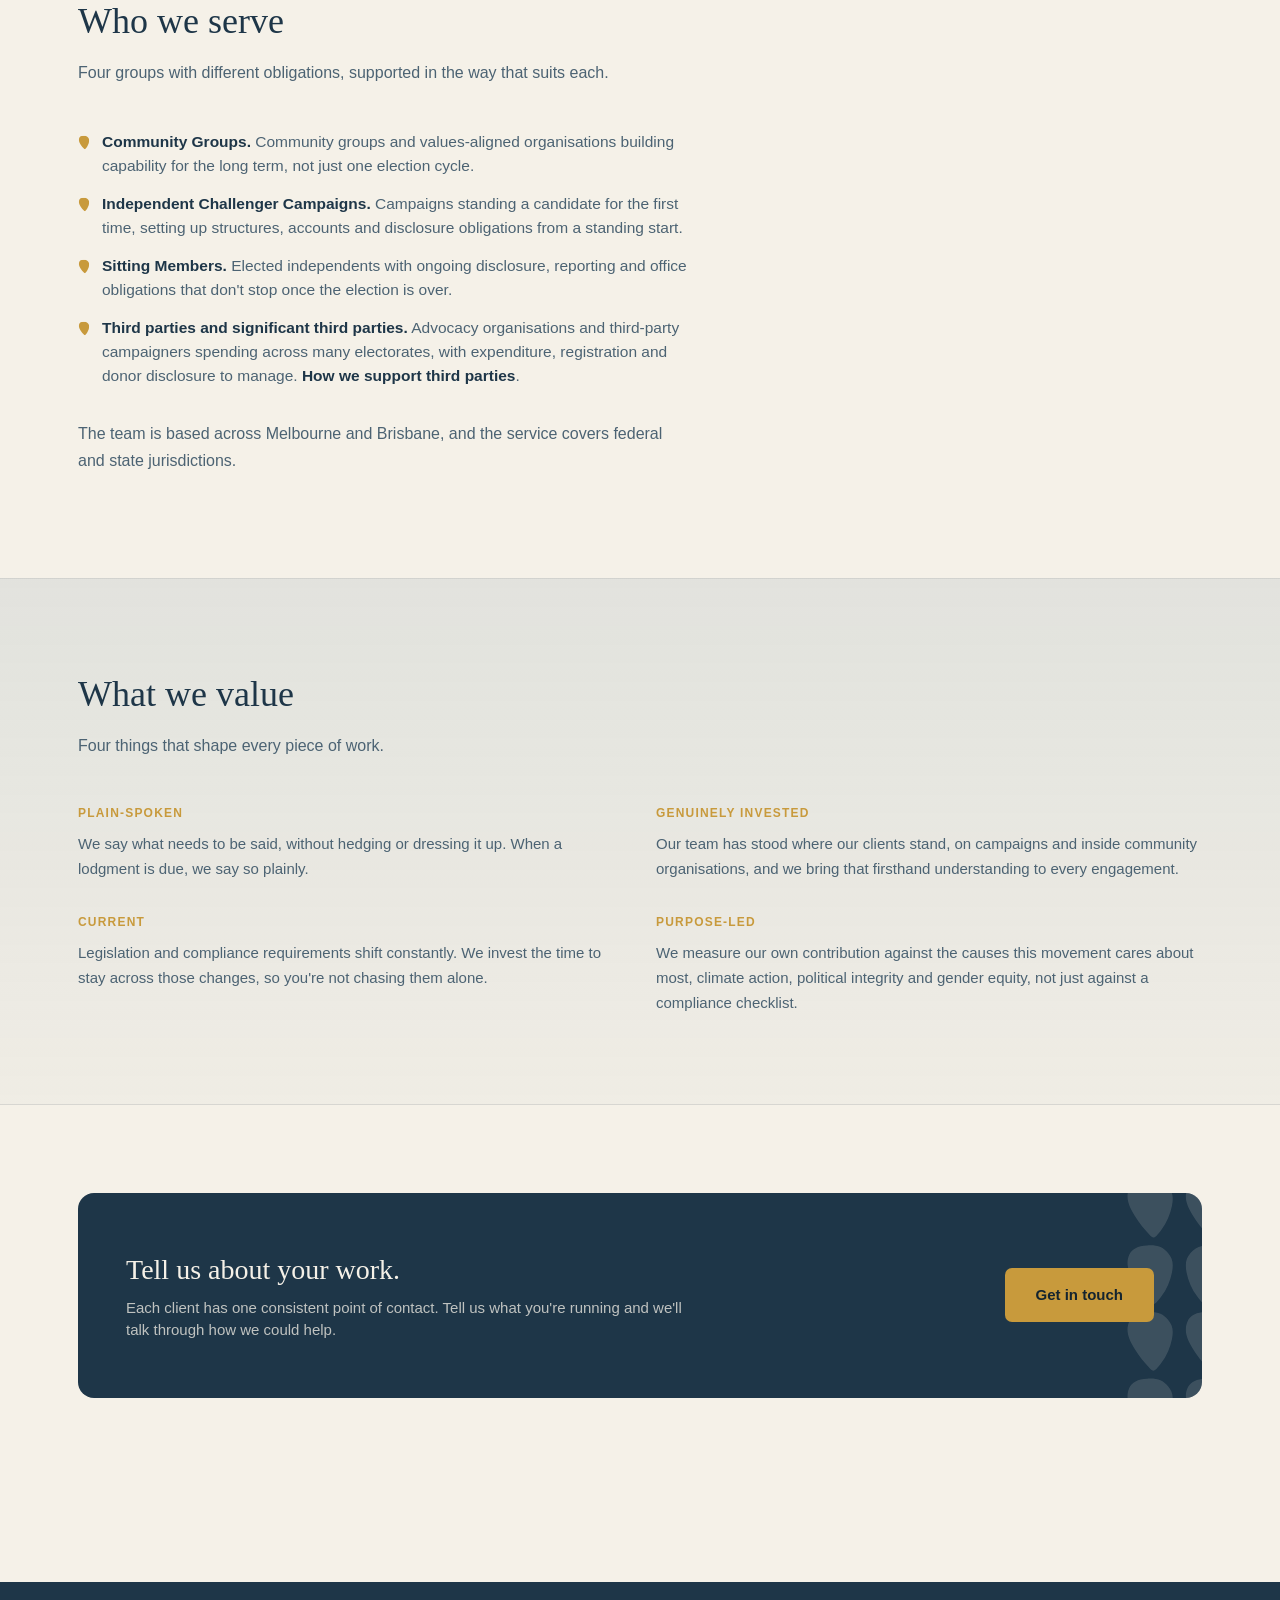
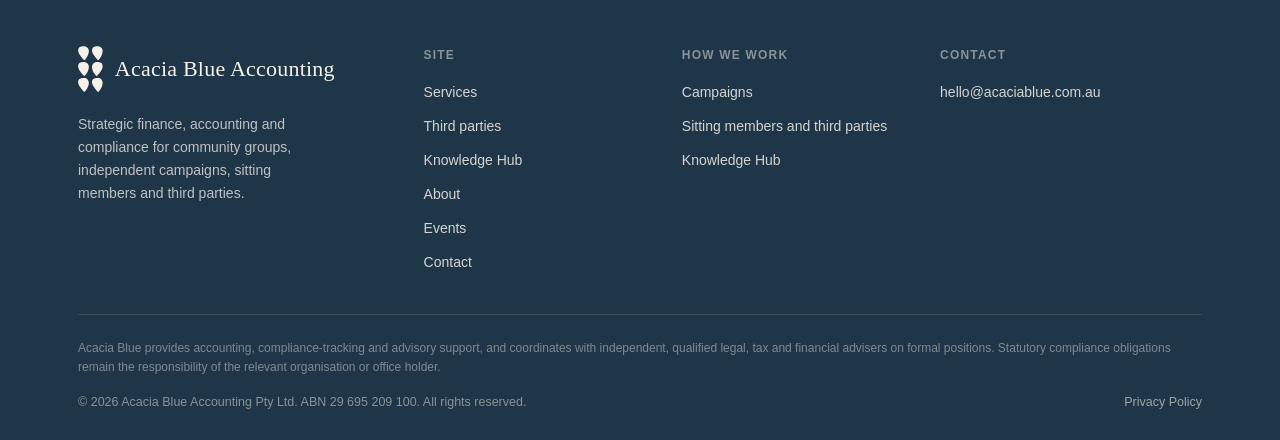
==== commit b9925fe1: "Move Events link to the footer only Keeps the header menu at six items so it doesn't wrap further at" ====
--- a/about.html
+++ b/about.html
@@ -60,7 +60,6 @@
       <a href="third-parties.html">Third parties</a>
       <a href="knowledge-hub.html">Knowledge Hub</a>
       <a href="about.html" aria-current="page">About</a>
-      <a href="events.html">Events</a>
       <a href="contact.html">Contact</a>
     </nav>
     <div class="nav-actions">
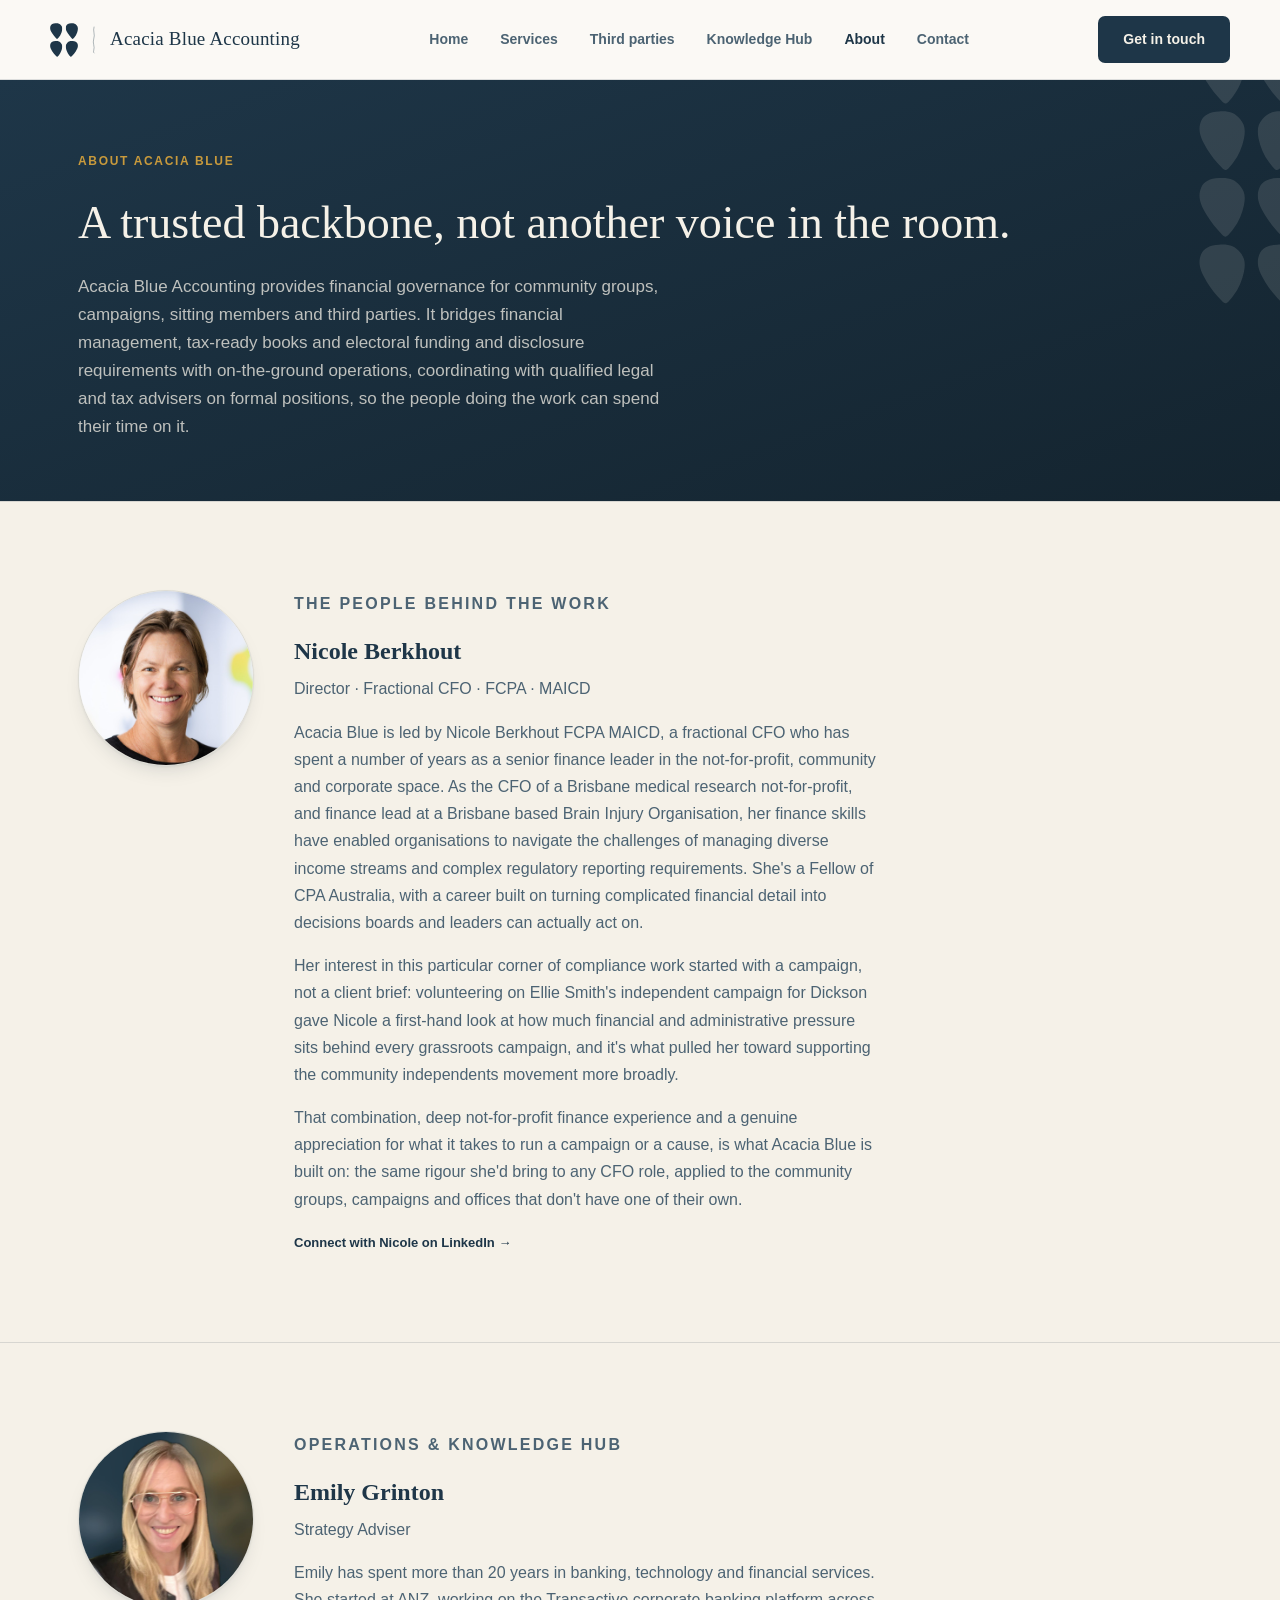
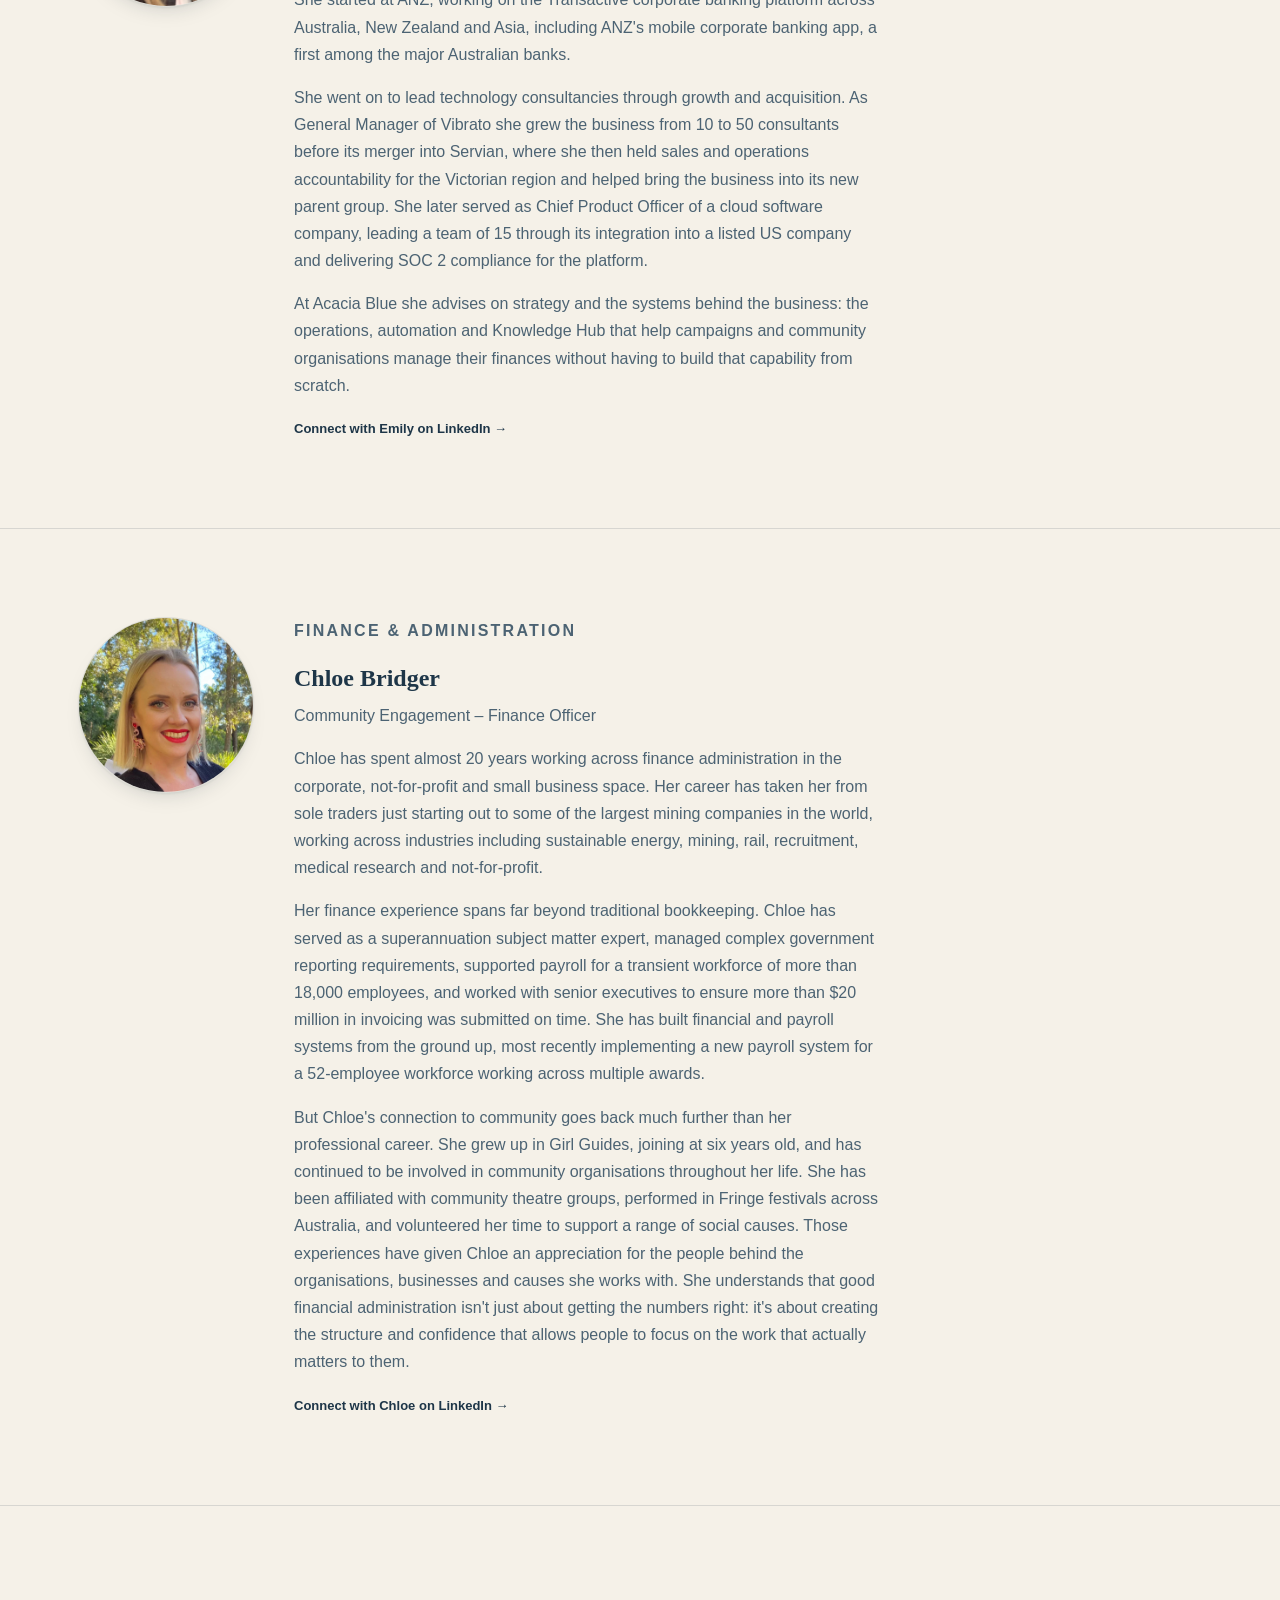
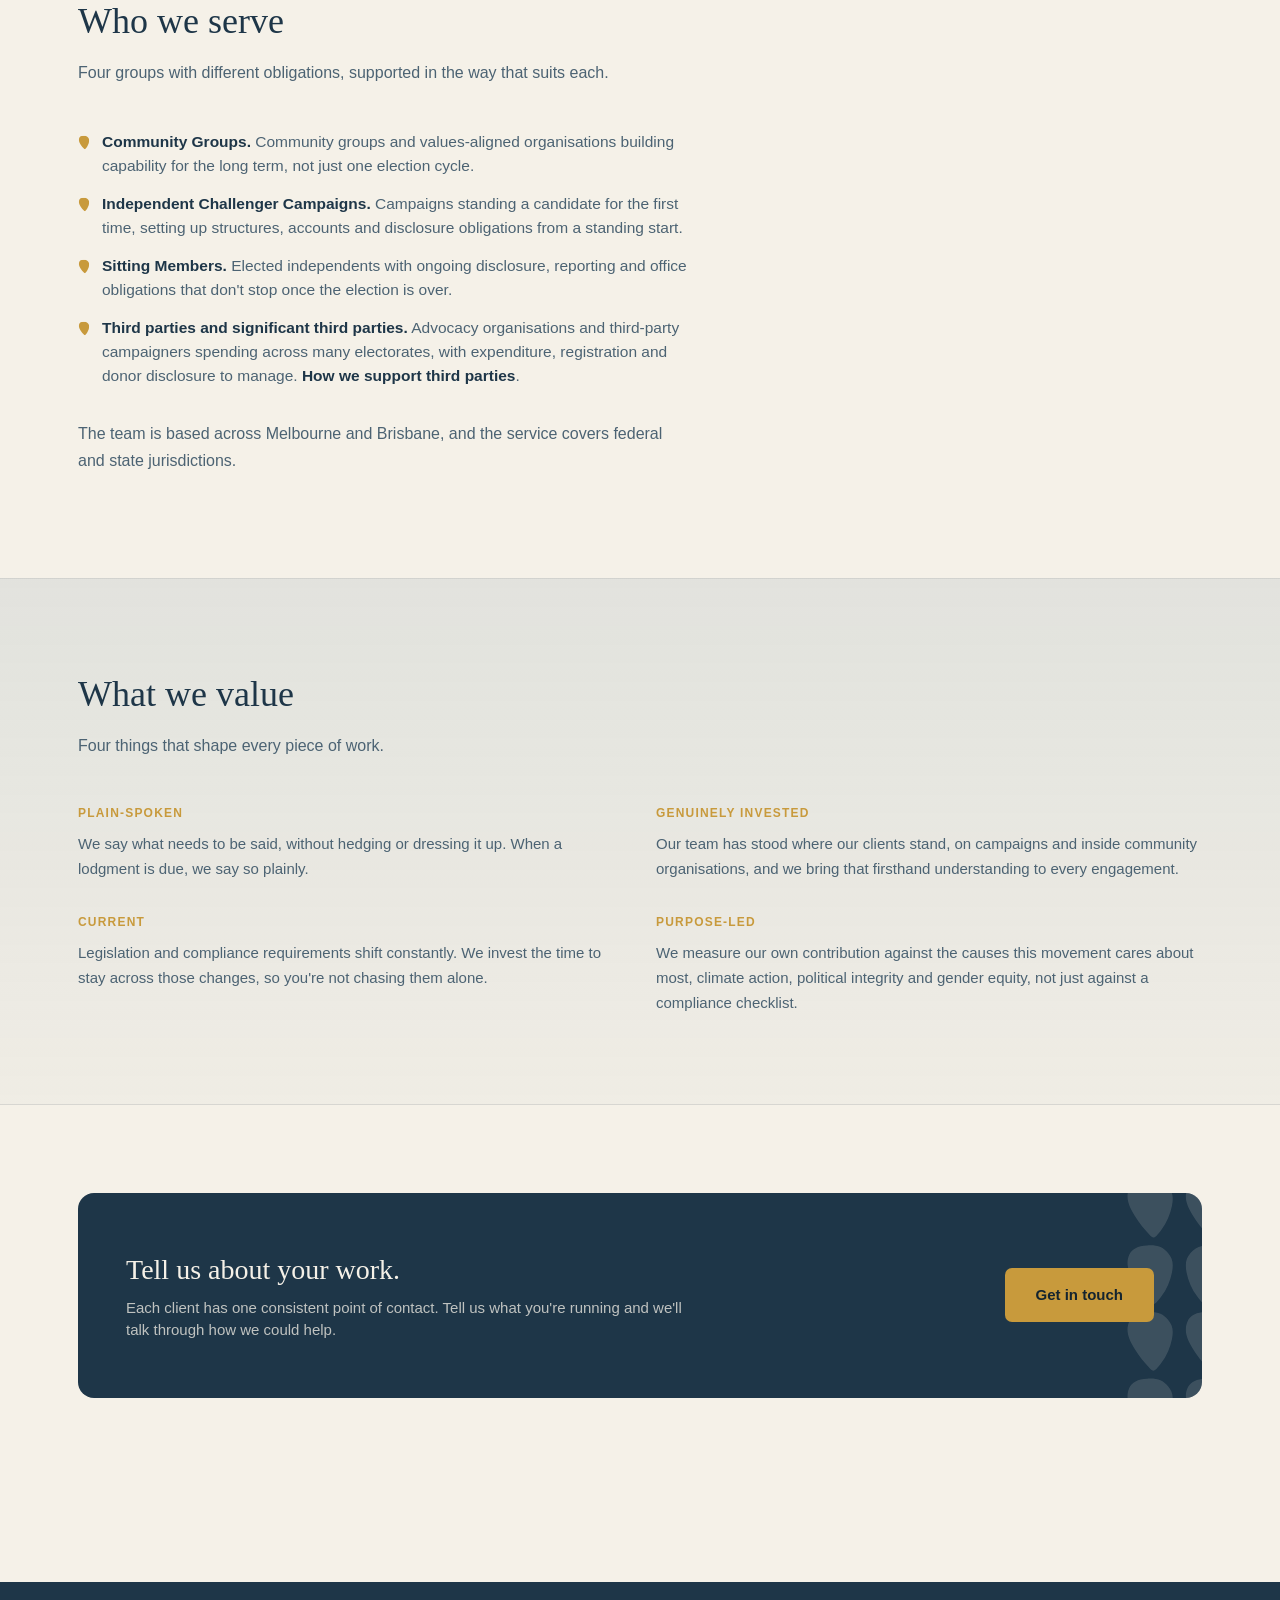
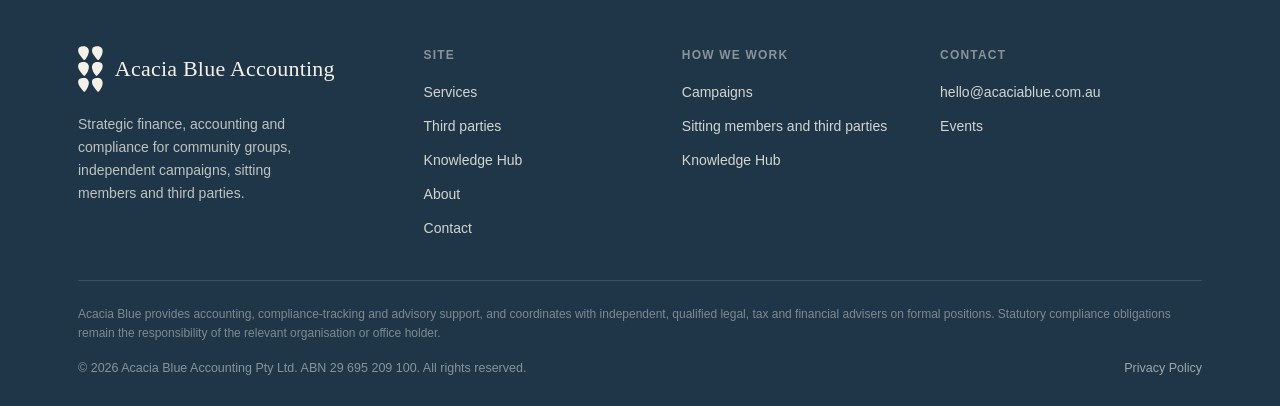
==== commit acecc17f: "Move Events link to the footer Contact column Co-Authored-By: Claude Opus 5.5 <noreply@anthropic.com" ====
--- a/about.html
+++ b/about.html
@@ -220,7 +220,6 @@
           <li><a href="third-parties.html">Third parties</a></li>
           <li><a href="knowledge-hub.html">Knowledge Hub</a></li>
           <li><a href="about.html">About</a></li>
-          <li><a href="events.html">Events</a></li>
           <li><a href="contact.html">Contact</a></li>
         </ul>
       </div>
@@ -236,6 +235,7 @@
         <h5>Contact</h5>
         <ul>
           <li><a href="mailto:hello@acaciablue.com.au">hello@acaciablue.com.au</a></li>
+          <li><a href="events.html">Events</a></li>
         </ul>
       </div>
     </div>
--- a/assets/css/style.css
+++ b/assets/css/style.css
@@ -473,7 +473,7 @@
   background: var(--paper-raised); border: 1px solid var(--card-line); border-radius: 12px;
   padding: 28px; box-shadow: var(--shadow);
 }
-.event-card.has-image { grid-template-columns: 88px 1fr 240px; }
+.event-card.has-image { grid-template-columns: 88px 1fr 360px; }
 .event-date {
   display: flex; flex-direction: column; align-items: center; padding: 12px 0 14px;
   border-radius: 10px; background: var(--navy); color: var(--paper); text-align: center;
@@ -484,12 +484,12 @@
 .event-name { font-family: var(--display); font-weight: 400; font-size: 24px; line-height: 1.25; margin: 0 0 6px; color: var(--navy); }
 .event-meta { font-size: 14px; color: var(--ink-faint); margin: 0 0 12px; white-space: pre-wrap; }
 .event-summary { font-size: 15px; line-height: 1.65; color: var(--ink-soft); margin: 0 0 18px; max-width: 64ch; }
-.event-foot { display: flex; align-items: center; flex-wrap: wrap; gap: 14px; }
-.event-foot .btn { margin-left: auto; }
+.event-foot { display: flex; align-items: center; flex-wrap: wrap; gap: 10px 18px; }
 .event-price { font-size: 14px; font-weight: 600; color: var(--navy); }
 .event-more { font-size: 13px; color: var(--ink-faint); }
 .event-badge { font-size: 12px; font-weight: 600; padding: 4px 10px; border-radius: 100px; background: #F3E8D2; color: #A3762B; }
-.event-image { width: 100%; aspect-ratio: 16/9; object-fit: cover; border-radius: 8px; border: 1px solid var(--card-line); }
+/* Humanitix event images are 2:1; keep that shape so nothing is cropped. */
+.event-image { width: 100%; aspect-ratio: 2/1; object-fit: cover; border-radius: 8px; border: 1px solid var(--card-line); background: var(--paper); }
 .events-empty { max-width: 62ch; }
 .events-empty h2 { font-weight: 400; font-size: 26px; margin: 0 0 10px; }
 .events-empty p { font-size: 16px; line-height: 1.65; color: var(--ink-soft); margin: 0; }
@@ -502,5 +502,5 @@
   .event-card, .event-card.has-image { grid-template-columns: 1fr; gap: 16px; padding: 22px; }
   .event-date { flex-direction: row; gap: 8px; justify-content: center; padding: 8px 12px; align-self: start; justify-self: start; }
   .event-date .ed-day { font-size: 20px; }
-  .event-foot .btn { margin-left: 0; width: 100%; justify-content: center; }
-}
+  .event-foot .btn { width: 100%; justify-content: center; order: 1; }
+}
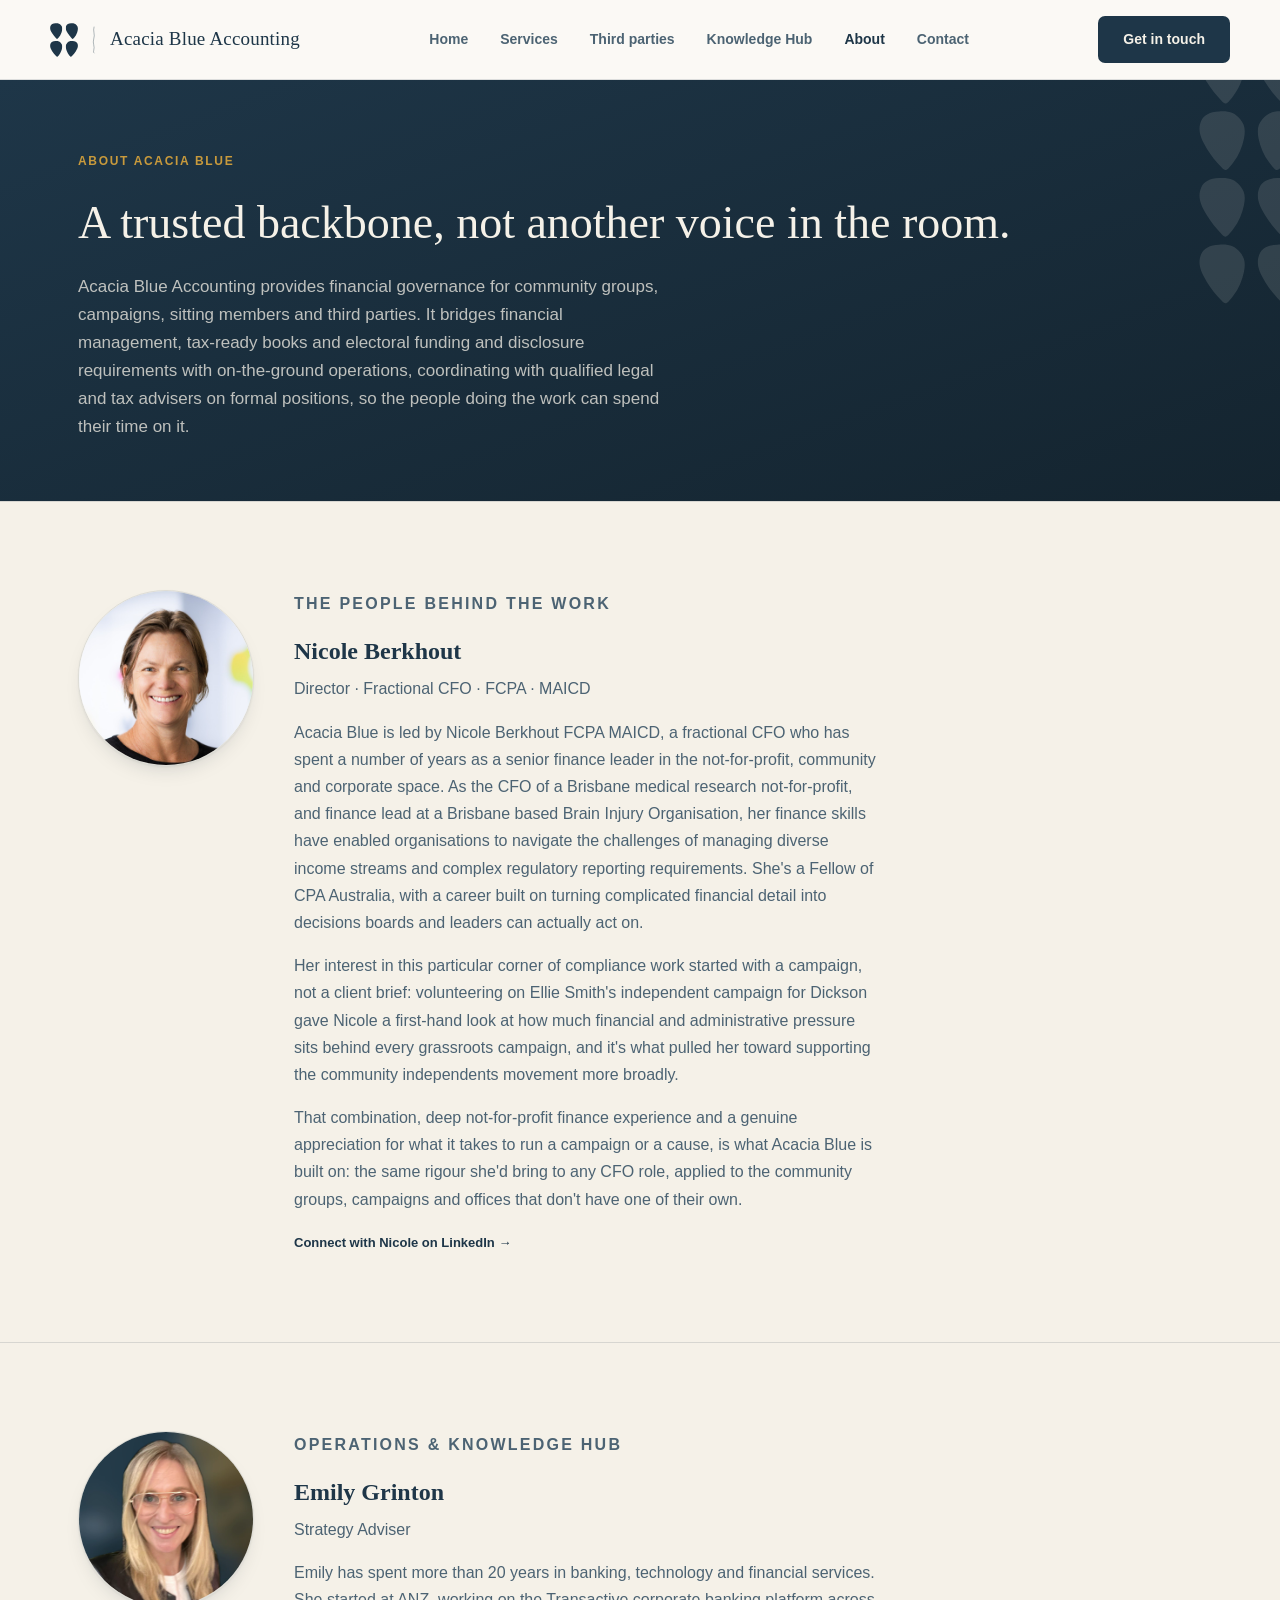
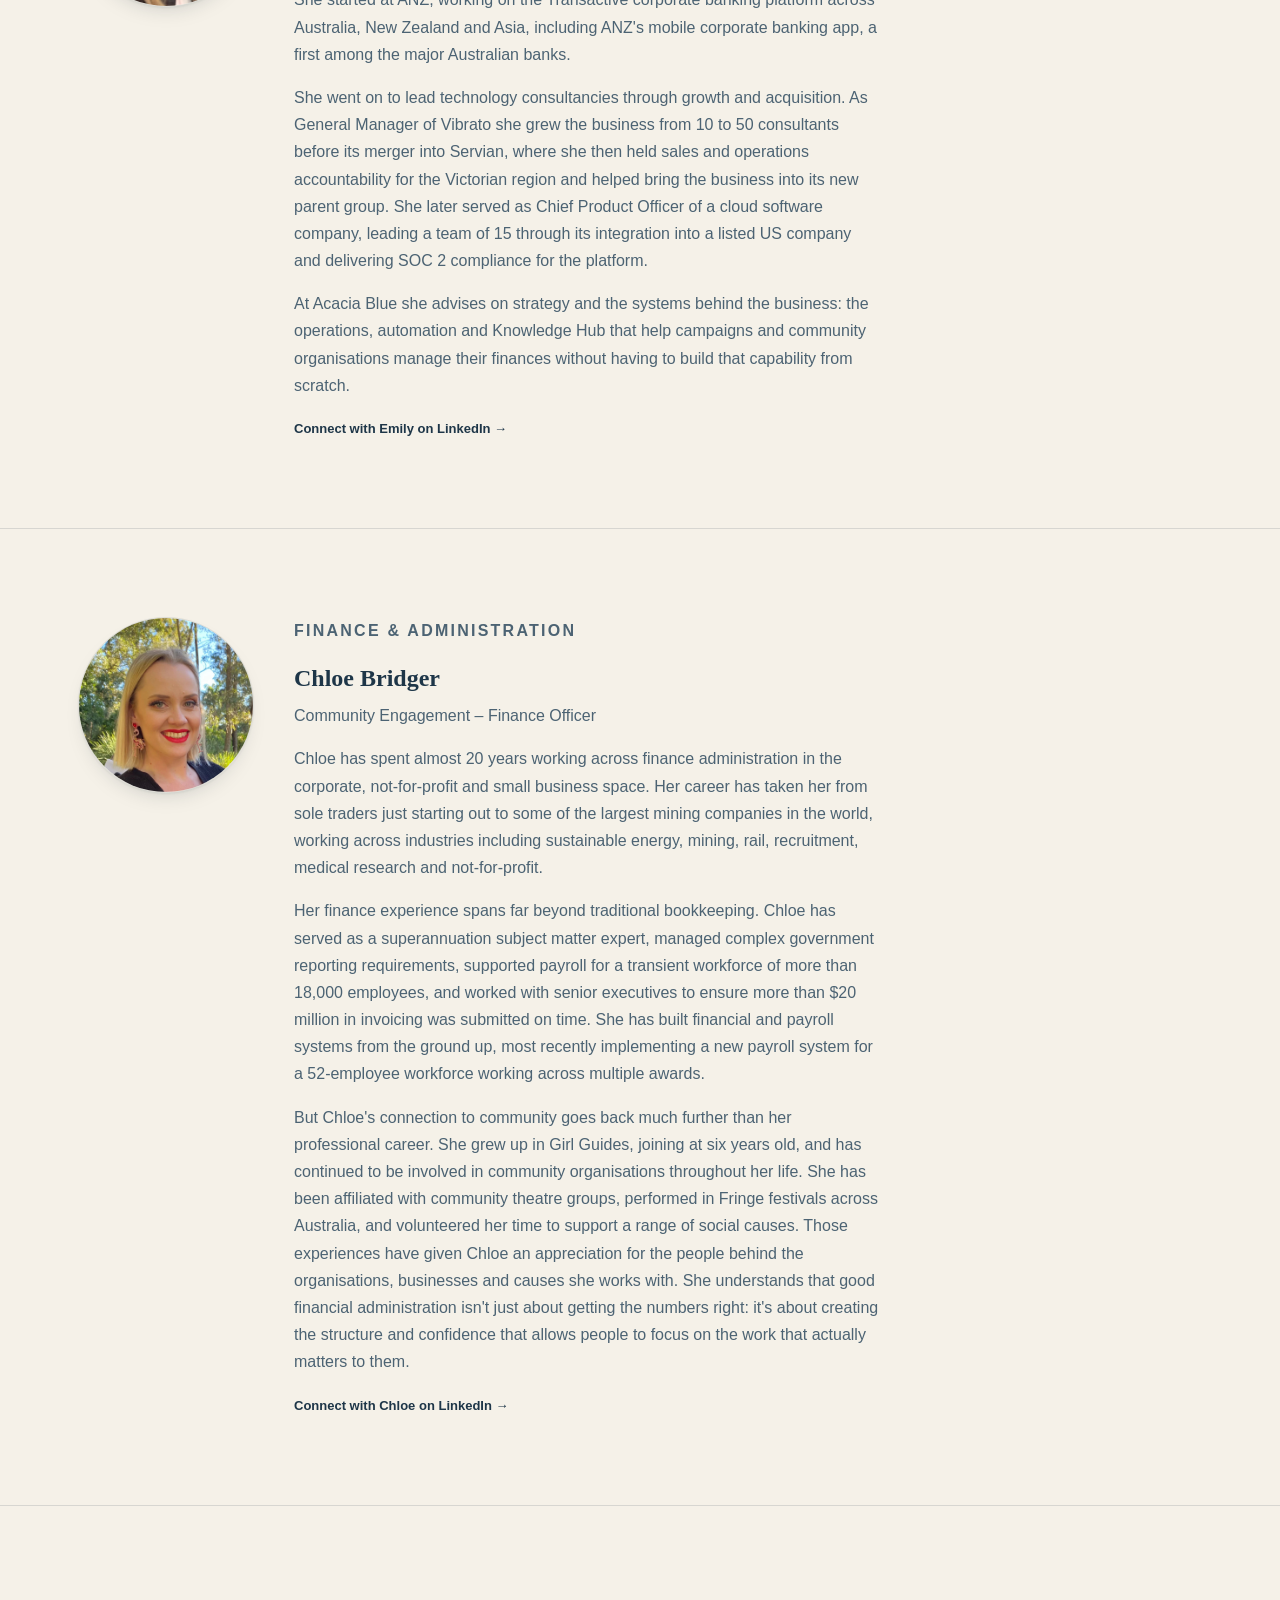
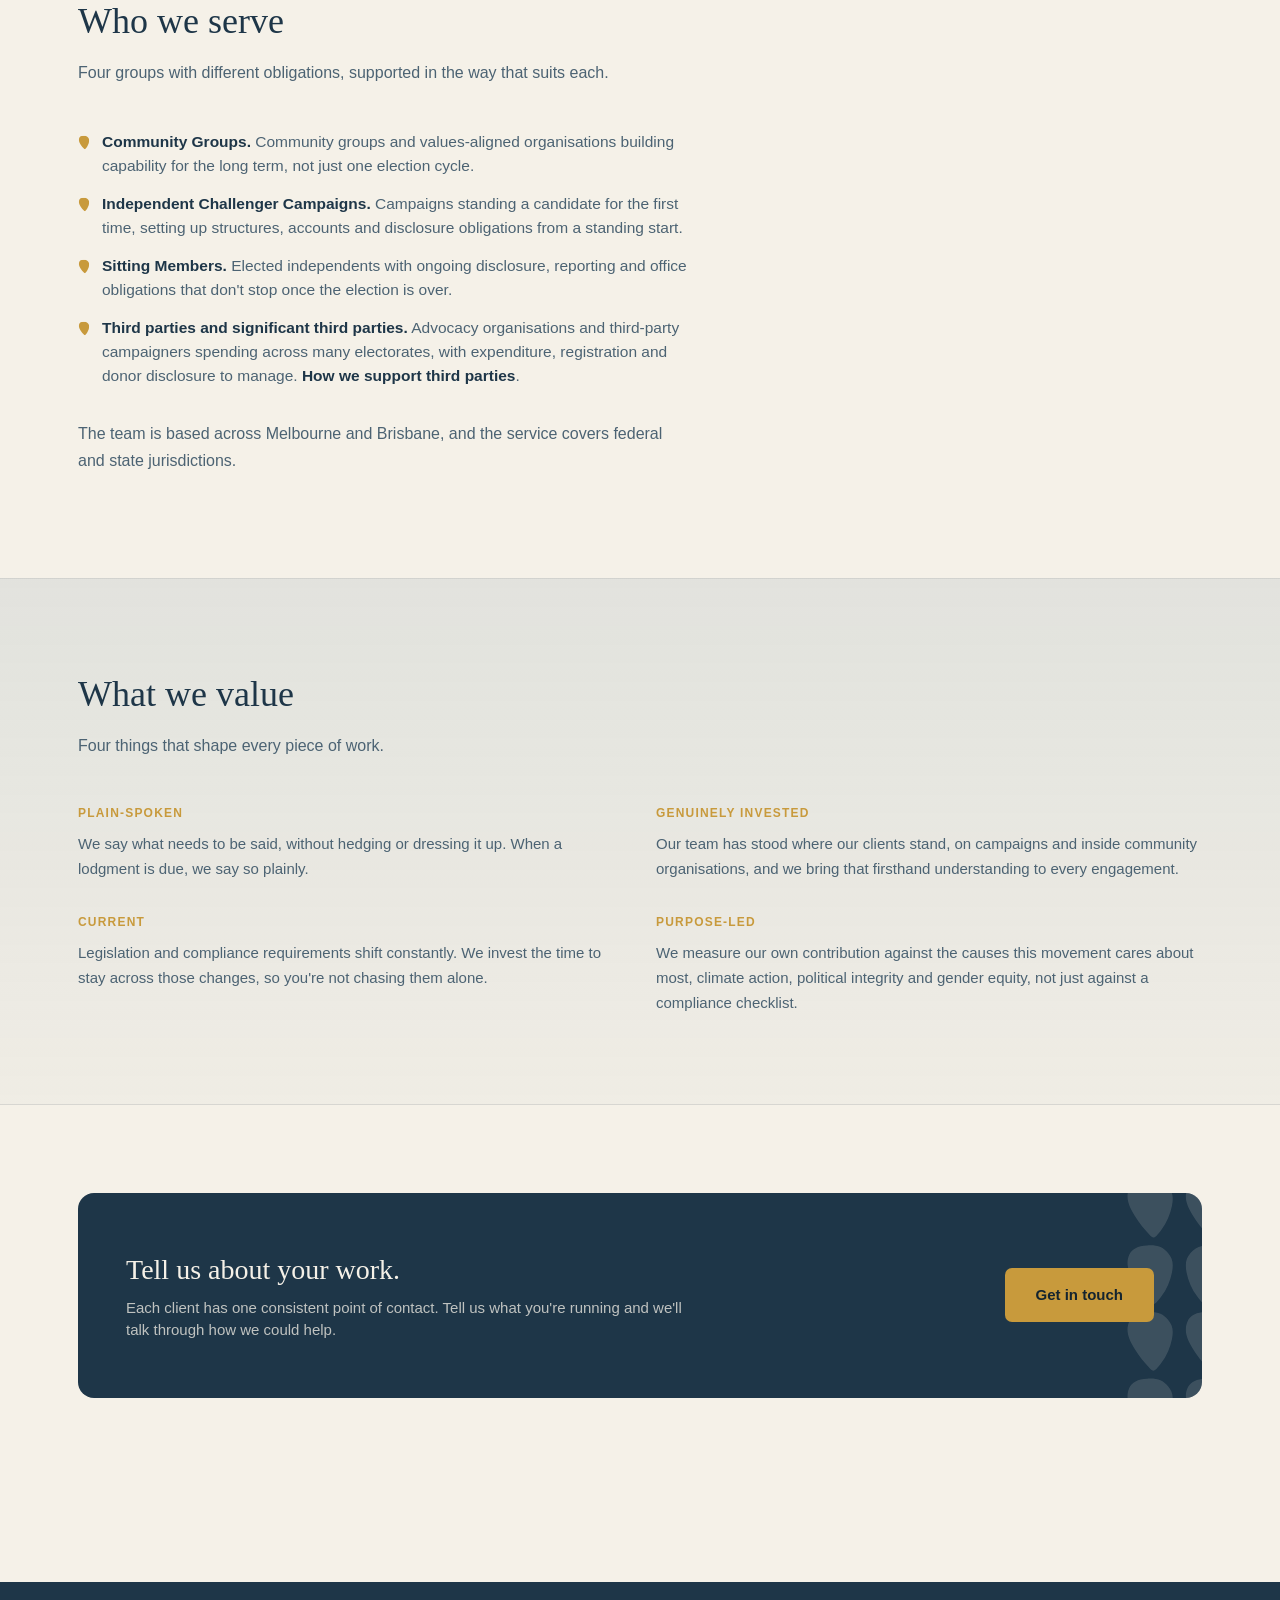
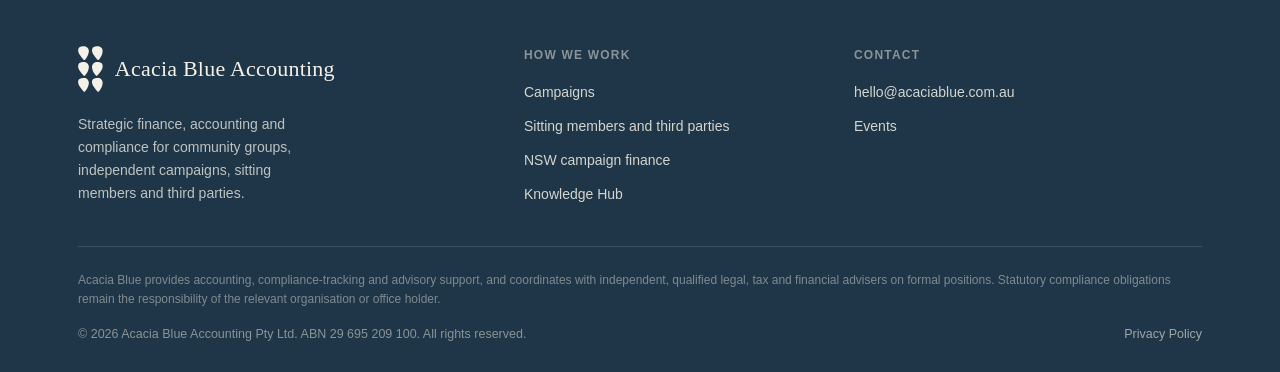
==== commit 00fc0233: "Drop footer Site column that repeated the header nav Knowledge Hub was listed twice. The footer now " ====
--- a/about.html
+++ b/about.html
@@ -214,20 +214,11 @@
         <p>Strategic finance, accounting and compliance for community groups, independent campaigns, sitting members and third parties.</p>
       </div>
       <div class="footer-col">
-        <h5>Site</h5>
-        <ul>
-          <li><a href="services.html">Services</a></li>
-          <li><a href="third-parties.html">Third parties</a></li>
-          <li><a href="knowledge-hub.html">Knowledge Hub</a></li>
-          <li><a href="about.html">About</a></li>
-          <li><a href="contact.html">Contact</a></li>
-        </ul>
-      </div>
-      <div class="footer-col">
         <h5>How we work</h5>
         <ul>
           <li><a href="services.html#campaigns">Campaigns</a></li>
           <li><a href="services.html#ongoing">Sitting members and third parties</a></li>
+          <li><a href="nsw-campaign-finance.html">NSW campaign finance</a></li>
           <li><a href="knowledge-hub.html">Knowledge Hub</a></li>
         </ul>
       </div>
--- a/assets/css/style.css
+++ b/assets/css/style.css
@@ -240,7 +240,7 @@
 
 /* ---------- footer ---------- */
 .site-footer { background: var(--navy); color: rgba(245,241,232,0.75); padding: 64px 0 28px; margin-top: 96px; }
-.footer-grid { display: grid; grid-template-columns: 1.4fr 1fr 1fr 1.2fr; gap: 40px; padding-bottom: 40px; border-bottom: 1px solid rgba(245,241,232,0.14); }
+.footer-grid { display: grid; grid-template-columns: 1.4fr 1fr 1.2fr; gap: 40px; padding-bottom: 40px; border-bottom: 1px solid rgba(245,241,232,0.14); }
 .footer-grid p { font-size: 14px; line-height: 1.65; margin: 14px 0 0; max-width: 32ch; }
 .footer-col h5 { font-size: 12px; letter-spacing: 0.1em; text-transform: uppercase; color: rgba(245,241,232,0.5); margin: 0 0 16px; }
 .footer-col ul { list-style: none; margin: 0; padding: 0; display: flex; flex-direction: column; gap: 10px; }
